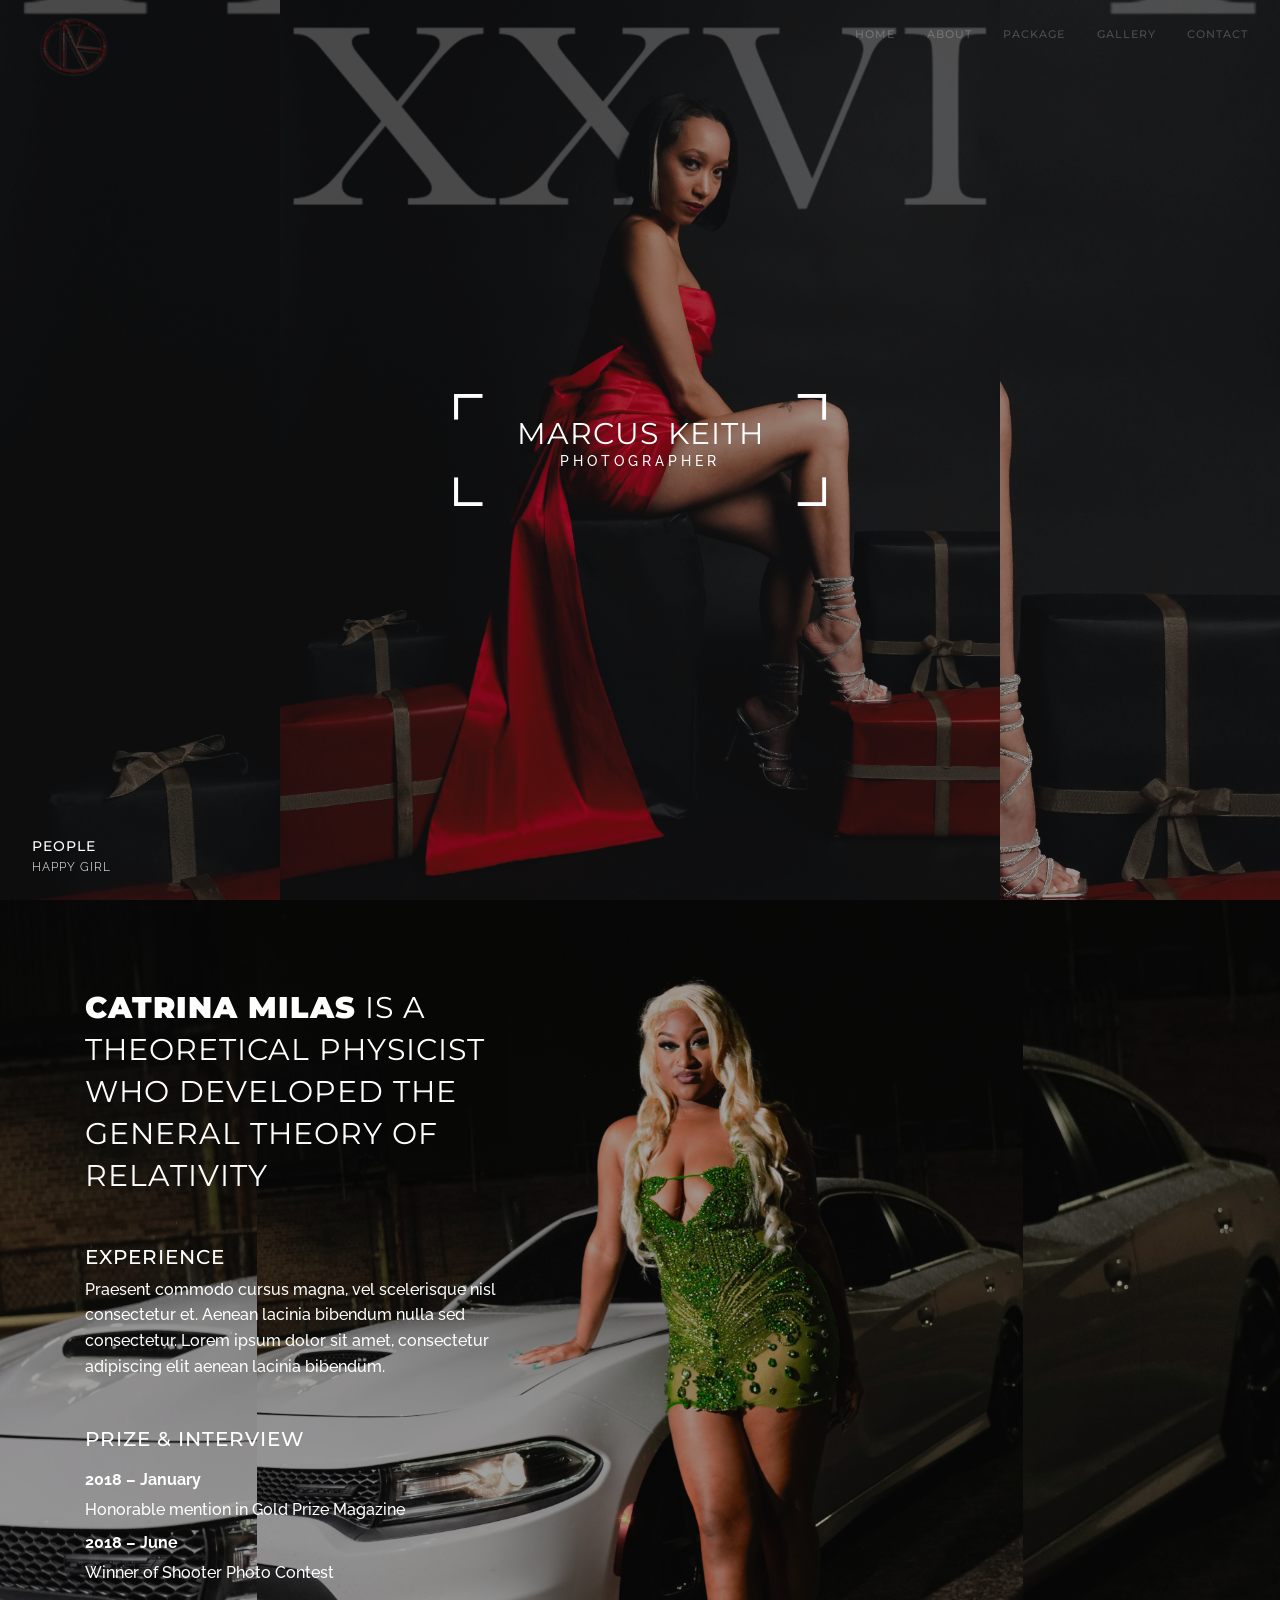
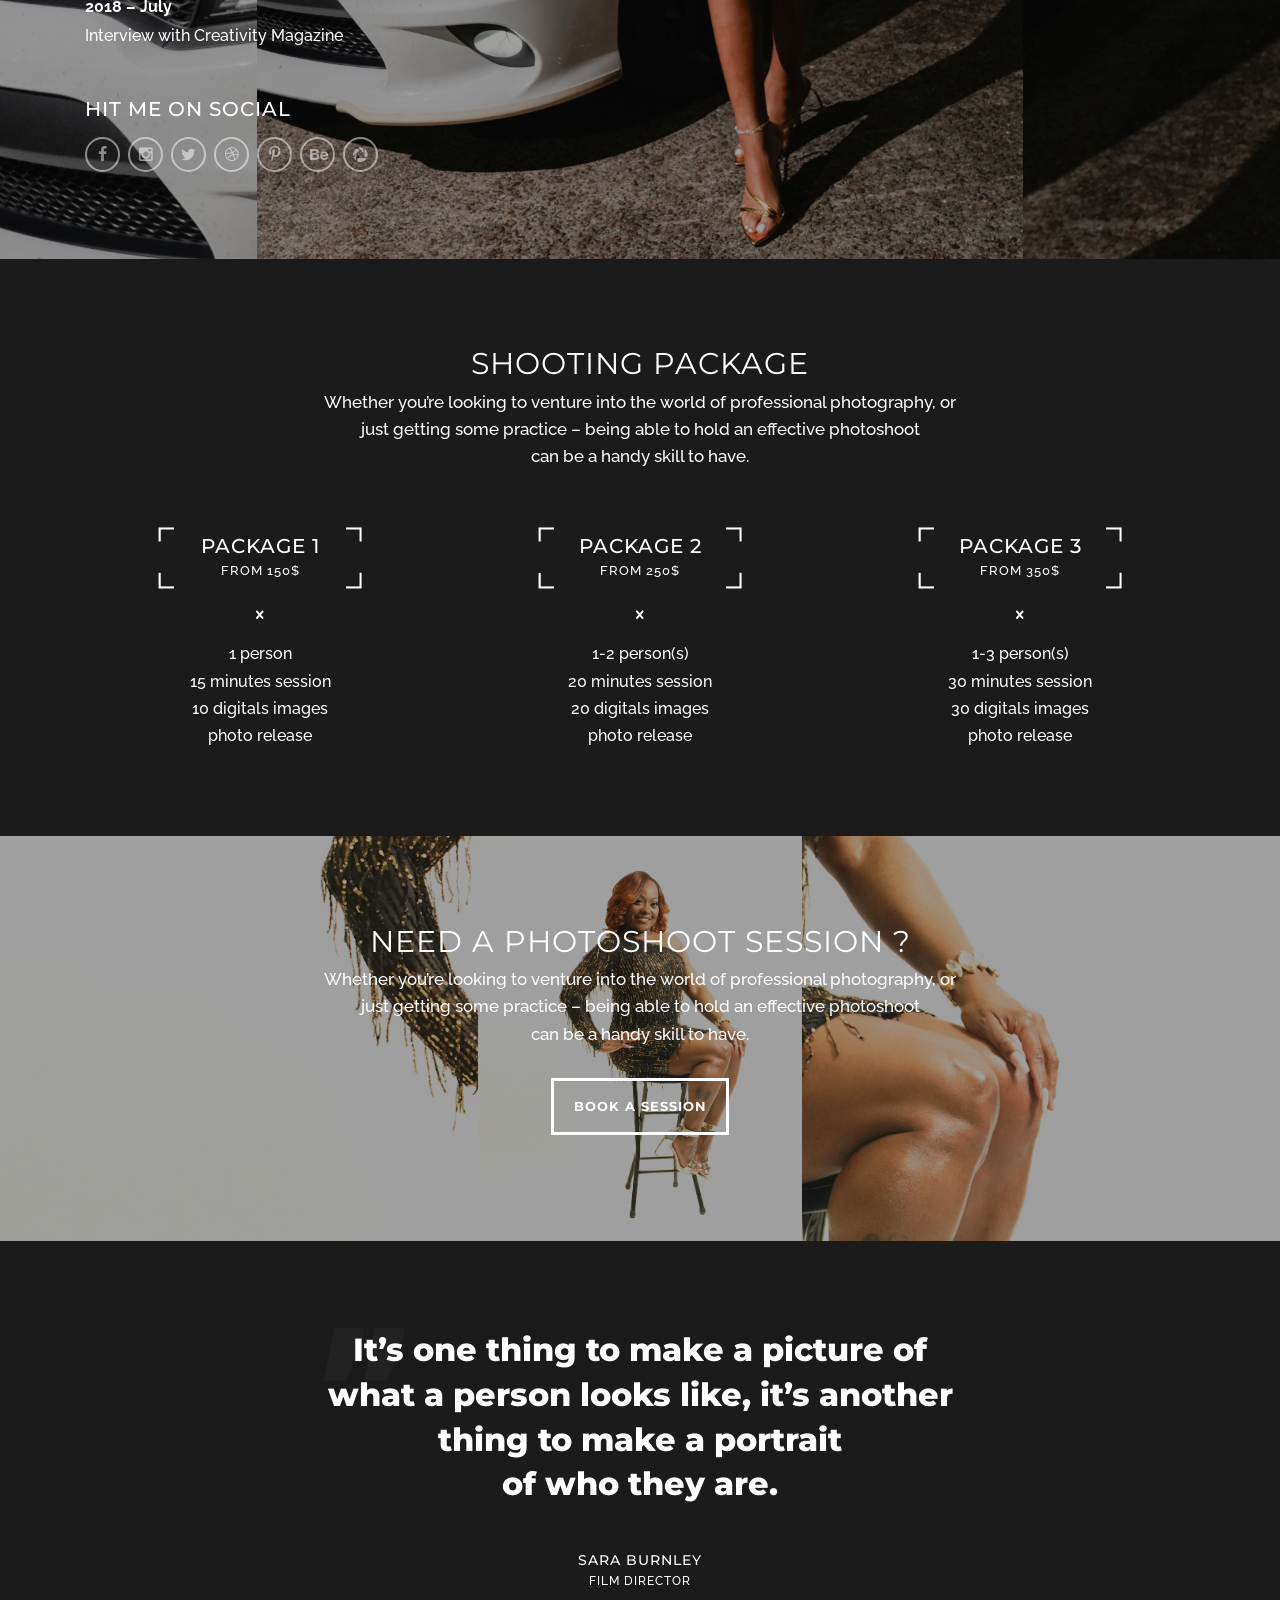
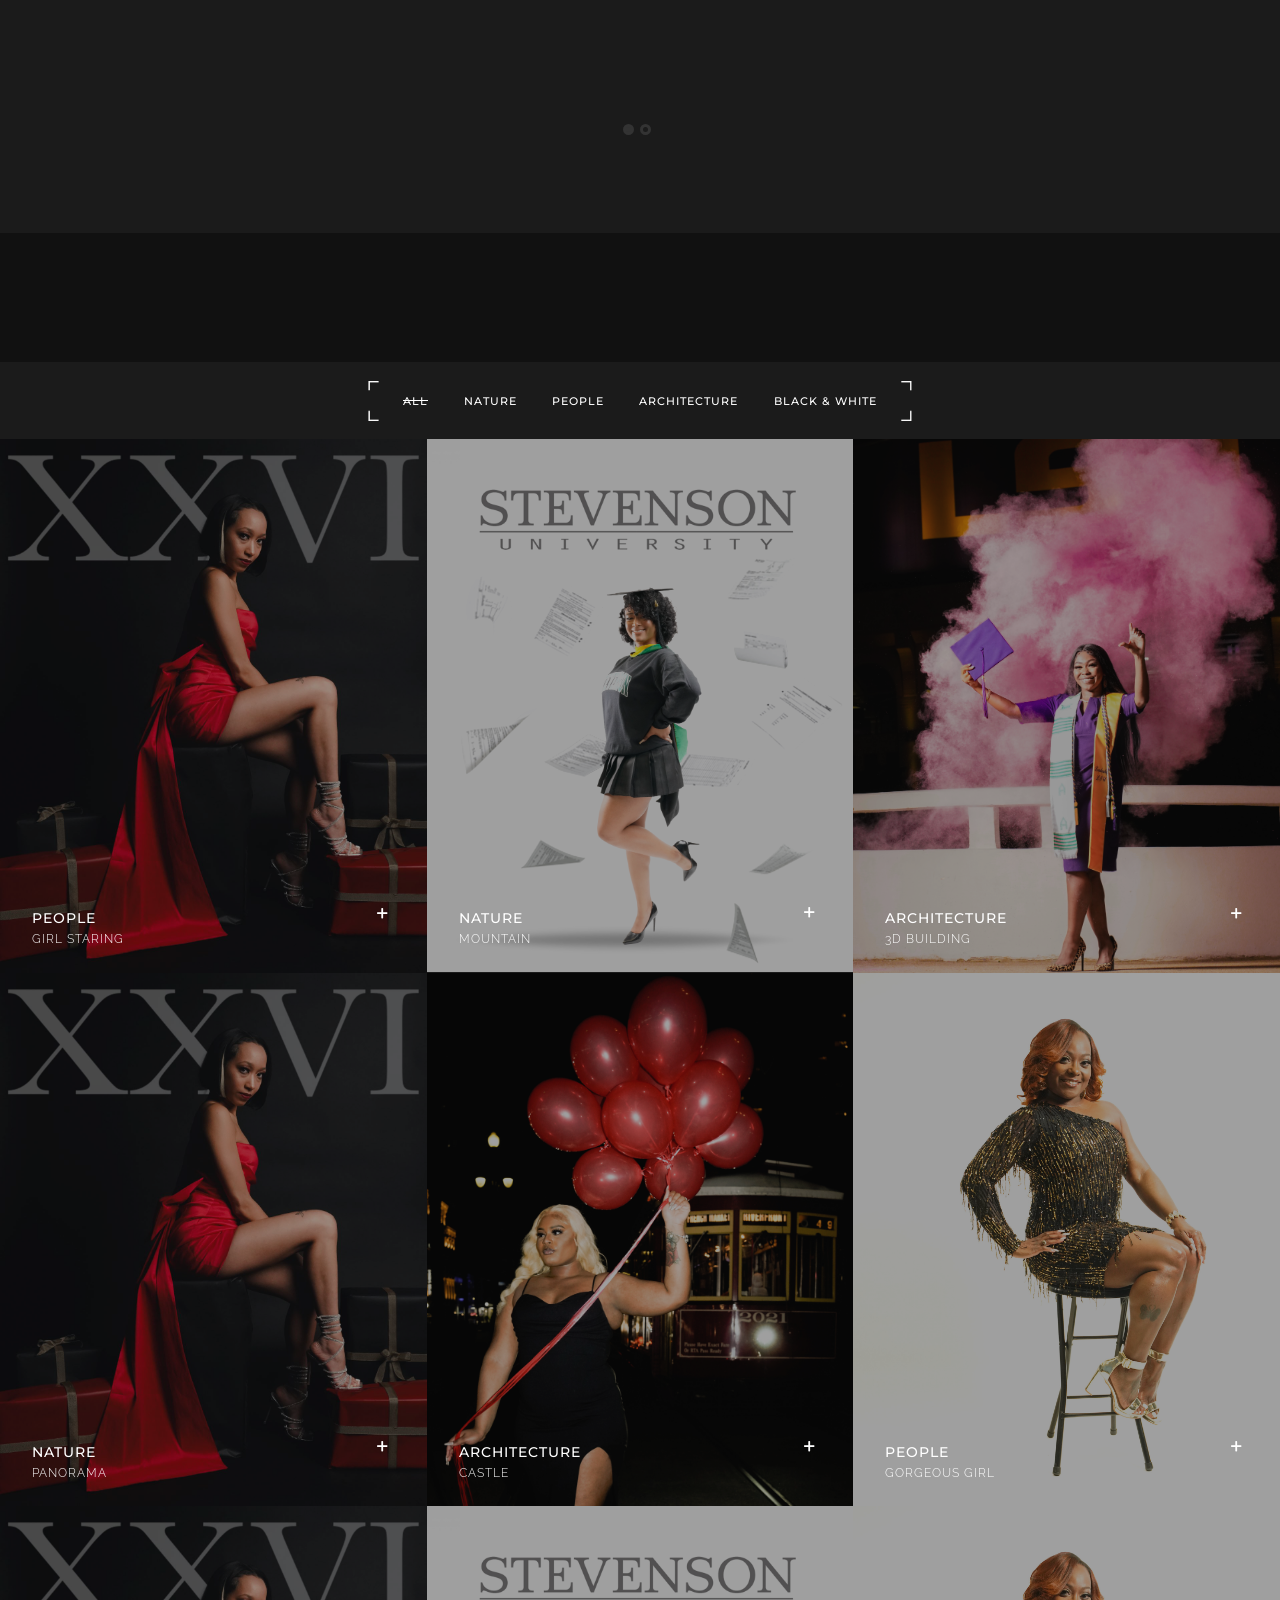
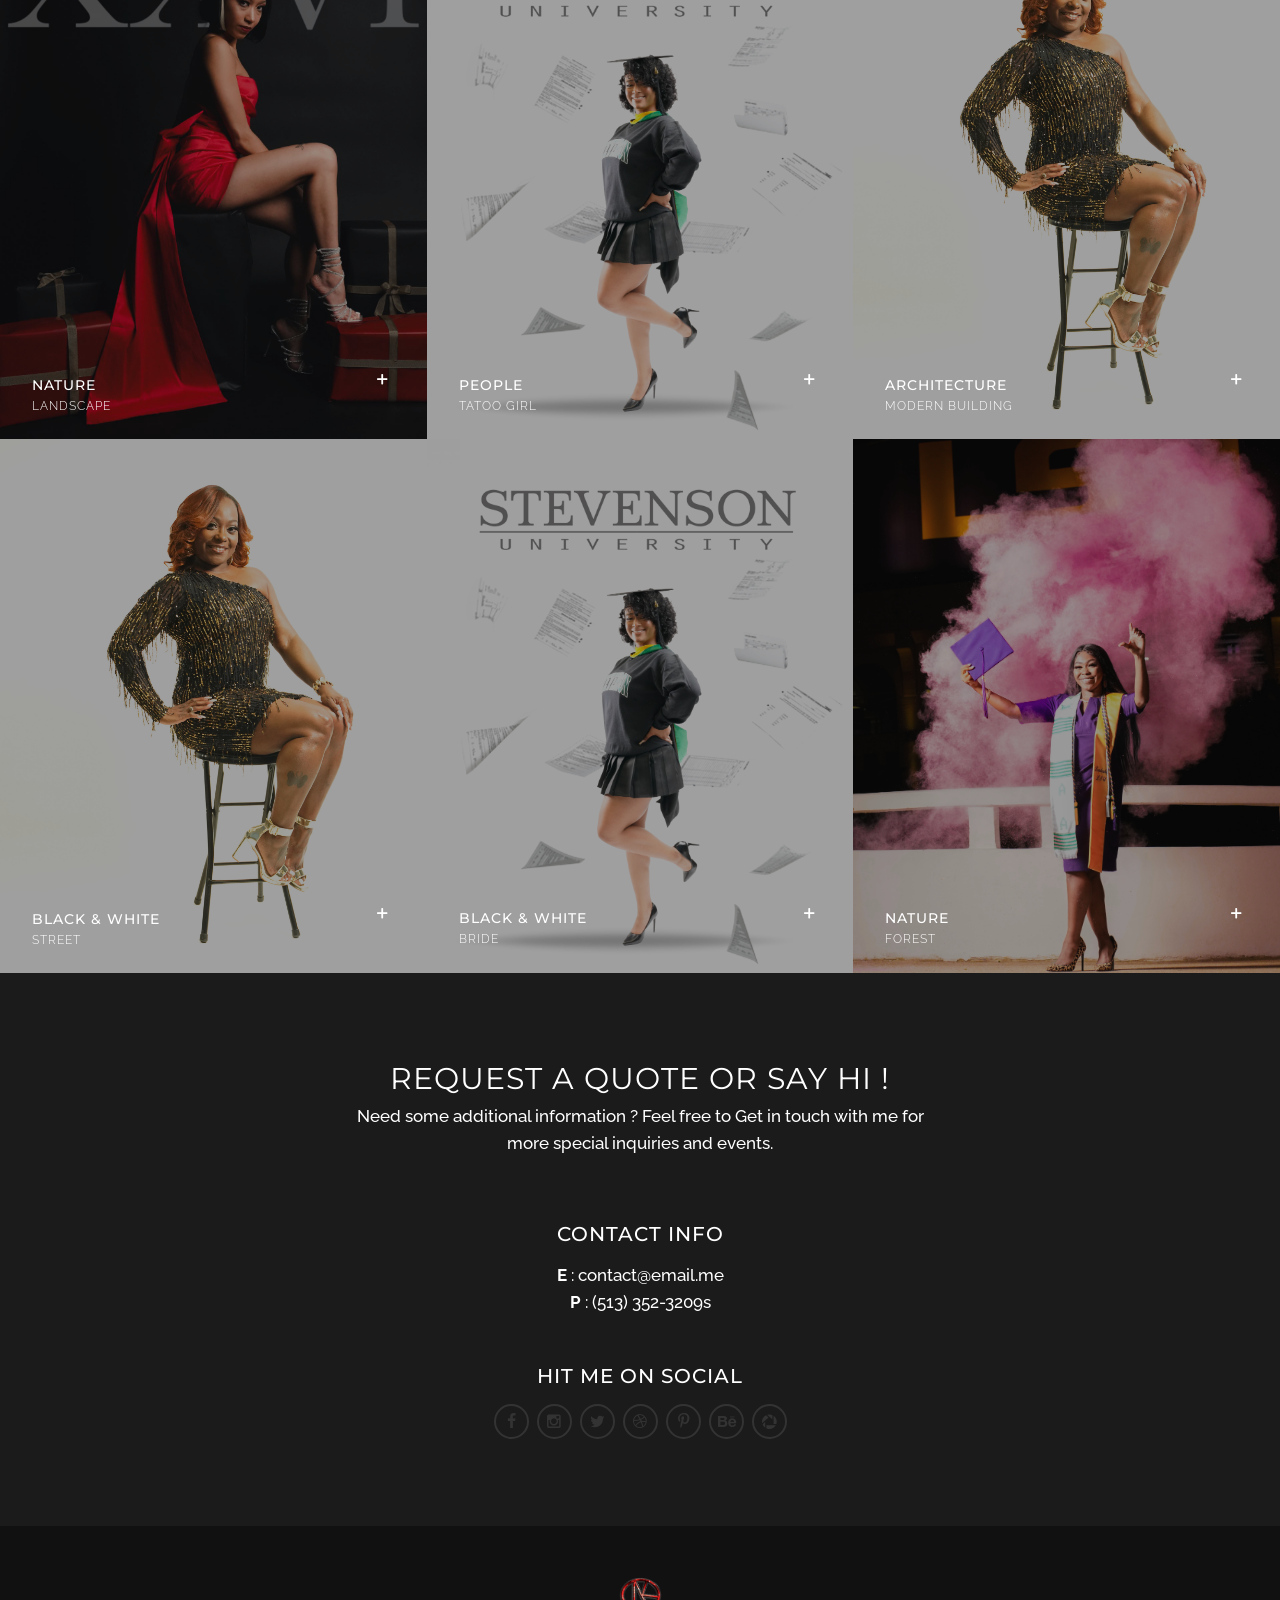
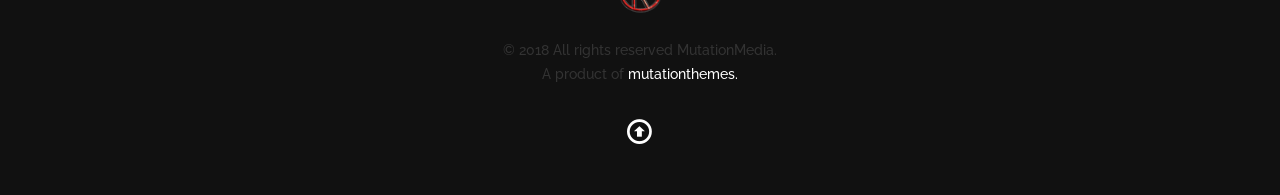
==== index.html @ 6c30bc2a "Initial commit for correct project" ====
<!DOCTYPE html>
<html lang="en">
   <head>
      <!-- Metas -->
      <meta charset="utf-8">
      <title>Sora - Minimal Photographer Template</title>
      <meta name="description" content="">
      <meta name="viewport" content="width=device-width, initial-scale=1.0">
      <!-- Css -->
      <link href="css/bootstrap.css" rel="stylesheet" type="text/css" media="all"/>
      <link href="css/base.css" rel="stylesheet" type="text/css" media="all"/>
      <link href="css/main.css" rel="stylesheet" type="text/css" media="all"/>
      <link href="css/flexslider.css" rel="stylesheet" type="text/css"  media="all" />
      <link href="css/fonts.css" rel="stylesheet" type="text/css"  media="all" />
      <link href="https://fonts.googleapis.com/css?family=Montserrat:400,500,600,700,800,900" rel="stylesheet">
      <link href="https://fonts.googleapis.com/css?family=Raleway:400,400i,500,700" rel="stylesheet">
   </head>
   <body>
      <!-- Preloader -->
      <div class="loader">
         <!-- Preloader inner -->
         <div class="loader-inner">
            <svg width="120" height="220" viewbox="0 0 100 100" class="loading-spinner" version="1.1" xmlns="http://www.w3.org/2000/svg">
               <circle class="spinner" cx="50" cy="50" r="21" fill="#111111" stroke-width="2"/>
            </svg>
         </div>
         <!-- End preloader inner -->
      </div>
      <!-- End preloader-->
      <!--Wrapper-->
      <div class="wrapper">
         <!--Hero section-->
         <section class="hero">
            <!--Main slider-->
            <div class="main-slider slider flexslider">
               <ul class="slides">
                  <li>
                     <div class="background-img overlay">
                        <img src="img/kaila.JPG" alt="">
                     </div>
                     <div class="block-cat">
                        <h6>people<span>happy girl</span></h6>
                     </div>
                  </li>
               </ul>
            </div>
            <!--End main slider-->
            <!--Header-->
            <header class="header default">
               <div class=" left-part">
                  <a class="logo scroll" href="#hero">
                  <img class="mb-0 spinning-logo" src="img/mk-logo.jpg" alt="">
                  </a>
               </div>
               <div class="right-part">
                  <nav class="main-nav">
                     <div class="toggle-mobile-but">
                        <a href="#" class="mobile-but" >
                           <div class="lines"></div>
                        </a>
                     </div>
                     <ul>
                        <li><a class="scroll" href="index.html">Home</a></li>
                        <li><a class="scroll" href="#about">About</a></li>
                        <li><a class="scroll" href="#package">Package</a></li>
                        <li><a class="scroll" href="#gallery">Gallery</a></li>
                        <li><a class="scroll" href="#contact">Contact</a></li>
                     </ul>
                  </nav>
               </div>
            </header>
            <!--End header-->
            <!--Inner hero-->
            <div class="inner-hero">
               <!--Container-->
               <div class="container hero-content">
                  <!--Row-->
                  <div class="row">
                     <div class="col-sm-12 text-center">
                        <div class="height-hero">
                           <img class="text-frame hero " src="img/frame.png" alt="">
                           <h1 class="large text-white mb-0">Marcus Keith</h1>
                           <h6 class="mb-0 text-white h6 uppercase">Photographer</h6>
                        </div>
                     </div>
                  </div>
                  <!--End row-->
               </div>
               <!--End container-->
            </div>
            <!--End inner hero-->
         </section>
         <!--End hero section-->
         <!--About section-->
         <section id="about" class=" about main overlay" >
            <div class="background-img ">
               <img src="img/gallery/prom.JPG" alt="">
            </div>
            <!--Container-->
            <div class="container">
               <!--Row-->
               <div class="row">
                  <div class="col-md-5  ">
                     <div class="block-content front-p">
                        <p class="block-intro h1  text-white mb-5"><strong>catrina milas</strong> is a theoretical physicist<br> who developed the general theory of relativity</p>
                        <div class="block-info mb-5">
                           <h5 class="mb-2">Experience</h5>
                           <p class="mb-0">Praesent commodo cursus magna, vel scelerisque nisl consectetur et. Aenean lacinia bibendum nulla sed consectetur. Lorem ipsum dolor sit amet, consectetur adipiscing elit aenean lacinia bibendum. </p>
                        </div>
                        <div class="block-info mb-5">
                           <h5 class="mb-3">Prize &amp; Interview</h5>
                           <p class="mb-0">
                              <span class="bold mb-1 d-block" style="display: block;">2018 – January</span>
                              <span class="mb-2 d-block" style="display: block;">Honorable mention in Gold Prize Magazine</span>
                              <span class="bold mb-1 d-block" style="display: block;">2018 – June</span>
                              <span class="mb-2 d-block" style="display: block;">Winner of Shooter Photo Contest</span>
                              <span class="bold mb-1 d-block" style="display: block;">2018 – July</span>
                              <span class="d-block">Interview with Creativity Magazine</span>
                           </p>
                        </div>
                        <div class="block-info">
                           <h5 class="mb-3">Hit me on social</h5>
                           <ul class="block-social list-inline">
                              <li class="list-inline-item">
                                 <a href="#"> <i class="icon-facebook"></i> </a>
                              </li>
                              <li class="list-inline-item">
                                 <a href="#"><i class="icon-instagram"></i> </a>
                              </li>
                              <li class="list-inline-item">
                                 <a href="#"><i class="icon-twitter"></i> </a>
                              </li>
                              <li class="list-inline-item">
                                 <a href="#"><i class="icon-dribbble"></i> </a>
                              </li>
                              <li class="list-inline-item">
                                 <a href="#"><i class="icon-pinterest"></i> </a>
                              </li>
                              <li class="list-inline-item">
                                 <a href="#"><i class="icon-behance"></i> </a>
                              </li>
                              <li class="list-inline-item">
                                 <a href="#"><i class="icon-picasa"></i> </a>
                              </li>
                           </ul>
                        </div>
                     </div>
                  </div>
               </div>
               <!--End row-->
            </div>
            <!--End container-->
         </section>
         <!--End about section-->
         <!--Package section-->
         <section id="package" class="package main">
            <!--Container-->
            <div class="container">
               <!--Row-->
               <div class="row justify-content-center">
                  <div class="col-12 col-md-10 col-lg-7">
                     <div class="block-content gap-one-bottom-md text-center ">
                        <h1>Shooting package</h1>
                        <p class="lead mb-0">Whether you’re looking to venture into the world of professional photography, or just getting some practice – being able to hold an effective photoshoot<br> can be a handy skill to have.</p>
                     </div>
                  </div>
               </div>
               <!--End row-->
            </div>
            <!--End container-->
            <!--Container-->
            <div class="container">
               <!--Row-->
               <div class="row justify-content-center">
                  <div class="col-12 col-lg-4">
                     <div class="block-package text-center">
                        <div class="package-header">
                           <img class="mb-0 text-frame package " src="img/frame.png" alt="">
                           <h5>Package 1<span>from 150$</span></h5>
                        </div>
                        <div class="package-body mt-4">
                           <i class="icon-cancel-1"></i>
                           <ul class="mt-3">
                              <li>1 person</li>
                              <li>15 minutes session</li>
                              <li>10 digitals images</li>
                              <li>photo release</li>
                           </ul>
                        </div>
                     </div>
                  </div>
                  <div class="col-12 col-lg-4">
                     <div class="block-package text-center">
                        <div class="package-header">
                           <img class="mb-0 text-frame package " src="img/frame.png" alt="">
                           <h5>Package 2<span>from 250$</span></h5>
                        </div>
                        <div class="package-body mt-4">
                           <i class="icon-cancel-1"></i>
                           <ul class="mt-3">
                              <li>1-2 person(s)</li>
                              <li>20 minutes session</li>
                              <li>20 digitals images</li>
                              <li>photo release</li>
                           </ul>
                        </div>
                     </div>
                  </div>
                  <div class="col-12 col-lg-4">
                     <div class="block-package text-center">
                        <div class="package-header">
                           <img class="mb-0 text-frame package " src="img/frame.png" alt="">
                           <h5>Package 3<span>from 350$</span></h5>
                        </div>
                        <div class="package-body mt-4">
                           <i class="icon-cancel-1"></i>
                           <ul class="mt-3">
                              <li>1-3 person(s)</li>
                              <li>30 minutes session</li>
                              <li>30 digitals images</li>
                              <li>photo release</li>
                           </ul>
                        </div>
                     </div>
                  </div>
               </div>
               <!--End row-->
            </div>
            <!--End container-->
         </section>
         <!--End package section-->
         <!--Divider-->
         <section class="main overlay" >
            <div class="background-img ">
               <img src="img/gallery/dancer.JPG" alt="">
            </div>
            <!--Container-->
            <div class="container">
               <!--Row-->
               <div class="row justify-content-center">
                  <div class="col-12 col-md-10 col-lg-7">
                     <div class="block-content  text-center front-p ">
                        <h1> need a photoshoot session ?</h1>
                        <p class="lead">Whether you’re looking to venture into the world of professional photography, or just getting some practice – being able to hold an effective photoshoot<br> can be a handy skill to have.</p>
                        <a href="#contact" class="scroll btn">Book a session</a>
                     </div>g
                  </div>
               </div>
               <!--End row-->
            </div>
            <!--End container-->
         </section>
         <!--End divider-->
         <!--Quote section-->
         <section class="quote main">
            <!--Container-->
            <div class="container">
               <!--Row-->
               <div class="row justify-content-center">
                  <div class="col-12 col-md-10 col-lg-7">
                     <div class="block-content text-center ">
                        <div class="review-slider flexslider">
                           <ul class="slides">
                              <li>
                                 <blockquote class="blockquote">
                                    <img class="mb-0 quote" src="img/quote.png" alt="">
                                    <p class="mb-4">It’s one thing to make a picture of what a person looks like, it’s another thing to make a portrait <br>of who they are.</p>
                                    <div class="quote-info">
                                       <img src="img/4.png" alt="">
                                       <h6>Sara Burnley<span>film director</span></h6>
                                    </div>
                                 </blockquote>
                              </li>
                              <li>
                                 <blockquote class="blockquote">
                                    <img class="mb-0 quote" src="img/quote.png" alt="">
                                    <p class="mb-4">
                                       It’s one thing to make a picture of what a person looks like, it’s another thing to make a portrait <br>of who they are.
                                    </p>
                                    <div class="quote-info">
                                       <img src="img/gallery/Kaila.JPG" alt="">
                                       <h6>Ahmed Moreno<span>Model</span></h6>
                                    </div>
                                 </blockquote>
                              </li>
                           </ul>
                        </div>
                     </div>
                  </div>
               </div>
               <!--End row-->
            </div>
            <!--End container-->
         </section>
         <!--End quote section-->
         <!--Clients section-->
         <section class="bg-secondary gap-double-md">
            <!-- As a general rule, include a heading (h1-h6) as a child of each section and article element for screen readers purposes-->
            <h1 class="uppercase indent">Clients logo</h1>
            <!--Container-->
            <div class="container">
               <!--Row-->
               <div class="row justify-content-center">
                  <div class="col-12 col-lg-2 ">
                     <div class="block-logo">
                        <img src="img/logo/1.png" alt="">
                     </div>
                  </div>
                  <div class="col-12 col-lg-2 ">
                     <div class="block-logo">
                        <img src="img/logo/2.png" alt="">
                     </div>
                  </div>
                  <div class="col-12 col-lg-2 ">
                     <div class="block-logo">
                        <img src="img/logo/3.png" alt="">
                     </div>
                  </div>
                  <div class="col-12 col-lg-2 ">
                     <div class="block-logo">
                        <img src="img/logo/4.png" alt="">
                     </div>
                  </div>
                  <div class="col-12 col-lg-2 ">
                     <div class="block-logo">
                        <img src="img/logo/5.png" alt="">
                     </div>
                  </div>
               </div>
               <!--End row-->
            </div>
            <!--End container-->
         </section>
         <!--End clients section-->
         <!--Gallery section-->
         <section id="gallery" class="gallery">
            <div class="block-content filter">
               <div class="height-filter">
                  <img class="mb-0 menu-filter-frame " src="img/menu-filter-frame.png" alt="">
                  <div class="block-filter">
                     <ul class="list-inline">
                        <li class="list-inline-item"><a class="active" href="#" data-filter="all">all</a></li>
                        <li class="list-inline-item"><a href="#" data-filter="nature" class="">Nature</a></li>
                        <li class="list-inline-item"><a href="#" data-filter="people" class="">People</a></li>
                        <li class="list-inline-item"><a href="#" data-filter="architecture" class="">Architecture</a></li>
                        <li class="list-inline-item"><a href="#" data-filter="black-white">Black &amp; white</a></li>
                     </ul>
                  </div>
               </div>
            </div>
            <div class="block-content">
               <div class="col-lg-4">
                  <div class="block-gallery people">
                     <img src="img/gallery/Kaila.JPG" alt="">
                     <div class="block-cat">
                        <a href="album.html">
                           <h6>People<span>girl staring</span></h6>
                           <i class="icon-plus-1"></i>
                        </a>
                     </div>
                  </div>
               </div>
               <div class="col-lg-4">
                  <div class="block-gallery nature">
                     <img src="img/gallery/grad1.JPG" alt="">
                     <div class="block-cat">
                        <a href="album.html">
                           <h6>Nature<span>mountain</span></h6>
                           <i class="icon-plus-1"></i>
                        </a>
                     </div>
                  </div>
               </div>
               <div class="col-lg-4">
                  <div class="block-gallery architecture">
                     <img src="img/gallery/grad2.JPG" alt="">
                     <div class="block-cat">
                        <a href="album.html">
                           <h6>Architecture<span>3d building</span></h6>
                           <i class="icon-plus-1"></i>
                        </a>
                     </div>
                  </div>
               </div>
               <div class="col-lg-4">
                  <div class="block-gallery nature">
                     <img src="img/gallery/Kaila.JPG" alt="">
                     <div class="block-cat">
                        <a href="album.html">
                           <h6>Nature<span>panorama</span></h6>
                           <i class="icon-plus-1"></i>
                        </a>
                     </div>
                  </div>
               </div>
               <div class="col-lg-4">
                  <div class="block-gallery architecture">
                     <img src="img/gallery/birthday.JPG" alt="">
                     <div class="block-cat">
                        <a href="album.html">
                           <h6>Architecture<span>castle</span></h6>
                           <i class="icon-plus-1"></i>
                        </a>
                     </div>
                  </div>
               </div>
               <div class="col-lg-4">
                  <div class="block-gallery people">
                     <img src="img/gallery/dancer.JPG" alt="">
                     <div class="block-cat">
                        <a href="album.html">
                           <h6>People<span>gorgeous girl</span></h6>
                           <i class="icon-plus-1"></i>
                        </a>
                     </div>
                  </div>
               </div>
               <div class="col-lg-4">
                  <div class="block-gallery nature">
                     <img src="img/gallery/Kaila.JPG" alt="">
                     <div class="block-cat">
                        <a href="album.html">
                           <h6>Nature<span>landscape</span></h6>
                           <i class="icon-plus-1"></i>
                        </a>
                     </div>
                  </div>
               </div>
               <div class="col-lg-4">
                  <div class="block-gallery people">
                     <img src="img/gallery/grad1.JPG" alt="">
                     <div class="block-cat">
                        <a href="album.html">
                           <h6>People<span>tatoo girl</span></h6>
                           <i class="icon-plus-1"></i>
                        </a>
                     </div>
                  </div>
               </div>
               <div class="col-lg-4">
                  <div class="block-gallery architecture">
                     <img src="img/gallery/dancer.JPG" alt="">
                     <div class="block-cat">
                        <a href="album.html">
                           <h6>Architecture<span>modern building</span></h6>
                           <i class="icon-plus-1"></i>
                        </a>
                     </div>
                  </div>
               </div>
               <div class="col-lg-4">
                  <div class="block-gallery black-white">
                     <img src="img/gallery/dancer.JPG" alt="">
                     <div class="block-cat">
                        <a href="album.html">
                           <h6>Black &amp; White<span>street</span></h6>
                           <i class="icon-plus-1"></i>
                        </a>
                     </div>
                  </div>
               </div>
               <div class="col-lg-4">
                  <div class="block-gallery black-white">
                     <img src="img/gallery/grad1.JPG" alt="">
                     <div class="block-cat">
                        <a href="album.html">
                           <h6>Black &amp; White<span>Bride</span></h6>
                           <i class="icon-plus-1"></i>
                        </a>
                     </div>
                  </div>
               </div>
               <div class="col-lg-4">
                  <div class="block-gallery nature">
                     <img src="img/gallery/grad2.JPG" alt="">
                     <div class="block-cat">
                        <a href="album.html">
                           <h6>Nature<span>forest</span></h6>
                           <i class="icon-plus-1"></i>
                        </a>
                     </div>
                  </div>
               </div>
            </div>
         </section>
         <!--End gallery section-->
         <section id="contact" class="contact main">
            <!--Container-->
            <div class="container">
               <!--Row-->
               <div class="row justify-content-center">
                  <div class="col-12 col-md-10 col-lg-7">
                     <div class="block-content  text-center gap-one-bottom-md front-p ">
                        <h1> Request a Quote or Say Hi !</h1>
                        <p class="lead mb-0">Need some additional information ? Feel free to Get in touch with me for <br>more special inquiries and events.  </p>
                     </div>
                  </div>
               </div>
               <!--End row-->
            </div>
            <!--End container-->
            <!--Container-->
            <div class="container">
               <!--Row-->
               <div class="row justify-content-center">
                  <div class="col-12 col-md-10 col-lg-7">
                     <div class="block-content text-center">
                        <div class="block-info mb-5">
                           <h5 class="mb-3">contact info</h5>
                           <p class="lead mb-0"><span class="bold">E</span> : contact@email.me<br>
                              <span class="bold">P</span> : (513) 352-3209s<br>
                           </p>
                        </div>
                        <div class="block-info">
                           <h5 class="mb-3">Hit me on social</h5>
                           <ul class="block-social dark list-inline">
                              <li class="list-inline-item">
                                 <a href="#"> <i class="icon-facebook"></i> </a>
                              </li>
                              <li class="list-inline-item">
                                 <a href="#"><i class="icon-instagram"></i> </a>
                              </li>
                              <li class="list-inline-item">
                                 <a href="#"><i class="icon-twitter"></i> </a>
                              </li>
                              <li class="list-inline-item">
                                 <a href="#"><i class="icon-dribbble"></i> </a>
                              </li>
                              <li class="list-inline-item">
                                 <a href="#"><i class="icon-pinterest"></i> </a>
                              </li>
                              <li class="list-inline-item">
                                 <a href="#"><i class="icon-behance"></i> </a>
                              </li>
                              <li class="list-inline-item">
                                 <a href="#"><i class="icon-picasa"></i> </a>
                              </li>
                           </ul>
                        </div>
                     </div>
                  </div>
               </div>
               <!--End row-->
            </div>
            <!--End container-->
         </section>
         <!--End contact section-->
         <!--Instgaram section-->
         <section class="instagram">
            <!-- As a general rule, include a heading (h1-h6) as a child of each section and article element for screen readers purposes-->
            <h1 class="uppercase indent">Instagram feed</h1>
            <div class="block-content front-p text-center">
               <div class="height-insta ">
                  <img class="mb-0 insta-btn-frame  " src="img/insta-btn-frame.png" alt="">
                  <div class="block-content">
                     <a href="https://www.instagram.com/photobenfeed/" target="_blank"><i class="icon-instagram"></i>photobenphotography</a>
                  </div>
               </div>
            </div>
            <div id="block-stream" class="ri-grid ri-grid-size-2 ">
               <ul id="instafeed" class="insta-Feed"></ul>
            </div>
         </section>
         <!--End instgaram section-->
         <footer class="footer gap-double-sm bg-secondary">
            <!--Container-->
            <div class="container">
               <!--Row-->
               <div class="row justify-content-center">
                  <div class="col-12 col-md-10 col-lg-4">
                     <div class="block-content text-center">
                        <div class="logo">
                           <img class="" src="img/mk-logo.jpg" alt="">
                        </div>
                        <p class="text-small" >&copy; 2018 All rights reserved MutationMedia. <br> A product of <span>mutationthemes.</span></p>
                        <a class="top scroll" href="#header"><i class="icon-up-circled-1"></i></a>
                     </div>
                  </div>
               </div>
               <!--End row-->
            </div>
            <!--End container-->
         </footer>
      </div>
      <!-- End wrapper-->
      <!--Javascript--> 
      <script src="js/jquery-1.12.4.min.js"></script>
      <script src="js/jquery.flexslider-min.js"></script>
      <script src="js/smooth-scroll.js"></script>
      <script src="js/modernizr.js"></script>
      <script src="js/instafeed.min.js"></script>
      <script src="js/jquery.gridrotator.js"></script>
      <script src="js/script.js"></script>
      <!-- Google analytics -->
      <!-- End google analytics -->
   </body>
</html>
---- css/base.css ----
/* Table of Content
==================================================
    1.Reset & Basics
    2.Basic Styles
    3.Typography and Common style
    4.Links


/* Reset & Basics (Inspired by E. Meyers) */

*,
*:before,
*:after {
    -moz-box-sizing: border-box;
    -webkit-box-sizing: border-box;
    -ms-box-sizing: border-box;
    -o-box-sizing: border-box;
}
* {
    margin: 0;
    padding: 0;
}
html,
body,
div,
span,
applet,
object,
iframe,
h1,
h2,
h3,
h4,
h5,
h6,
p,
blockquote,
pre,
a,
abbr,
acronym,
address,
big,
cite,
code,
dfn,
em,
img,
ins,
kbd,
q,
s,
samp,
small,
strike,
strong,
sub,
sup,
tt,
var,
b,
u,
i,
center,
dl,
dt,
dd,
ol,
ul,
li,
fieldset,
form,
label,
legend,
table,
caption,
tbody,
tfoot,
thead,
tr,
th,
td,
article,
aside,
canvas,
details,
embed,
figure,
figcaption,
footer,
header,
hgroup,
menu,
nav,
output,
ruby,
section,
summary,
time,
mark,
audio,
video {
    margin: 0;
    padding: 0;
    border: 0;
    font-size: 100%;
    font: inherit;
    vertical-align: baseline;
    text-decoration: none;
}
article,
aside,
details,
figcaption,
figure,
footer,
header,
hgroup,
menu,
nav,
section {
    display: block;
}
ol,
ul {
    list-style: none;
}
blockquote,
q {
    quotes: none;
}
blockquote:before,
blockquote:after,
q:before,
q:after {
    content: '';
    content: none;
}
table {
    border-collapse: collapse;
    border-spacing: 0;
}
a,
a:hover,
a:active,
a:visited,
a:focus {
    text-decoration: none;
}
img {
    display: block;
    vertical-align: middle;
    height: auto;
    max-width: 100%;
}
.map img {
    max-width: none;
}
a:focus {
    outline: 0;
}
iframe {
    width: 100%;
    border: none;
    display: inline-block;
}
::-moz-selection {
    background: #111111;
    color: #ffffff;
}
/* End reset & basics (Inspired by E. Meyers) */
/*Basic Styles*/



body {
    background: #1b1b1b;
    font-family: "Raleway", "Helvetica Neue", "Helvetica", Helvetica, Arial, sans-serif;
    color: #ffffff;
    margin: 0;
    font-size: 1em;
    font-weight: 500;
    -moz-osx-font-smoothing: grayscale;
    -webkit-font-smoothing: antialiased;
}

/*End basic styles*/
/* Typography and Common style*/

h1,
h2,
h3,
h4,
h5,
h6,
.h1,
.h2,
.h3,
.h4,
.h5,
.h6
 {
    font-family: 'Montserrat';
    margin-bottom:.4rem;
    position: relative;
    letter-spacing: 1px;
    font-weight: 500;
    
}

h1, .h1 {
  font-size: 1.875rem;
  text-transform: uppercase;
  font-weight: 400;
}

h2, .h2 {
  font-size: 1.75rem;
}

h3, .h3 {
  font-size: 1.65rem;
}

h4, .h4 {
  font-size: 1.5rem;
}

h5, .h5 {
  font-size: 1.25rem;
  text-transform: uppercase;
}

h6, .h6 {
  font-size: .9375rem;
  text-transform: uppercase;
}

.h6{
    font-family: "Raleway", "Helvetica Neue", "Helvetica", Helvetica, Arial, sans-serif;
    letter-spacing: 4px;
    text-transform: uppercase;
}


em {
    font-style: italic;
}

span{
    display: inline-block;
}

p{
    line-height: 1.6;
    margin-bottom: 1.875rem;
}

p span{
    font-size: inherit;
}

strong{
    font-weight: 900;
}

span.bold{
    font-weight: 700;
}

section,
.section{
    position: relative;
    overflow: hidden;
    width: 100%;
}

.block-content {
    position: relative;
    width: 100%;
}

.front-p {
    position: relative;
    z-index: 100;
}


.text-small {
    font-size: .875rem;
    color: #333333;
    line-height: 1.7;
}

.text-small span{
    color: #ffffff;
}


.d-block{
	display: block;
}


input[type]:-moz-placeholder {
    color: rgba(85,45,35,.5);
}
:-moz-placeholder {
    color: rgba(85,45,35,.5);
}
::-moz-placeholder {
    color: rgba(85,45,35,.5);
}
:-ms-input-placeholder {
    color: rgba(85,45,35,.5);
}
::-webkit-input-placeholder {
    color: rgba(85,45,35,.5);
}


.bg-secondary{
    background: #111111;
}

.indent {
    text-indent: -999px;
    display: none;
}


/* End typography and common style*/


/*Links*/

a,
.but,
.but-round,
input[type="text"],
.mobile-but .lines:after,
.mobile-but .lines:before,
.disable,
.insta-Feed li a:before,
.block-logo img

 {
    transition: 0.4s ease-in-out;;
-webkit-transition: 0.4s ease-in-out;;
-moz-transition: 0.4s ease-in-out;;
    -ms-transition: 0.4s ease-in-out;;
    -o-transition: 0.4s ease-in-out;;
}

.block-social li.list-inline-item:not(:last-child) {
    margin-right: 0.25rem;
}

.block-social li a{
    color: #ffffff;
    border: 2px solid #ffffff;
    border-radius: 50%;
    width: 35px;
    height: 35px;
    display: inline-block;
    text-align: center;
    line-height: 2;
    opacity: .5;
}

.block-social.dark li a{
    color: #333333;
    border: 2px solid #333333;
    opacity: 1;
}


.block-social li a:hover{
    opacity: 1;
}


.block-social.dark li a:hover{
   color: #444444;
    border: 2px solid #444444;
}


.divider{
    padding-top: 12.5rem;
    padding-bottom: 12.5rem;
}


section.divider.large{
    padding-top: 20rem;
    padding-bottom: 20rem;
}

section.main, .main{
    padding-top: 7.42857rem;
    padding-bottom: 7.42857rem;
}



div[class*="col-"].gap-one-bottom-md, .gap-one-bottom-md{
    padding-bottom: 4rem;
}


div[class*="col-"].gap-one-top-md, .gap-one-top-md{
    padding-top: 4rem;
}


div[class*="col-"].gap-double-md, .gap-double-md {
    padding-top: 4rem;
    padding-bottom: 4rem;
}

div[class*="col-"].gap-one-bottom-lg, .gap-one-bottom-lg{
    padding-bottom: 10rem;
}


div[class*="col-"].gap-one-top-lg, .gap-one-top-lg{
    padding-top: 10rem;
}



div[class*="col-"].gap-double-lg, .gap-double-lg {
    padding-top: 10rem;
    padding-bottom: 10rem;
}


div[class*="col-"].gap-one-bottom-sm, .gap-one-bottom-sm{
    padding-bottom: 3rem;
}


div[class*="col-"].gap-one-top-sm, .gap-one-top-sm{
    padding-top: 3rem;
}


div[class*="col-"].gap-double-sm, .gap-double-sm {
    padding-top: 3rem;
    padding-bottom: 3rem;
}

img {
    margin-bottom: 1.875rem;
}
/*End links*/
---- css/main.css ----
/*
*	Sora - Minimal Photographer Template
* 	Copyright 2018
* 	www.mutationmedia.net
* 	Created by : mutationthemes
*
*/
/* Table of Content
==================================================
	1.Preloader
	2.Site wrapper
	3.Hero section
	4.About section
    5.Package section
    6.Testimonials section
    7.Gallery section
    8.Contact section
    8.Instagram grid section
    9.Footer
    10.Mediaqueries



    


/*Preloader*/

.loader {
    background: #111111;
    bottom: 0;
    height: 100%;
    left: 0;
    position: fixed;
    right: 0;
    top: 0;
    width: 100%;
    z-index: 9999;
}

.loader-inner {
    left: 0;
    position: absolute;
    top: 50%;
    width: 100%;
    text-align: center;
    transform: translateY(-50%);
    -webkit-transform: translateY(-50%);
    -moz-transform: translateY(-50%);
    -ms-transform: translateY(-50%);
    -o-transform: translateY(-50%);
}

.loading-spinner {
    width: 80px;
    height: 80px;
    animation: spinner-rotate 2s ease-in-out infinite;
    -webkit-animation: spinner-rotate 2s ease-in-out infinite;
    -moz-animation: spinner-rotate 2s ease-in-out infinite;
    -ms-animation: spinner-rotate 2s ease-in-out infinite;
    -o-animation: spinner-rotate 2s ease-in-out infinite;
}

.spinner {
    animation: spinner-color 8s ease-in-out infinite, spinner-dash 2s ease-in-out infinite;
    -webkit-animation: spinner-color 8s ease-in-out infinite, spinner-dash 2s ease-in-out infinite;
    -moz-animation: spinner-color 8s ease-in-out infinite, spinner-dash 2s ease-in-out infinite;
    -ms-animation: spinner-color 8s ease-in-out infinite, spinner-dash 2s ease-in-out infinite;
    -o-animation: spinner-color 8s ease-in-out infinite, spinner-dash 2s ease-in-out infinite;
    stroke-linecap: round;
}

@keyframes spinner-rotate {
    100% {
        transform: rotate(360deg);
        -webkit-transform: rotate(360deg);
        -moz-transform: rotate(360deg);
        -ms-transform: rotate(360deg);
        -o-transform: rotate(360deg);
    }
}

@keyframes spinner-color {

    0%,
    100% {
        stroke: #ffffff;
    }

}

@keyframes spinner-dash {
    0% {
        stroke-dasharray: 1, 200;
        stroke-dashoffset: 0;
    }

    50% {
        stroke-dasharray: 90, 200;
        stroke-dashoffset: -35px;
    }

    100% {
        stroke-dasharray: 90, 200;
        stroke-dashoffset: -125px;
    }
}

/*End preloader*/

@media only screen and (max-width: 767px) {
    body {
        font-size: 1rem; /* Increase base font size for readability */
    }

    .header .left-part,
    .header .right-part {
        float: none;
        display: block;
        text-align: center; /* Center align header parts */
    }

    .header .logo img {
        max-width: 80%; /* Ensure logo is not too large */
        margin: 0 auto; /* Center the logo */
    }

    .main-nav li {
        margin-left: 0;
        margin-right: 0;
        text-align: center; /* Center align navigation items */
    }

    .main-nav li a {
        padding: 1rem 0; /* Increase padding for touch targets */
    }

    .hero-content {
        padding: 2rem 1rem; /* Add padding to hero content */
    }

    .block-gallery .block-cat h6,
    .main-slider .block-cat h6 {
        left: 1rem;
        bottom: 1rem; /* Adjust position of text in gallery */
    }

    .blockquote p {
        font-size: 1.5rem; /* Ensure blockquote text is readable */
    }

    .block-logo img {
        width: 50%; /* Adjust logo size in blocks */
        margin: 0 auto; /* Center the logo */
    }

    .block-package {
        margin-bottom: 2rem; /* Add space between packages */
    }
}


/* Ensure viewport is set correctly */
@media only screen and (max-width: 767px) {
    body {
        font-size: 1rem; /* Increase base font size for readability */
    }

    .header .left-part,
    .header .right-part {
        float: none;
        display: block;
        text-align: center; /* Center align header parts */
    }

    .header .logo img {
        max-width: 80%; /* Ensure logo is not too large */
        margin: 0 auto; /* Center the logo */
    }

    .main-nav li {
        margin-left: 0;
        margin-right: 0;
        text-align: center; /* Center align navigation items */
    }

    .main-nav li a {
        padding: 1rem 0; /* Increase padding for touch targets */
    }

    .hero-content {
        padding: 2rem 1rem; /* Add padding to hero content */
    }

    .block-gallery .block-cat h6,
    .main-slider .block-cat h6 {
        left: 1rem;
        bottom: 1rem; /* Adjust position of text in gallery */
    }

    .blockquote p {
        font-size: 1.5rem; /* Ensure blockquote text is readable */
    }

    .block-logo img {
        width: 50%; /* Adjust logo size in blocks */
        margin: 0 auto; /* Center the logo */
    }

    .block-package {
        margin-bottom: 2rem; /* Add space between packages */
    }

    .hero {
        padding: 1rem; /* Add padding to hero section */
    }

    .hero .inner-hero {
        padding: 1rem; /* Add padding to inner hero */
    }

    .hero .background-img img {
        object-fit: cover; /* Ensure background image covers the area */
    }

    .hero .overlay:before {
        background: rgba(0, 0, 0, 0.5); /* Darken overlay for better text visibility */
    }

    .hero .text-frame {
        padding: 1rem; /* Add padding to text frame */
    }

    .hero .text-frame.hero {
        max-height: 100%; /* Ensure text frame fits within hero section */
    }

    .hero .text-frame.package {
        max-height: 100%; /* Ensure text frame fits within package section */
    }

    .footer {
        padding: 1rem; /* Add padding to footer */
    }

    .footer .logo img {
        max-width: 50%; /* Ensure footer logo is not too large */
        margin: 0 auto; /* Center the logo */
    }

    .footer a.top {
        font-size: 1.5rem; /* Adjust font size for readability */
    }
}

/* Media queries for mobile view */


@media only screen and (max-width: 767px) {
    img {
        max-width: 100%;
        height: auto;
        display: block;
        margin: 0 auto; /* Center the image */
    }

    .background-img img {
        width: 100%;
        height: auto;
        object-fit: cover; /* Ensure the image covers the area */
    }

    .hero .background-img img {
        width: 100%;
        height: auto;
        object-fit: cover; /* Ensure the image covers the hero section */
    }

    .block-logo img {
        width: 100%;
        height: auto;
        max-width: 80%; /* Ensure the logo is not too large */
        margin: 0 auto; /* Center the logo */
    }

    .footer .logo img {
        width: 100%;
        height: auto;
        max-width: 80%; /* Ensure the footer logo is not too large */
        margin: 0 auto; /* Center the logo */
    }

    .block-gallery img,
    .main-slider img {
        width: 100%;
        height: auto;
        object-fit: cover; /* Ensure gallery and slider images fit the screen */
    }
}

/* Media queries for mobile view */
@media only screen and (max-width: 767px) {
    img {
        max-width: 100%;
        height: auto;
        display: block;
        margin: 0 auto;
        /* Center the image */
    }

    .background-img img {
        width: 100%;
        height: auto;
        object-fit: cover;
        /* Ensure the image covers the area */
    }

    .hero .background-img img {
        width: 100%;
        height: auto;
        object-fit: cover;
        /* Ensure the image covers the hero section */
    }

    .block-logo img {
        width: 100%;
        height: auto;
        max-width: 80%;
        /* Ensure the logo is not too large */
        margin: 0 auto;
        /* Center the logo */
    }

    .footer .logo img {
        width: 100%;
        height: auto;
        max-width: 80%;
        /* Ensure the footer logo is not too large */
        margin: 0 auto;
        /* Center the logo */
    }

    .block-gallery img,
    .main-slider img {
        width: 100%;
        height: auto;
        object-fit: cover;
        /* Ensure gallery and slider images fit the screen */
    }
}
/*Site wrapper*/

.wrapper {
    position: relative;
}

/*End site wrapper*/


/* Hero Section*/


section.hero {
    background: #151514;
    padding: 0;
    position: relative;
    overflow: hidden;
}



.background-img img {
    display: block;
    width: 100%;
    height: 100%;
    object-fit: contain;
}

.background-img {
    width: 100%;
        height: 100%;
        position: absolute;
        top: 0;
        left: 0;
        z-index: 0;
        background-attachment: scroll;
        background-clip: border-box;
        background-color: #222222;
        background-origin: padding-box;
        background-position: 50% 50% !important;
        background-repeat: repeat;
        background-size: contain !important;

   
}

.background-img {
    background-attachment: scroll;
    background-clip: border-box;
    background-color: #222222;
    background-image: none;
    background-origin: padding-box;
    background-position: 50% 50% !important;
    background-repeat: repeat;
    background-size: cover !important;
    height: 100%;
    left: 0;
    position: absolute;
    top: 0;
    width: 100%;
    z-index: 0;
}

.overlay:before {
    position: absolute;
    top: 0;
    left: 0;
    max-width: none !important;
    max-height: none !important;
    -webkit-backface-visibility: hidden;
    -moz-backface-visibility: hidden;
    -ms-backface-visibility: hidden;
    -o-backface-visibility: hidden;
    backface-visibility: hidden;
    -webkit-perspective: 1000px;
    -moz-perspective: 1000px;
    -ms-perspective: 1000px;
    -o-perspective: 1000px;
    perspective: 1000px;
    background: rgba(17, 17, 17, .4);
    width: 100%;
    height: 100%;

    z-index: 3;
    content: "";
}

section.hero .inner-hero {
    bottom: 0;
    left: 0;
    position: absolute;
    right: 0;
    top: 0;
    height: 100%;
    z-index: 10;
}


.height-hero {
    height: 70px;
}


.slider .slides li {
    background-size: cover;
    min-height: 600px;
}


.header.default {
    left: 0;
    position: absolute;
    top: 0;
    width: 100%;
    z-index: 1000;
}


.header.switched-header {
    background-color: #111111;
    left: 0;
    position: fixed;
    top: 0;
    width: 100%;
    z-index: 999;
}

.header .left-part {
    float: left;
    margin-left: 2rem;
}

.header .logo {
    display: inline-block;
    height: 100px;
    margin-top: .775rem;
}

.header .logo img {
    max-height: 80%;
}




.header .right-part {
    float: right;
    margin-right: 2rem;
    position: relative;
}

.mobile-but {
    display: inline-block;
    height: 24px;
    position: absolute;
    right: -1rem;
    top: -38px;
    z-index: 1000;
    display: none;
}

.mobile-but .lines {
    transform: translate(0px, 10px) rotate(0deg);
    -webkit-transform: translate(0px, 10px) rotate(0deg);
    -ms-transform: translate(0px, 10px) rotate(0deg);
    -moz-transform: translate(0px, 10px) rotate(0deg);
}

.mobile-but .lines,
.mobile-but .lines:after,
.mobile-but .lines:before {
    height: 2px;
    width: 25px;
}

.mobile-but .lines:after,
.mobile-but .lines:before {
    content: " ";
    display: block;
}

.mobile-but .lines:after {
    transform: translate(0px, 4px) rotate(0deg);
    -webkit-transform: translate(0px, 4px) rotate(0deg);
    -ms-transform: translate(0px, 4px) rotate(0deg);
    -moz-transform: translate(0px, 4px) rotate(0deg);
}

.mobile-but .lines:before {
    transform: translate(0px, -4px) rotate(0deg);
    -webkit-transform: translate(0px, -4px) rotate(0deg);
    -ms-transform: translate(0px, -4px) rotate(0deg);
    -moz-transform: translate(0px, -4px) rotate(0deg);
}

.mobile-but .lines:after,
.mobile-but .lines:before {
    background: #ffffff;
}

.toggle-mobile-but.active .mobile-but .lines:after {
    transform: translate(0px, -1px) rotate(45deg);
    -webkit-transform: translate(0px, -1px) rotate(45deg);
    -ms-transform: translate(0px, -1px) rotate(45deg);
    -moz-transform: translate(0px, -1px) rotate(45deg);
}

.toggle-mobile-but.active .mobile-but .lines:before {
    transform: translate(0px, 1px) rotate(-45deg);
    -webkit-transform: translate(0px, 1px) rotate(-45deg);
    -ms-transform: translate(0px, 1px) rotate(-45deg);
    -moz-transform: translate(0px, 1px) rotate(-45deg);
}

.main-nav li {
    display: block;
    float: left;
    margin-left: 1.9625rem;
    font-size: .6875rem;
    text-transform: uppercase;
    font-family: 'Montserrat', sans-serif;
    letter-spacing: 1px;
    list-style: none;

}

.main-nav li a {
    color: #ffffff;
    display: block;
    position: relative;
    padding: 1.7rem 0;
}

.hero-content {
    color: #ffffff;
    position: relative;
    text-align: center;
    top: 50%;
    transform: translateY(-50%);
    -webkit-transform: translateY(-50%);
    -moz-transform: translateY(-50%);
    -ms-transform: translateY(-50%);
    -o-transform: translateY(-50%);
}

.text-frame {
    position: absolute;
    left: 50%;
    transform: translate(-50%, -50%);
    -webkit-transform: translate(-50%, -50%);
    -moz-transform: translate(-50%, -50%);
    -ms-transform: translate(-50%, -50%);
    -o-transform: translate(-50%, -50%);
    top: 50%;
}

.text-frame.hero {
    max-height: 160%;
}

.text-frame.package {
    max-height: 130%;
}

/* End hero section*/



/* About section*/


p.block-intro {
    line-height: 1.4;

}

/* End about section*/



/* Package section*/


.package-header {
    position: relative;
    height: 47px;
}

.package-header h5 span {
    display: block;
    font-family: "Raleway", "Helvetica Neue", "Helvetica", Helvetica, Arial, sans-serif;
    text-transform: uppercase;
    font-size: .8125rem;
    margin-top: .3125rem;
}


.package-body li {
    line-height: 1.7;
}


.block-logo img:hover {
    transform: scale(1.05);
    -webkit-transform: scale(1.05);
    -ms-transform: scale(1.05);
    -moz-transform: scale(1.05);
}

.block-logo img {
    opacity: .1;
    margin-bottom: 0;
}

/* End package section*/





/* Testimonials section*/


.blockquote {
    position: relative;
}

.blockquote p {
    font-weight: 800;
    line-height: 1.4;
    font-size: 2rem;
    font-family: 'Montserrat', sans-serif;
    position: relative;
}


.blockquote img.quote {
    position: absolute;
    width: 13% !important;
    ;
    left: 0;
    top: 0;
    z-index: -1;
}

.blockquote .quote-info img {
    margin-left: auto;
    margin-right: auto;
    margin-bottom: 1.25rem;
    width: 12% !important;
}

.blockquote .quote-info h6 span {
    display: block;
    font-family: "Raleway", "Helvetica Neue", "Helvetica", Helvetica, Arial, sans-serif;
    text-transform: uppercase;
    font-size: .8125rem;
    margin-top: .3125rem;
}

/* End testimonials section*/




/* Gallery section*/



.gallery .block-content .col-lg-4 {
    padding-right: 0;
    padding-left: 0;
    float: left;
}

.gallery .block-content .block-gallery {
    position: relative;
}

.gallery .block-content .block-gallery img {
    margin-bottom: 0;
}

.block-gallery .block-cat a {
    position: absolute;
    background: rgba(17, 17, 17, .4);
    width: 100%;
    height: 100%;
    left: 0;
    top: 0;



}

.block-gallery .block-cat a:hover {
    background: rgba(17, 17, 17, .6);

}

.block-gallery .block-cat h6,
.main-slider .block-cat h6 {
    position: absolute;
    left: 2rem;
    bottom: 20px;
    z-index: 4;
}


.block-gallery .block-cat i {
    position: absolute;
    right: 2rem;
    bottom: 50px;
    z-index: 4;
    font-size: 1.1rem;
}


.block-gallery .block-cat h6 span,
.main-slider .block-cat h6 span {
    display: block;
    font-family: "Raleway", "Helvetica Neue", "Helvetica", Helvetica, Arial, sans-serif;
    text-transform: uppercase;
    font-size: .8125rem;
    margin-top: .3125rem;
    font-weight: 300;
}



.block-content.filter {
    padding: 1.25rem 0;
}

.height-filter {
    height: 37px;
}


.height-filter img.menu-filter-frame {
    -webkit-transform: translateX(-50%);
    -moz-transform: translateX(-50%);
    -ms-transform: translateX(-50%);
    -o-transform: translateX(-50%);
    position: absolute;
    top: 19px;
    max-height: 51%;
    left: 50%;
}

.block-filter {
    z-index: 100;
    width: 100%;
    text-align: center;
}


.block-filter li {
    padding: .75rem 0;
}


.block-filter li,
.block-album-nav li,
.height-insta .block-content a {
    margin-left: .98125rem;
    margin-right: .98125rem !important;
    font-size: .6875em;
    text-transform: uppercase;
    font-family: 'Montserrat', sans-serif;
    letter-spacing: 1px;
    position: relative;
}



.block-filter li a.active:before {
    content: "";
    background: #ffffff;
    width: 100%;
    height: 1px;
    position: absolute;
    top: 18px;

}

.disable:before {
    opacity: .6;
    background-color: #222222;
    content: "";
    display: block;
    height: 100%;
    left: 0;
    position: absolute;
    top: 0;
    width: 100%;
    z-index: 12;
}

.block-info p {
    display: inline-block;
}

.block-info .block-name {
    min-width: 347px;
}



.height-album {
    position: absolute;
    left: 50%;
    transform: translateX(-50%);
    -webkit-transform: translateX(-50%);
    -moz-transform: translateX(-50%);
    -ms-transform: translateX(-50%);
    -o-transform: translateX(-50%);
    height: 37px;
    width: 100%;
    top: -10px;
}

.height-album img.menu-album-frame {
    position: absolute;
    max-width: inherit;
    left: 50%;
    transform: translateX(-50%);
    -webkit-transform: translateX(-50%);
    -moz-transform: translateX(-50%);
    -ms-transform: translateX(-50%);
    -o-transform: translateX(-50%);
    max-height: 100%;
    top: -4px;
}



.height-insta img.insta-btn-frame {
    position: absolute;
    max-width: inherit;
    left: 50%;
    transform: translateX(-50%);
    -webkit-transform: translateX(-50%);
    -moz-transform: translateX(-50%);
    -ms-transform: translateX(-50%);
    -o-transform: translateX(-50%);
    max-height: 100%;
    top: -4px;

}


.height-insta {
    height: 37px;
    position: absolute;
    left: 50%;
    transform: translateX(-50%);
    -webkit-transform: translateX(-50%);
    -moz-transform: translateX(-50%);
    -ms-transform: translateX(-50%);
    -o-transform: translateX(-50%);
    top: 100px;
    width: 100%;
}


.height-insta .block-content a i {
    margin-right: .625rem;
}


/* End gallery section*/



/* Instagram grid section*/

.ri-grid ul {
    list-style: none;
    display: block;
    width: 100%;
    margin: 0;
    padding: 0;
}


.ri-grid ul:before,
.ri-grid ul:after {
    content: '';
    display: table;
}

.ri-grid ul:after {
    clear: both;
}

.ri-grid ul {
    zoom: 1;
    /* For IE 6/7 (trigger hasLayout) */
}

.ri-grid ul li {
    -webkit-perspective: 400px;
    -moz-perspective: 400px;
    -o-perspective: 400px;
    -ms-perspective: 400px;
    perspective: 400px;
    margin: 0;
    padding: 0;
    float: left;
    position: relative;
    display: block;
    overflow: hidden;
    background: #1b1b1b;
}

.ri-grid ul li a {
    display: block;
    outline: none;
    position: absolute;
    left: 0;
    top: 0;
    width: 100%;
    height: 100%;
    -webkit-backface-visibility: hidden;
    -moz-backface-visibility: hidden;
    -o-backface-visibility: hidden;
    -ms-backface-visibility: hidden;
    backface-visibility: hidden;
    -webkit-transform-style: preserve-3d;
    -moz-transform-style: preserve-3d;
    -o-transform-style: preserve-3d;
    -ms-transform-style: preserve-3d;
    transform-style: preserve-3d;
    -webkit-background-size: 100% 100%;
    -moz-background-size: 100% 100%;
    background-size: 100% 100%;
    background-position: center center;
    background-repeat: no-repeat;
    background-color: #333;
    -webkit-box-sizing: content-box;
    -moz-box-sizing: content-box;
    box-sizing: content-box;
}


.insta-Feed li a {
    position: relative;
}


.insta-Feed li a:before {
    position: absolute;
    background: rgba(17, 17, 17, .4);
    width: 100%;
    height: 100%;
    top: 0;
    left: 0;
    z-index: 3;
    content: "";
}


.insta-Feed li a:hover:before {
    position: absolute;
    background: rgba(17, 17, 17, .6);
    width: 100%;
    height: 100%;
    top: 0;
    left: 0;
    z-index: 3;
    content: "";
}

/* End instagram grid section */


/* Footer*/



.footer .logo {
    display: block;
    height: 65px;
}

.footer .logo img {
    max-height: 75%;
    margin-left: auto;
    margin-right: auto;
}

.footer a.top {
    color: #ffffff;
    font-size: 1.675rem;
    display: inline-block;
}


/* End footer*/


/*Media queries*/

@media screen and (max-width: 1366px) {}

@media all and (max-width: 990px) {


    .header .left-part,
    .header .right-part {
        float: none;
        display: block;
    }

    .header .left-part {
        margin-left: 1rem;
    }

    .header {
        background-color: #1b1b1b;
        padding: .375rem 0;
    }

    .header .logo {
        margin-top: 0;
    }

    .header .logo img {
        margin-top: .4125rem;
    }

    .mobile-but {
        display: block;
    }

    .main-nav ul {
        display: none;
    }

    .main-nav li {
        float: none;
        display: block;
        margin-left: 1rem;
    }

    .main-nav li a {
        padding: .525rem 0;
    }

    .main-nav li:first-child a {
        padding-top: .625rem;
    }

    .block-logo img {
        width: 35%;
        margin-left: auto;
        margin-right: auto;
    }

}

@media only screen and (min-device-width: 720px) and (max-device-width: 1280px) and (orientation: portrait) {

    input,
    textarea {
        -webkit-appearance: none;
    }

}

@media only screen and (min-device-width: 1024px) and (max-device-width: 1366px) and (orientation: landscape) {

    section.main,
    .main {
        padding-top: 5.42857rem;
        padding-bottom: 5.42857rem;
    }

    h6,
    .h6 {
        font-size: .9rem;
    }

    .block-gallery .block-cat h6 span,
    .main-slider .block-cat h6 span,
    .blockquote .quote-info h6 span {
        font-size: .7525rem;
    }
}


@media only screen and (min-device-width: 1024px) and (max-device-width: 1366px) and (orientation: portrait) {

    section.main,
    .main {
        padding-top: 5.42857rem;
        padding-bottom: 5.42857rem;
    }

    .blockquote p {
        font-size: 1.875rem;
    }

    h6,
    .h6 {
        font-size: .9rem;
    }

    .block-gallery .block-cat h6 span,
    .main-slider .block-cat h6 span,
    .blockquote .quote-info h6 span {
        font-size: .7525rem;
    }

}


@media only screen and (min-width: 768px) and (max-width: 1024px) and (orientation: landscape) {

    input,
    textarea {
        -webkit-appearance: none;
    }

    section.main,
    .main {
        padding-top: 5.42857rem;
        padding-bottom: 5.42857rem;
    }

    h1,
    .h1 {
        font-size: 1.675rem;
    }

    h6,
    .h6 {
        font-size: .8375rem;
    }

    h5,
    .h5 {
        font-size: 1.15rem;
    }

    .block-gallery .block-cat h6 span,
    .main-slider .block-cat h6 span,
    .blockquote .quote-info h6 span {
        font-size: .7125rem;
    }

    .text-frame.hero {
        max-height: 140%;
        top: 40%
    }

    .text-frame.package {
        max-height: 120%;
    }

    .block-gallery .block-cat i {
        right: 1rem;
    }

    .blockquote p {
        font-size: 1.875rem;
    }

    .blockquote img.quote {
        width: 15% !important;
    }

}



@media only screen and (min-width: 768px) and (max-width: 960px) {

    input,
    textarea {
        -webkit-appearance: none;
    }

    section.main,
    .main {
        padding-top: 5.42857rem;
        padding-bottom: 5.42857rem;
    }

    h1,
    .h1 {
        font-size: 1.675rem;
    }

    h6,
    .h6 {
        font-size: .9375rem;
    }

    h5,
    .h5 {
        font-size: 1.15rem;
    }

    .block-gallery .block-cat h6 span,
    .main-slider .block-cat h6 span {
        font-size: .7125rem;
    }

    .text-frame.hero {
        max-height: 140%;
        top: 40%
    }

    .text-frame.package {
        max-height: 120%;
    }

    .block-filter li {
        margin-left: .48125rem !important;
        margin-right: .48125rem !important;
    }

    .block-logo img {
        width: 25%;
        margin-left: auto;
        margin-right: auto;
    }

    .block-package {
        margin-bottom: 4rem;
    }

    .blockquote p {
        font-size: 1.875rem;
    }

    .blockquote img.quote {
        width: 15% !important;
    }

    .row .col-12.col-lg-4:last-child .block-package {
        margin-bottom: 0;
    }

    section.album .col-12.col-lg-5.offset-lg-1 {
        margin-top: 1rem;
    }

    .height-filter img.menu-filter-frame {
        max-height: 45%;
        top: 22px;
    }

    .main-nav li {
        font-size: .6875rem;
    }


}



@media only screen and (min-width: 480px) and (max-width: 767px) {

    input,
    textarea {
        -webkit-appearance: none;
    }

    body {
        font-size: .875rem;
    }

    section.main,
    .main {
        padding-top: 5.42857rem;
        padding-bottom: 5.42857rem;
    }

    h1,
    .h1 {
        font-size: 1.275rem;
    }

    h6,
    .h6 {
        font-size: .7675rem;
    }

    .h6 {
        letter-spacing: 3px
    }

    h5,
    .h5 {
        font-size: 1.05rem;
    }

    .lead {
        font-size: .9375rem;
    }

    .text-small {
        font-size: .75rem;
    }

    .btn {
        font-size: .7125rem;
        padding: 1rem 1rem;
    }

    .block-social li a {
        line-height: 2.2;
    }

    .block-gallery .block-cat h6 span,
    .main-slider .block-cat h6 span,
    .blockquote .quote-info h6 span {
        font-size: .6125rem;
    }

    .block-gallery .block-cat h6,
    .main-slider .block-cat h6 {
        left: 1rem;
    }

    .block-gallery .block-cat i {
        right: 1rem;
        bottom: 42px;
    }

    .text-frame.hero {
        max-height: 105%;
        top: 35%;
    }

    .text-frame.package {
        max-height: 110%;
    }

    .height-filter img.menu-filter-frame {
        max-height: 49%;
    }

    .divider {
        padding-top: 10rem;
        padding-bottom: 10rem;
    }

    .block-package {
        margin-bottom: 4rem;
    }

    .row .col-12.col-lg-4:last-child .block-package {
        margin-bottom: 0;
    }

    .blockquote p {
        font-size: 1.375rem;
    }

    .blockquote img.quote {
        width: 15% !important;
    }

    .block-logo img {
        width: 35%;
        margin-left: auto;
        margin-right: auto;
    }

    section.album .col-12.col-lg-5.offset-lg-1 {
        margin-top: 1rem;
    }



}

@media only screen and (max-width: 479px) {

    input,
    textarea {
        -webkit-appearance: none;
    }


    body {
        font-size: .875rem;
    }

    section.main,
    .main {
        padding-top: 5.42857rem;
        padding-bottom: 5.42857rem;
    }

    h1,
    .h1 {
        font-size: 1.275rem;
    }

    h6,
    .h6 {
        font-size: .7675rem;
    }

    .h6 {
        letter-spacing: 3px
    }

    h5,
    .h5 {
        font-size: 1.05rem;
    }

    .lead {
        font-size: .9375rem;
    }

    .text-small {
        font-size: .75rem;
    }

    .btn {
        font-size: .7125rem;
        padding: 1rem 1rem;
    }

    .block-social li a {
        line-height: 2.2;
    }

    .block-gallery .block-cat h6 span,
    .main-slider .block-cat h6 span,
    .blockquote .quote-info h6 span {
        font-size: .6125rem;
    }

    .text-frame.hero {
        max-height: 105%;
        top: 35%;
    }

    .text-frame.package {
        max-height: 110%;
    }

    .height-filter {
        height: auto;
    }

    .block-gallery .block-cat h6,
    .main-slider .block-cat h6 {
        left: 1rem;
    }

    .block-gallery .block-cat i {
        right: 1rem;
        bottom: 42px;
    }

    .blockquote .quote-info img {
        width: 20% !important;
    }

    .flex-direction-nav .flex-prev {
        left: 1rem !important;
    }

    .flex-direction-nav .flex-next {
        right: 1rem !important;
    }

    .block-logo img {
        width: 50%;
        margin-left: auto;
        margin-right: auto;
    }

    .block-package {
        margin-bottom: 2rem;
    }

    .blockquote p {
        font-size: 1.375rem;
    }

    .blockquote img.quote {
        width: 20% !important;
    }

    .row .col-12.col-lg-4:last-child .block-package {
        margin-bottom: 0;
    }

    .height-filter img.menu-filter-frame,
    .height-album img.menu-album-frame {
        display: none;
    }

    .block-info .block-name {
        min-width: 190px;
    }

    section.album .col-12.col-lg-5.offset-lg-1 {
        margin-top: 1rem;
    }



}

/*End media queries*/
---- css/fonts.css ----
@font-face {
  font-family: 'fontello';
  src: url('../font/fontello.eot?46579446');
  src: url('../font/fontello.eot?46579446#iefix') format('embedded-opentype'),
       url('../font/fontello.woff2?46579446') format('woff2'),
       url('../font/fontello.woff?46579446') format('woff'),
       url('../font/fontello.ttf?46579446') format('truetype'),
       url('../font/fontello.svg?46579446#fontello') format('svg');
  font-weight: normal;
  font-style: normal;
}
/* Chrome hack: SVG is rendered more smooth in Windozze. 100% magic, uncomment if you need it. */
/* Note, that will break hinting! In other OS-es font will be not as sharp as it could be */
/*
@media screen and (-webkit-min-device-pixel-ratio:0) {
  @font-face {
    font-family: 'fontello';
    src: url('../font/fontello.svg?46579446#fontello') format('svg');
  }
}
*/
 
 [class^="icon-"]:before, [class*=" icon-"]:before {
  font-family: "fontello";
  font-style: normal;
  font-weight: normal;
  speak: none;
 
  display: inline-block;
  text-decoration: inherit;
  width: 1em;
  margin-right: .2em;
  text-align: center;
  /* opacity: .8; */
 
  /* For safety - reset parent styles, that can break glyph codes*/
  font-variant: normal;
  text-transform: none;
 
  /* fix buttons height, for twitter bootstrap */
  line-height: 1em;
 
  /* Animation center compensation - margins should be symmetric */
  /* remove if not needed */
  margin-left: .2em;
 
  /* you can be more comfortable with increased icons size */
  /* font-size: 120%; */
 
  /* Font smoothing. That was taken from TWBS */
  -webkit-font-smoothing: antialiased;
  -moz-osx-font-smoothing: grayscale;
 
  /* Uncomment for 3D effect */
  /* text-shadow: 1px 1px 1px rgba(127, 127, 127, 0.3); */
}
 
.icon-glass:before { content: '\e800'; } /* 'î €' */
.icon-music:before { content: '\e801'; } /* 'î ' */
.icon-search:before { content: '\e802'; } /* 'î ‚' */
.icon-mail:before { content: '\e803'; } /* 'î ƒ' */
.icon-mail-alt:before { content: '\e804'; } /* 'î „' */
.icon-mail-squared:before { content: '\e805'; } /* 'î …' */
.icon-heart:before { content: '\e806'; } /* 'î †' */
.icon-heart-empty:before { content: '\e807'; } /* 'î ‡' */
.icon-star:before { content: '\e808'; } /* 'î ˆ' */
.icon-star-empty:before { content: '\e809'; } /* 'î ‰' */
.icon-star-half:before { content: '\e80a'; } /* 'î Š' */
.icon-star-half-alt:before { content: '\e80b'; } /* 'î ‹' */
.icon-user:before { content: '\e80c'; } /* 'î Œ' */
.icon-user-plus:before { content: '\e80d'; } /* 'î ' */
.icon-user-times:before { content: '\e80e'; } /* 'î Ž' */
.icon-users:before { content: '\e80f'; } /* 'î ' */
.icon-male:before { content: '\e810'; } /* 'î ' */
.icon-female:before { content: '\e811'; } /* 'î ‘' */
.icon-child:before { content: '\e812'; } /* 'î ’' */
.icon-user-secret:before { content: '\e813'; } /* 'î “' */
.icon-video:before { content: '\e814'; } /* 'î ”' */
.icon-videocam:before { content: '\e815'; } /* 'î •' */
.icon-picture:before { content: '\e816'; } /* 'î –' */
.icon-camera:before { content: '\e817'; } /* 'î —' */
.icon-camera-alt:before { content: '\e818'; } /* 'î ˜' */
.icon-th-large:before { content: '\e819'; } /* 'î ™' */
.icon-th:before { content: '\e81a'; } /* 'î š' */
.icon-th-list:before { content: '\e81b'; } /* 'î ›' */
.icon-ok:before { content: '\e81c'; } /* 'î œ' */
.icon-ok-circled:before { content: '\e81d'; } /* 'î ' */
.icon-ok-circled2:before { content: '\e81e'; } /* 'î ž' */
.icon-ok-squared:before { content: '\e81f'; } /* 'î Ÿ' */
.icon-cancel:before { content: '\e820'; } /* 'î  ' */
.icon-cancel-circled:before { content: '\e821'; } /* 'î ¡' */
.icon-cancel-circled2:before { content: '\e822'; } /* 'î ¢' */
.icon-plus:before { content: '\e823'; } /* 'î £' */
.icon-plus-circled:before { content: '\e824'; } /* 'î ¤' */
.icon-plus-squared:before { content: '\e825'; } /* 'î ¥' */
.icon-plus-squared-alt:before { content: '\e826'; } /* 'î ¦' */
.icon-minus:before { content: '\e827'; } /* 'î §' */
.icon-minus-circled:before { content: '\e828'; } /* 'î ¨' */
.icon-minus-squared:before { content: '\e829'; } /* 'î ©' */
.icon-minus-squared-alt:before { content: '\e82a'; } /* 'î ª' */
.icon-help:before { content: '\e82b'; } /* 'î «' */
.icon-help-circled:before { content: '\e82c'; } /* 'î ¬' */
.icon-info-circled:before { content: '\e82d'; } /* 'î ­' */
.icon-info:before { content: '\e82e'; } /* 'î ®' */
.icon-home:before { content: '\e82f'; } /* 'î ¯' */
.icon-link:before { content: '\e830'; } /* 'î °' */
.icon-unlink:before { content: '\e831'; } /* 'î ±' */
.icon-link-ext:before { content: '\e832'; } /* 'î ²' */
.icon-link-ext-alt:before { content: '\e833'; } /* 'î ³' */
.icon-attach:before { content: '\e834'; } /* 'î ´' */
.icon-lock:before { content: '\e835'; } /* 'î µ' */
.icon-lock-open:before { content: '\e836'; } /* 'î ¶' */
.icon-lock-open-alt:before { content: '\e837'; } /* 'î ·' */
.icon-pin:before { content: '\e838'; } /* 'î ¸' */
.icon-eye:before { content: '\e839'; } /* 'î ¹' */
.icon-eye-off:before { content: '\e83a'; } /* 'î º' */
.icon-tag:before { content: '\e83b'; } /* 'î »' */
.icon-tags:before { content: '\e83c'; } /* 'î ¼' */
.icon-bookmark:before { content: '\e83d'; } /* 'î ½' */
.icon-bookmark-empty:before { content: '\e83e'; } /* 'î ¾' */
.icon-flag:before { content: '\e83f'; } /* 'î ¿' */
.icon-flag-empty:before { content: '\e840'; } /* 'î¡€' */
.icon-flag-checkered:before { content: '\e841'; } /* 'î¡' */
.icon-thumbs-up:before { content: '\e842'; } /* 'î¡‚' */
.icon-thumbs-down:before { content: '\e843'; } /* 'î¡ƒ' */
.icon-thumbs-up-alt:before { content: '\e844'; } /* 'î¡„' */
.icon-thumbs-down-alt:before { content: '\e845'; } /* 'î¡…' */
.icon-download:before { content: '\e846'; } /* 'î¡†' */
.icon-upload:before { content: '\e847'; } /* 'î¡‡' */
.icon-download-cloud:before { content: '\e848'; } /* 'î¡ˆ' */
.icon-upload-cloud:before { content: '\e849'; } /* 'î¡‰' */
.icon-reply:before { content: '\e84a'; } /* 'î¡Š' */
.icon-reply-all:before { content: '\e84b'; } /* 'î¡‹' */
.icon-forward:before { content: '\e84c'; } /* 'î¡Œ' */
.icon-quote-left:before { content: '\e84d'; } /* 'î¡' */
.icon-quote-right:before { content: '\e84e'; } /* 'î¡Ž' */
.icon-code:before { content: '\e84f'; } /* 'î¡' */
.icon-export:before { content: '\e850'; } /* 'î¡' */
.icon-export-alt:before { content: '\e851'; } /* 'î¡‘' */
.icon-share:before { content: '\e852'; } /* 'î¡’' */
.icon-share-squared:before { content: '\e853'; } /* 'î¡“' */
.icon-pencil:before { content: '\e854'; } /* 'î¡”' */
.icon-pencil-squared:before { content: '\e855'; } /* 'î¡•' */
.icon-edit:before { content: '\e856'; } /* 'î¡–' */
.icon-print:before { content: '\e857'; } /* 'î¡—' */
.icon-retweet:before { content: '\e858'; } /* 'î¡˜' */
.icon-keyboard:before { content: '\e859'; } /* 'î¡™' */
.icon-gamepad:before { content: '\e85a'; } /* 'î¡š' */
.icon-comment:before { content: '\e85b'; } /* 'î¡›' */
.icon-chat:before { content: '\e85c'; } /* 'î¡œ' */
.icon-comment-empty:before { content: '\e85d'; } /* 'î¡' */
.icon-chat-empty:before { content: '\e85e'; } /* 'î¡ž' */
.icon-bell:before { content: '\e85f'; } /* 'î¡Ÿ' */
.icon-bell-alt:before { content: '\e860'; } /* 'î¡ ' */
.icon-bell-off:before { content: '\e861'; } /* 'î¡¡' */
.icon-bell-off-empty:before { content: '\e862'; } /* 'î¡¢' */
.icon-attention-alt:before { content: '\e863'; } /* 'î¡£' */
.icon-attention:before { content: '\e864'; } /* 'î¡¤' */
.icon-attention-circled:before { content: '\e865'; } /* 'î¡¥' */
.icon-location:before { content: '\e866'; } /* 'î¡¦' */
.icon-direction:before { content: '\e867'; } /* 'î¡§' */
.icon-compass:before { content: '\e868'; } /* 'î¡¨' */
.icon-trash:before { content: '\e869'; } /* 'î¡©' */
.icon-trash-empty:before { content: '\e86a'; } /* 'î¡ª' */
.icon-doc:before { content: '\e86b'; } /* 'î¡«' */
.icon-docs:before { content: '\e86c'; } /* 'î¡¬' */
.icon-doc-text:before { content: '\e86d'; } /* 'î¡­' */
.icon-doc-inv:before { content: '\e86e'; } /* 'î¡®' */
.icon-doc-text-inv:before { content: '\e86f'; } /* 'î¡¯' */
.icon-file-pdf:before { content: '\e870'; } /* 'î¡°' */
.icon-file-word:before { content: '\e871'; } /* 'î¡±' */
.icon-file-excel:before { content: '\e872'; } /* 'î¡²' */
.icon-file-powerpoint:before { content: '\e873'; } /* 'î¡³' */
.icon-file-image:before { content: '\e874'; } /* 'î¡´' */
.icon-file-archive:before { content: '\e875'; } /* 'î¡µ' */
.icon-file-audio:before { content: '\e876'; } /* 'î¡¶' */
.icon-file-video:before { content: '\e877'; } /* 'î¡·' */
.icon-file-code:before { content: '\e878'; } /* 'î¡¸' */
.icon-folder:before { content: '\e879'; } /* 'î¡¹' */
.icon-folder-open:before { content: '\e87a'; } /* 'î¡º' */
.icon-folder-empty:before { content: '\e87b'; } /* 'î¡»' */
.icon-folder-open-empty:before { content: '\e87c'; } /* 'î¡¼' */
.icon-box:before { content: '\e87d'; } /* 'î¡½' */
.icon-rss:before { content: '\e87e'; } /* 'î¡¾' */
.icon-rss-squared:before { content: '\e87f'; } /* 'î¡¿' */
.icon-phone:before { content: '\e880'; } /* 'î¢€' */
.icon-phone-squared:before { content: '\e881'; } /* 'î¢' */
.icon-fax:before { content: '\e882'; } /* 'î¢‚' */
.icon-menu:before { content: '\e883'; } /* 'î¢ƒ' */
.icon-cog:before { content: '\e884'; } /* 'î¢„' */
.icon-cog-alt:before { content: '\e885'; } /* 'î¢…' */
.icon-wrench:before { content: '\e886'; } /* 'î¢†' */
.icon-sliders:before { content: '\e887'; } /* 'î¢‡' */
.icon-basket:before { content: '\e888'; } /* 'î¢ˆ' */
.icon-cart-plus:before { content: '\e889'; } /* 'î¢‰' */
.icon-cart-arrow-down:before { content: '\e88a'; } /* 'î¢Š' */
.icon-calendar:before { content: '\e88b'; } /* 'î¢‹' */
.icon-calendar-empty:before { content: '\e88c'; } /* 'î¢Œ' */
.icon-login:before { content: '\e88d'; } /* 'î¢' */
.icon-logout:before { content: '\e88e'; } /* 'î¢Ž' */
.icon-mic:before { content: '\e88f'; } /* 'î¢' */
.icon-mute:before { content: '\e890'; } /* 'î¢' */
.icon-volume-off:before { content: '\e891'; } /* 'î¢‘' */
.icon-volume-down:before { content: '\e892'; } /* 'î¢’' */
.icon-volume-up:before { content: '\e893'; } /* 'î¢“' */
.icon-headphones:before { content: '\e894'; } /* 'î¢”' */
.icon-clock:before { content: '\e895'; } /* 'î¢•' */
.icon-lightbulb:before { content: '\e896'; } /* 'î¢–' */
.icon-block:before { content: '\e897'; } /* 'î¢—' */
.icon-resize-full:before { content: '\e898'; } /* 'î¢˜' */
.icon-resize-full-alt:before { content: '\e899'; } /* 'î¢™' */
.icon-resize-small:before { content: '\e89a'; } /* 'î¢š' */
.icon-resize-vertical:before { content: '\e89b'; } /* 'î¢›' */
.icon-resize-horizontal:before { content: '\e89c'; } /* 'î¢œ' */
.icon-move:before { content: '\e89d'; } /* 'î¢' */
.icon-zoom-in:before { content: '\e89e'; } /* 'î¢ž' */
.icon-zoom-out:before { content: '\e89f'; } /* 'î¢Ÿ' */
.icon-down-circled2:before { content: '\e8a0'; } /* 'î¢ ' */
.icon-up-circled2:before { content: '\e8a1'; } /* 'î¢¡' */
.icon-left-circled2:before { content: '\e8a2'; } /* 'î¢¢' */
.icon-right-circled2:before { content: '\e8a3'; } /* 'î¢£' */
.icon-down-dir:before { content: '\e8a4'; } /* 'î¢¤' */
.icon-up-dir:before { content: '\e8a5'; } /* 'î¢¥' */
.icon-left-dir:before { content: '\e8a6'; } /* 'î¢¦' */
.icon-right-dir:before { content: '\e8a7'; } /* 'î¢§' */
.icon-down-open:before { content: '\e8a8'; } /* 'î¢¨' */
.icon-left-open:before { content: '\e8a9'; } /* 'î¢©' */
.icon-right-open:before { content: '\e8aa'; } /* 'î¢ª' */
.icon-up-open:before { content: '\e8ab'; } /* 'î¢«' */
.icon-angle-left:before { content: '\e8ac'; } /* 'î¢¬' */
.icon-angle-right:before { content: '\e8ad'; } /* 'î¢­' */
.icon-angle-up:before { content: '\e8ae'; } /* 'î¢®' */
.icon-angle-down:before { content: '\e8af'; } /* 'î¢¯' */
.icon-angle-circled-left:before { content: '\e8b0'; } /* 'î¢°' */
.icon-angle-circled-right:before { content: '\e8b1'; } /* 'î¢±' */
.icon-angle-circled-up:before { content: '\e8b2'; } /* 'î¢²' */
.icon-angle-circled-down:before { content: '\e8b3'; } /* 'î¢³' */
.icon-angle-double-left:before { content: '\e8b4'; } /* 'î¢´' */
.icon-angle-double-right:before { content: '\e8b5'; } /* 'î¢µ' */
.icon-angle-double-up:before { content: '\e8b6'; } /* 'î¢¶' */
.icon-angle-double-down:before { content: '\e8b7'; } /* 'î¢·' */
.icon-down:before { content: '\e8b8'; } /* 'î¢¸' */
.icon-left:before { content: '\e8b9'; } /* 'î¢¹' */
.icon-right:before { content: '\e8ba'; } /* 'î¢º' */
.icon-up:before { content: '\e8bb'; } /* 'î¢»' */
.icon-down-big:before { content: '\e8bc'; } /* 'î¢¼' */
.icon-left-big:before { content: '\e8bd'; } /* 'î¢½' */
.icon-right-big:before { content: '\e8be'; } /* 'î¢¾' */
.icon-up-big:before { content: '\e8bf'; } /* 'î¢¿' */
.icon-right-hand:before { content: '\e8c0'; } /* 'î£€' */
.icon-left-hand:before { content: '\e8c1'; } /* 'î£' */
.icon-up-hand:before { content: '\e8c2'; } /* 'î£‚' */
.icon-down-hand:before { content: '\e8c3'; } /* 'î£ƒ' */
.icon-left-circled:before { content: '\e8c4'; } /* 'î£„' */
.icon-right-circled:before { content: '\e8c5'; } /* 'î£…' */
.icon-up-circled:before { content: '\e8c6'; } /* 'î£†' */
.icon-down-circled:before { content: '\e8c7'; } /* 'î£‡' */
.icon-cw:before { content: '\e8c8'; } /* 'î£ˆ' */
.icon-ccw:before { content: '\e8c9'; } /* 'î£‰' */
.icon-arrows-cw:before { content: '\e8ca'; } /* 'î£Š' */
.icon-level-up:before { content: '\e8cb'; } /* 'î£‹' */
.icon-level-down:before { content: '\e8cc'; } /* 'î£Œ' */
.icon-shuffle:before { content: '\e8cd'; } /* 'î£' */
.icon-exchange:before { content: '\e8ce'; } /* 'î£Ž' */
.icon-history:before { content: '\e8cf'; } /* 'î£' */
.icon-expand:before { content: '\e8d0'; } /* 'î£' */
.icon-collapse:before { content: '\e8d1'; } /* 'î£‘' */
.icon-expand-right:before { content: '\e8d2'; } /* 'î£’' */
.icon-collapse-left:before { content: '\e8d3'; } /* 'î£“' */
.icon-play:before { content: '\e8d4'; } /* 'î£”' */
.icon-play-circled:before { content: '\e8d5'; } /* 'î£•' */
.icon-play-circled2:before { content: '\e8d6'; } /* 'î£–' */
.icon-stop:before { content: '\e8d7'; } /* 'î£—' */
.icon-pause:before { content: '\e8d8'; } /* 'î£˜' */
.icon-to-end:before { content: '\e8d9'; } /* 'î£™' */
.icon-to-end-alt:before { content: '\e8da'; } /* 'î£š' */
.icon-to-start:before { content: '\e8db'; } /* 'î£›' */
.icon-to-start-alt:before { content: '\e8dc'; } /* 'î£œ' */
.icon-fast-fw:before { content: '\e8dd'; } /* 'î£' */
.icon-fast-bw:before { content: '\e8de'; } /* 'î£ž' */
.icon-eject:before { content: '\e8df'; } /* 'î£Ÿ' */
.icon-target:before { content: '\e8e0'; } /* 'î£ ' */
.icon-signal:before { content: '\e8e1'; } /* 'î£¡' */
.icon-wifi:before { content: '\e8e2'; } /* 'î£¢' */
.icon-award:before { content: '\e8e3'; } /* 'î££' */
.icon-desktop:before { content: '\e8e4'; } /* 'î£¤' */
.icon-laptop:before { content: '\e8e5'; } /* 'î£¥' */
.icon-tablet:before { content: '\e8e6'; } /* 'î£¦' */
.icon-mobile:before { content: '\e8e7'; } /* 'î£§' */
.icon-inbox:before { content: '\e8e8'; } /* 'î£¨' */
.icon-globe:before { content: '\e8e9'; } /* 'î£©' */
.icon-sun:before { content: '\e8ea'; } /* 'î£ª' */
.icon-cloud:before { content: '\e8eb'; } /* 'î£«' */
.icon-flash:before { content: '\e8ec'; } /* 'î£¬' */
.icon-moon:before { content: '\e8ed'; } /* 'î£­' */
.icon-umbrella:before { content: '\e8ee'; } /* 'î£®' */
.icon-flight:before { content: '\e8ef'; } /* 'î£¯' */
.icon-fighter-jet:before { content: '\e8f0'; } /* 'î£°' */
.icon-paper-plane:before { content: '\e8f1'; } /* 'î£±' */
.icon-paper-plane-empty:before { content: '\e8f2'; } /* 'î£²' */
.icon-space-shuttle:before { content: '\e8f3'; } /* 'î£³' */
.icon-leaf:before { content: '\e8f4'; } /* 'î£´' */
.icon-font:before { content: '\e8f5'; } /* 'î£µ' */
.icon-bold:before { content: '\e8f6'; } /* 'î£¶' */
.icon-medium:before { content: '\e8f7'; } /* 'î£·' */
.icon-italic:before { content: '\e8f8'; } /* 'î£¸' */
.icon-header:before { content: '\e8f9'; } /* 'î£¹' */
.icon-paragraph:before { content: '\e8fa'; } /* 'î£º' */
.icon-text-height:before { content: '\e8fb'; } /* 'î£»' */
.icon-text-width:before { content: '\e8fc'; } /* 'î£¼' */
.icon-align-left:before { content: '\e8fd'; } /* 'î£½' */
.icon-align-center:before { content: '\e8fe'; } /* 'î£¾' */
.icon-align-right:before { content: '\e8ff'; } /* 'î£¿' */
.icon-align-justify:before { content: '\e900'; } /* 'î¤€' */
.icon-list:before { content: '\e901'; } /* 'î¤' */
.icon-indent-left:before { content: '\e902'; } /* 'î¤‚' */
.icon-indent-right:before { content: '\e903'; } /* 'î¤ƒ' */
.icon-list-bullet:before { content: '\e904'; } /* 'î¤„' */
.icon-list-numbered:before { content: '\e905'; } /* 'î¤…' */
.icon-strike:before { content: '\e906'; } /* 'î¤†' */
.icon-underline:before { content: '\e907'; } /* 'î¤‡' */
.icon-superscript:before { content: '\e908'; } /* 'î¤ˆ' */
.icon-subscript:before { content: '\e909'; } /* 'î¤‰' */
.icon-table:before { content: '\e90a'; } /* 'î¤Š' */
.icon-columns:before { content: '\e90b'; } /* 'î¤‹' */
.icon-crop:before { content: '\e90c'; } /* 'î¤Œ' */
.icon-scissors:before { content: '\e90d'; } /* 'î¤' */
.icon-paste:before { content: '\e90e'; } /* 'î¤Ž' */
.icon-briefcase:before { content: '\e90f'; } /* 'î¤' */
.icon-suitcase:before { content: '\e910'; } /* 'î¤' */
.icon-ellipsis:before { content: '\e911'; } /* 'î¤‘' */
.icon-ellipsis-vert:before { content: '\e912'; } /* 'î¤’' */
.icon-off:before { content: '\e913'; } /* 'î¤“' */
.icon-road:before { content: '\e914'; } /* 'î¤”' */
.icon-list-alt:before { content: '\e915'; } /* 'î¤•' */
.icon-qrcode:before { content: '\e916'; } /* 'î¤–' */
.icon-barcode:before { content: '\e917'; } /* 'î¤—' */
.icon-book:before { content: '\e918'; } /* 'î¤˜' */
.icon-ajust:before { content: '\e919'; } /* 'î¤™' */
.icon-tint:before { content: '\e91a'; } /* 'î¤š' */
.icon-toggle-off:before { content: '\e91b'; } /* 'î¤›' */
.icon-toggle-on:before { content: '\e91c'; } /* 'î¤œ' */
.icon-check:before { content: '\e91d'; } /* 'î¤' */
.icon-check-empty:before { content: '\e91e'; } /* 'î¤ž' */
.icon-circle:before { content: '\e91f'; } /* 'î¤Ÿ' */
.icon-circle-empty:before { content: '\e920'; } /* 'î¤ ' */
.icon-circle-thin:before { content: '\e921'; } /* 'î¤¡' */
.icon-circle-notch:before { content: '\e922'; } /* 'î¤¢' */
.icon-dot-circled:before { content: '\e923'; } /* 'î¤£' */
.icon-asterisk:before { content: '\e924'; } /* 'î¤¤' */
.icon-gift:before { content: '\e925'; } /* 'î¤¥' */
.icon-fire:before { content: '\e926'; } /* 'î¤¦' */
.icon-magnet:before { content: '\e927'; } /* 'î¤§' */
.icon-chart-bar:before { content: '\e928'; } /* 'î¤¨' */
.icon-chart-area:before { content: '\e929'; } /* 'î¤©' */
.icon-chart-pie:before { content: '\e92a'; } /* 'î¤ª' */
.icon-chart-line:before { content: '\e92b'; } /* 'î¤«' */
.icon-ticket:before { content: '\e92c'; } /* 'î¤¬' */
.icon-credit-card:before { content: '\e92d'; } /* 'î¤­' */
.icon-floppy:before { content: '\e92e'; } /* 'î¤®' */
.icon-megaphone:before { content: '\e92f'; } /* 'î¤¯' */
.icon-hdd:before { content: '\e930'; } /* 'î¤°' */
.icon-key:before { content: '\e931'; } /* 'î¤±' */
.icon-fork:before { content: '\e932'; } /* 'î¤²' */
.icon-rocket:before { content: '\e933'; } /* 'î¤³' */
.icon-bug:before { content: '\e934'; } /* 'î¤´' */
.icon-certificate:before { content: '\e935'; } /* 'î¤µ' */
.icon-tasks:before { content: '\e936'; } /* 'î¤¶' */
.icon-filter:before { content: '\e937'; } /* 'î¤·' */
.icon-beaker:before { content: '\e938'; } /* 'î¤¸' */
.icon-magic:before { content: '\e939'; } /* 'î¤¹' */
.icon-cab:before { content: '\e93a'; } /* 'î¤º' */
.icon-taxi:before { content: '\e93b'; } /* 'î¤»' */
.icon-truck:before { content: '\e93c'; } /* 'î¤¼' */
.icon-bus:before { content: '\e93d'; } /* 'î¤½' */
.icon-bicycle:before { content: '\e93e'; } /* 'î¤¾' */
.icon-motorcycle:before { content: '\e93f'; } /* 'î¤¿' */
.icon-train:before { content: '\e940'; } /* 'î¥€' */
.icon-subway:before { content: '\e941'; } /* 'î¥' */
.icon-ship:before { content: '\e942'; } /* 'î¥‚' */
.icon-money:before { content: '\e943'; } /* 'î¥ƒ' */
.icon-euro:before { content: '\e944'; } /* 'î¥„' */
.icon-pound:before { content: '\e945'; } /* 'î¥…' */
.icon-dollar:before { content: '\e946'; } /* 'î¥†' */
.icon-rupee:before { content: '\e947'; } /* 'î¥‡' */
.icon-yen:before { content: '\e948'; } /* 'î¥ˆ' */
.icon-rouble:before { content: '\e949'; } /* 'î¥‰' */
.icon-shekel:before { content: '\e94a'; } /* 'î¥Š' */
.icon-try:before { content: '\e94b'; } /* 'î¥‹' */
.icon-won:before { content: '\e94c'; } /* 'î¥Œ' */
.icon-bitcoin:before { content: '\e94d'; } /* 'î¥' */
.icon-viacoin:before { content: '\e94e'; } /* 'î¥Ž' */
.icon-sort:before { content: '\e94f'; } /* 'î¥' */
.icon-sort-down:before { content: '\e950'; } /* 'î¥' */
.icon-sort-up:before { content: '\e951'; } /* 'î¥‘' */
.icon-sort-alt-up:before { content: '\e952'; } /* 'î¥’' */
.icon-sort-alt-down:before { content: '\e953'; } /* 'î¥“' */
.icon-sort-name-up:before { content: '\e954'; } /* 'î¥”' */
.icon-sort-name-down:before { content: '\e955'; } /* 'î¥•' */
.icon-sort-number-up:before { content: '\e956'; } /* 'î¥–' */
.icon-sort-number-down:before { content: '\e957'; } /* 'î¥—' */
.icon-hammer:before { content: '\e958'; } /* 'î¥˜' */
.icon-gauge:before { content: '\e959'; } /* 'î¥™' */
.icon-sitemap:before { content: '\e95a'; } /* 'î¥š' */
.icon-spinner:before { content: '\e95b'; } /* 'î¥›' */
.icon-coffee:before { content: '\e95c'; } /* 'î¥œ' */
.icon-food:before { content: '\e95d'; } /* 'î¥' */
.icon-beer:before { content: '\e95e'; } /* 'î¥ž' */
.icon-user-md:before { content: '\e95f'; } /* 'î¥Ÿ' */
.icon-stethoscope:before { content: '\e960'; } /* 'î¥ ' */
.icon-heartbeat:before { content: '\e961'; } /* 'î¥¡' */
.icon-ambulance:before { content: '\e962'; } /* 'î¥¢' */
.icon-medkit:before { content: '\e963'; } /* 'î¥£' */
.icon-h-sigh:before { content: '\e964'; } /* 'î¥¤' */
.icon-bed:before { content: '\e965'; } /* 'î¥¥' */
.icon-hospital:before { content: '\e966'; } /* 'î¥¦' */
.icon-building:before { content: '\e967'; } /* 'î¥§' */
.icon-building-filled:before { content: '\e968'; } /* 'î¥¨' */
.icon-bank:before { content: '\e969'; } /* 'î¥©' */
.icon-smile:before { content: '\e96a'; } /* 'î¥ª' */
.icon-frown:before { content: '\e96b'; } /* 'î¥«' */
.icon-meh:before { content: '\e96c'; } /* 'î¥¬' */
.icon-anchor:before { content: '\e96d'; } /* 'î¥­' */
.icon-terminal:before { content: '\e96e'; } /* 'î¥®' */
.icon-eraser:before { content: '\e96f'; } /* 'î¥¯' */
.icon-puzzle:before { content: '\e970'; } /* 'î¥°' */
.icon-shield:before { content: '\e971'; } /* 'î¥±' */
.icon-extinguisher:before { content: '\e972'; } /* 'î¥²' */
.icon-bullseye:before { content: '\e973'; } /* 'î¥³' */
.icon-wheelchair:before { content: '\e974'; } /* 'î¥´' */
.icon-language:before { content: '\e975'; } /* 'î¥µ' */
.icon-graduation-cap:before { content: '\e976'; } /* 'î¥¶' */
.icon-paw:before { content: '\e977'; } /* 'î¥·' */
.icon-spoon:before { content: '\e978'; } /* 'î¥¸' */
.icon-cube:before { content: '\e979'; } /* 'î¥¹' */
.icon-cubes:before { content: '\e97a'; } /* 'î¥º' */
.icon-recycle:before { content: '\e97b'; } /* 'î¥»' */
.icon-tree:before { content: '\e97c'; } /* 'î¥¼' */
.icon-database:before { content: '\e97d'; } /* 'î¥½' */
.icon-server:before { content: '\e97e'; } /* 'î¥¾' */
.icon-lifebuoy:before { content: '\e97f'; } /* 'î¥¿' */
.icon-rebel:before { content: '\e980'; } /* 'î¦€' */
.icon-empire:before { content: '\e981'; } /* 'î¦' */
.icon-bomb:before { content: '\e982'; } /* 'î¦‚' */
.icon-soccer-ball:before { content: '\e983'; } /* 'î¦ƒ' */
.icon-tty:before { content: '\e984'; } /* 'î¦„' */
.icon-binoculars:before { content: '\e985'; } /* 'î¦…' */
.icon-plug:before { content: '\e986'; } /* 'î¦†' */
.icon-newspaper:before { content: '\e987'; } /* 'î¦‡' */
.icon-calc:before { content: '\e988'; } /* 'î¦ˆ' */
.icon-copyright:before { content: '\e989'; } /* 'î¦‰' */
.icon-at:before { content: '\e98a'; } /* 'î¦Š' */
.icon-eyedropper:before { content: '\e98b'; } /* 'î¦‹' */
.icon-brush:before { content: '\e98c'; } /* 'î¦Œ' */
.icon-birthday:before { content: '\e98d'; } /* 'î¦' */
.icon-diamond:before { content: '\e98e'; } /* 'î¦Ž' */
.icon-street-view:before { content: '\e98f'; } /* 'î¦' */
.icon-venus:before { content: '\e990'; } /* 'î¦' */
.icon-mars:before { content: '\e991'; } /* 'î¦‘' */
.icon-mercury:before { content: '\e992'; } /* 'î¦’' */
.icon-transgender:before { content: '\e993'; } /* 'î¦“' */
.icon-transgender-alt:before { content: '\e994'; } /* 'î¦”' */
.icon-venus-double:before { content: '\e995'; } /* 'î¦•' */
.icon-mars-double:before { content: '\e996'; } /* 'î¦–' */
.icon-venus-mars:before { content: '\e997'; } /* 'î¦—' */
.icon-mars-stroke:before { content: '\e998'; } /* 'î¦˜' */
.icon-mars-stroke-v:before { content: '\e999'; } /* 'î¦™' */
.icon-mars-stroke-h:before { content: '\e99a'; } /* 'î¦š' */
.icon-neuter:before { content: '\e99b'; } /* 'î¦›' */
.icon-cc-visa:before { content: '\e99c'; } /* 'î¦œ' */
.icon-cc-mastercard:before { content: '\e99d'; } /* 'î¦' */
.icon-cc-discover:before { content: '\e99e'; } /* 'î¦ž' */
.icon-cc-amex:before { content: '\e99f'; } /* 'î¦Ÿ' */
.icon-cc-paypal:before { content: '\e9a0'; } /* 'î¦ ' */
.icon-cc-stripe:before { content: '\e9a1'; } /* 'î¦¡' */
.icon-adn:before { content: '\e9a2'; } /* 'î¦¢' */
.icon-android:before { content: '\e9a3'; } /* 'î¦£' */
.icon-angellist:before { content: '\e9a4'; } /* 'î¦¤' */
.icon-apple:before { content: '\e9a5'; } /* 'î¦¥' */
.icon-behance:before { content: '\e9a6'; } /* 'î¦¦' */
.icon-behance-squared:before { content: '\e9a7'; } /* 'î¦§' */
.icon-bitbucket:before { content: '\e9a8'; } /* 'î¦¨' */
.icon-bitbucket-squared:before { content: '\e9a9'; } /* 'î¦©' */
.icon-buysellads:before { content: '\e9aa'; } /* 'î¦ª' */
.icon-cc:before { content: '\e9ab'; } /* 'î¦«' */
.icon-codeopen:before { content: '\e9ac'; } /* 'î¦¬' */
.icon-connectdevelop:before { content: '\e9ad'; } /* 'î¦­' */
.icon-css3:before { content: '\e9ae'; } /* 'î¦®' */
.icon-dashcube:before { content: '\e9af'; } /* 'î¦¯' */
.icon-delicious:before { content: '\e9b0'; } /* 'î¦°' */
.icon-deviantart:before { content: '\e9b1'; } /* 'î¦±' */
.icon-digg:before { content: '\e9b2'; } /* 'î¦²' */
.icon-dribbble:before { content: '\e9b3'; } /* 'î¦³' */
.icon-dropbox:before { content: '\e9b4'; } /* 'î¦´' */
.icon-drupal:before { content: '\e9b5'; } /* 'î¦µ' */
.icon-facebook:before { content: '\e9b6'; } /* 'î¦¶' */
.icon-facebook-squared:before { content: '\e9b7'; } /* 'î¦·' */
.icon-facebook-official:before { content: '\e9b8'; } /* 'î¦¸' */
.icon-flickr:before { content: '\e9b9'; } /* 'î¦¹' */
.icon-forumbee:before { content: '\e9ba'; } /* 'î¦º' */
.icon-foursquare:before { content: '\e9bb'; } /* 'î¦»' */
.icon-git-squared:before { content: '\e9bc'; } /* 'î¦¼' */
.icon-git:before { content: '\e9bd'; } /* 'î¦½' */
.icon-github:before { content: '\e9be'; } /* 'î¦¾' */
.icon-github-squared:before { content: '\e9bf'; } /* 'î¦¿' */
.icon-github-circled:before { content: '\e9c0'; } /* 'î§€' */
.icon-gittip:before { content: '\e9c1'; } /* 'î§' */
.icon-google:before { content: '\e9c2'; } /* 'î§‚' */
.icon-gplus:before { content: '\e9c3'; } /* 'î§ƒ' */
.icon-gplus-squared:before { content: '\e9c4'; } /* 'î§„' */
.icon-gwallet:before { content: '\e9c5'; } /* 'î§…' */
.icon-hacker-news:before { content: '\e9c6'; } /* 'î§†' */
.icon-html5:before { content: '\e9c7'; } /* 'î§‡' */
.icon-instagram:before { content: '\e9c8'; } /* 'î§ˆ' */
.icon-ioxhost:before { content: '\e9c9'; } /* 'î§‰' */
.icon-joomla:before { content: '\e9ca'; } /* 'î§Š' */
.icon-jsfiddle:before { content: '\e9cb'; } /* 'î§‹' */
.icon-lastfm:before { content: '\e9cc'; } /* 'î§Œ' */
.icon-lastfm-squared:before { content: '\e9cd'; } /* 'î§' */
.icon-leanpub:before { content: '\e9ce'; } /* 'î§Ž' */
.icon-linkedin-squared:before { content: '\e9cf'; } /* 'î§' */
.icon-linux:before { content: '\e9d0'; } /* 'î§' */
.icon-linkedin:before { content: '\e9d1'; } /* 'î§‘' */
.icon-maxcdn:before { content: '\e9d2'; } /* 'î§’' */
.icon-meanpath:before { content: '\e9d3'; } /* 'î§“' */
.icon-openid:before { content: '\e9d4'; } /* 'î§”' */
.icon-pagelines:before { content: '\e9d5'; } /* 'î§•' */
.icon-paypal:before { content: '\e9d6'; } /* 'î§–' */
.icon-pied-piper-squared:before { content: '\e9d7'; } /* 'î§—' */
.icon-pied-piper-alt:before { content: '\e9d8'; } /* 'î§˜' */
.icon-pinterest:before { content: '\e9d9'; } /* 'î§™' */
.icon-pinterest-circled:before { content: '\e9da'; } /* 'î§š' */
.icon-pinterest-squared:before { content: '\e9db'; } /* 'î§›' */
.icon-qq:before { content: '\e9dc'; } /* 'î§œ' */
.icon-reddit:before { content: '\e9dd'; } /* 'î§' */
.icon-reddit-squared:before { content: '\e9de'; } /* 'î§ž' */
.icon-renren:before { content: '\e9df'; } /* 'î§Ÿ' */
.icon-sellsy:before { content: '\e9e0'; } /* 'î§ ' */
.icon-shirtsinbulk:before { content: '\e9e1'; } /* 'î§¡' */
.icon-simplybuilt:before { content: '\e9e2'; } /* 'î§¢' */
.icon-skyatlas:before { content: '\e9e3'; } /* 'î§£' */
.icon-skype:before { content: '\e9e4'; } /* 'î§¤' */
.icon-slack:before { content: '\e9e5'; } /* 'î§¥' */
.icon-slideshare:before { content: '\e9e6'; } /* 'î§¦' */
.icon-soundcloud:before { content: '\e9e7'; } /* 'î§§' */
.icon-spotify:before { content: '\e9e8'; } /* 'î§¨' */
.icon-stackexchange:before { content: '\e9e9'; } /* 'î§©' */
.icon-stackoverflow:before { content: '\e9ea'; } /* 'î§ª' */
.icon-steam:before { content: '\e9eb'; } /* 'î§«' */
.icon-steam-squared:before { content: '\e9ec'; } /* 'î§¬' */
.icon-stumbleupon:before { content: '\e9ed'; } /* 'î§­' */
.icon-stumbleupon-circled:before { content: '\e9ee'; } /* 'î§®' */
.icon-tencent-weibo:before { content: '\e9ef'; } /* 'î§¯' */
.icon-trello:before { content: '\e9f0'; } /* 'î§°' */
.icon-tumblr:before { content: '\e9f1'; } /* 'î§±' */
.icon-tumblr-squared:before { content: '\e9f2'; } /* 'î§²' */
.icon-twitch:before { content: '\e9f3'; } /* 'î§³' */
.icon-twitter-squared:before { content: '\e9f4'; } /* 'î§´' */
.icon-twitter:before { content: '\e9f5'; } /* 'î§µ' */
.icon-vimeo-squared:before { content: '\e9f6'; } /* 'î§¶' */
.icon-vine:before { content: '\e9f7'; } /* 'î§·' */
.icon-vkontakte:before { content: '\e9f8'; } /* 'î§¸' */
.icon-whatsapp:before { content: '\e9f9'; } /* 'î§¹' */
.icon-wechat:before { content: '\e9fa'; } /* 'î§º' */
.icon-weibo:before { content: '\e9fb'; } /* 'î§»' */
.icon-windows:before { content: '\e9fc'; } /* 'î§¼' */
.icon-wordpress:before { content: '\e9fd'; } /* 'î§½' */
.icon-xing:before { content: '\e9fe'; } /* 'î§¾' */
.icon-xing-squared:before { content: '\e9ff'; } /* 'î§¿' */
.icon-yelp:before { content: '\ea00'; } /* 'î¨€' */
.icon-youtube:before { content: '\ea01'; } /* 'î¨' */
.icon-yahoo:before { content: '\ea02'; } /* 'î¨‚' */
.icon-youtube-squared:before { content: '\ea03'; } /* 'î¨ƒ' */
.icon-youtube-play:before { content: '\ea04'; } /* 'î¨„' */
.icon-blank:before { content: '\ea05'; } /* 'î¨…' */
.icon-lemon:before { content: '\ea06'; } /* 'î¨†' */
.icon-note:before { content: '\ea07'; } /* 'î¨‡' */
.icon-note-beamed:before { content: '\ea08'; } /* 'î¨ˆ' */
.icon-music-1:before { content: '\ea09'; } /* 'î¨‰' */
.icon-search-1:before { content: '\ea0a'; } /* 'î¨Š' */
.icon-flashlight:before { content: '\ea0b'; } /* 'î¨‹' */
.icon-mail-1:before { content: '\ea0c'; } /* 'î¨Œ' */
.icon-heart-1:before { content: '\ea0d'; } /* 'î¨' */
.icon-heart-empty-1:before { content: '\ea0e'; } /* 'î¨Ž' */
.icon-star-1:before { content: '\ea0f'; } /* 'î¨' */
.icon-star-empty-1:before { content: '\ea10'; } /* 'î¨' */
.icon-user-1:before { content: '\ea11'; } /* 'î¨‘' */
.icon-users-1:before { content: '\ea12'; } /* 'î¨’' */
.icon-user-add:before { content: '\ea13'; } /* 'î¨“' */
.icon-video-1:before { content: '\ea14'; } /* 'î¨”' */
.icon-picture-1:before { content: '\ea15'; } /* 'î¨•' */
.icon-camera-1:before { content: '\ea16'; } /* 'î¨–' */
.icon-layout:before { content: '\ea17'; } /* 'î¨—' */
.icon-menu-1:before { content: '\ea18'; } /* 'î¨˜' */
.icon-check-1:before { content: '\ea19'; } /* 'î¨™' */
.icon-cancel-1:before { content: '\ea1a'; } /* 'î¨š' */
.icon-cancel-circled-1:before { content: '\ea1b'; } /* 'î¨›' */
.icon-cancel-squared:before { content: '\ea1c'; } /* 'î¨œ' */
.icon-plus-1:before { content: '\ea1d'; } /* 'î¨' */
.icon-plus-circled-1:before { content: '\ea1e'; } /* 'î¨ž' */
.icon-plus-squared-1:before { content: '\ea1f'; } /* 'î¨Ÿ' */
.icon-minus-1:before { content: '\ea20'; } /* 'î¨ ' */
.icon-minus-circled-1:before { content: '\ea21'; } /* 'î¨¡' */
.icon-minus-squared-1:before { content: '\ea22'; } /* 'î¨¢' */
.icon-help-1:before { content: '\ea23'; } /* 'î¨£' */
.icon-help-circled-1:before { content: '\ea24'; } /* 'î¨¤' */
.icon-info-1:before { content: '\ea25'; } /* 'î¨¥' */
.icon-info-circled-1:before { content: '\ea26'; } /* 'î¨¦' */
.icon-back:before { content: '\ea27'; } /* 'î¨§' */
.icon-home-1:before { content: '\ea28'; } /* 'î¨¨' */
.icon-link-1:before { content: '\ea29'; } /* 'î¨©' */
.icon-attach-1:before { content: '\ea2a'; } /* 'î¨ª' */
.icon-lock-1:before { content: '\ea2b'; } /* 'î¨«' */
.icon-lock-open-1:before { content: '\ea2c'; } /* 'î¨¬' */
.icon-eye-1:before { content: '\ea2d'; } /* 'î¨­' */
.icon-tag-1:before { content: '\ea2e'; } /* 'î¨®' */
.icon-bookmark-1:before { content: '\ea2f'; } /* 'î¨¯' */
.icon-bookmarks:before { content: '\ea30'; } /* 'î¨°' */
.icon-flag-1:before { content: '\ea31'; } /* 'î¨±' */
.icon-thumbs-up-1:before { content: '\ea32'; } /* 'î¨²' */
.icon-thumbs-down-1:before { content: '\ea33'; } /* 'î¨³' */
.icon-download-1:before { content: '\ea34'; } /* 'î¨´' */
.icon-upload-1:before { content: '\ea35'; } /* 'î¨µ' */
.icon-upload-cloud-1:before { content: '\ea36'; } /* 'î¨¶' */
.icon-reply-1:before { content: '\ea37'; } /* 'î¨·' */
.icon-reply-all-1:before { content: '\ea38'; } /* 'î¨¸' */
.icon-forward-1:before { content: '\ea39'; } /* 'î¨¹' */
.icon-quote:before { content: '\ea3a'; } /* 'î¨º' */
.icon-code-1:before { content: '\ea3b'; } /* 'î¨»' */
.icon-export-1:before { content: '\ea3c'; } /* 'î¨¼' */
.icon-pencil-1:before { content: '\ea3d'; } /* 'î¨½' */
.icon-feather:before { content: '\ea3e'; } /* 'î¨¾' */
.icon-print-1:before { content: '\ea3f'; } /* 'î¨¿' */
.icon-retweet-1:before { content: '\ea40'; } /* 'î©€' */
.icon-keyboard-1:before { content: '\ea41'; } /* 'î©' */
.icon-comment-1:before { content: '\ea42'; } /* 'î©‚' */
.icon-chat-1:before { content: '\ea43'; } /* 'î©ƒ' */
.icon-bell-1:before { content: '\ea44'; } /* 'î©„' */
.icon-attention-1:before { content: '\ea45'; } /* 'î©…' */
.icon-alert:before { content: '\ea46'; } /* 'î©†' */
.icon-vcard:before { content: '\ea47'; } /* 'î©‡' */
.icon-address:before { content: '\ea48'; } /* 'î©ˆ' */
.icon-location-1:before { content: '\ea49'; } /* 'î©‰' */
.icon-map:before { content: '\ea4a'; } /* 'î©Š' */
.icon-direction-1:before { content: '\ea4b'; } /* 'î©‹' */
.icon-compass-1:before { content: '\ea4c'; } /* 'î©Œ' */
.icon-cup:before { content: '\ea4d'; } /* 'î©' */
.icon-trash-1:before { content: '\ea4e'; } /* 'î©Ž' */
.icon-doc-1:before { content: '\ea4f'; } /* 'î©' */
.icon-docs-1:before { content: '\ea50'; } /* 'î©' */
.icon-doc-landscape:before { content: '\ea51'; } /* 'î©‘' */
.icon-doc-text-1:before { content: '\ea52'; } /* 'î©’' */
.icon-doc-text-inv-1:before { content: '\ea53'; } /* 'î©“' */
.icon-newspaper-1:before { content: '\ea54'; } /* 'î©”' */
.icon-book-open:before { content: '\ea55'; } /* 'î©•' */
.icon-book-1:before { content: '\ea56'; } /* 'î©–' */
.icon-folder-1:before { content: '\ea57'; } /* 'î©—' */
.icon-archive:before { content: '\ea58'; } /* 'î©˜' */
.icon-box-1:before { content: '\ea59'; } /* 'î©™' */
.icon-rss-1:before { content: '\ea5a'; } /* 'î©š' */
.icon-phone-1:before { content: '\ea5b'; } /* 'î©›' */
.icon-cog-1:before { content: '\ea5c'; } /* 'î©œ' */
.icon-tools:before { content: '\ea5d'; } /* 'î©' */
.icon-share-1:before { content: '\ea5e'; } /* 'î©ž' */
.icon-shareable:before { content: '\ea5f'; } /* 'î©Ÿ' */
.icon-basket-1:before { content: '\ea60'; } /* 'î© ' */
.icon-bag:before { content: '\ea61'; } /* 'î©¡' */
.icon-calendar-1:before { content: '\ea62'; } /* 'î©¢' */
.icon-login-1:before { content: '\ea63'; } /* 'î©£' */
.icon-logout-1:before { content: '\ea64'; } /* 'î©¤' */
.icon-mic-1:before { content: '\ea65'; } /* 'î©¥' */
.icon-mute-1:before { content: '\ea66'; } /* 'î©¦' */
.icon-sound:before { content: '\ea67'; } /* 'î©§' */
.icon-volume:before { content: '\ea68'; } /* 'î©¨' */
.icon-clock-1:before { content: '\ea69'; } /* 'î©©' */
.icon-hourglass:before { content: '\ea6a'; } /* 'î©ª' */
.icon-lamp:before { content: '\ea6b'; } /* 'î©«' */
.icon-light-down:before { content: '\ea6c'; } /* 'î©¬' */
.icon-light-up:before { content: '\ea6d'; } /* 'î©­' */
.icon-adjust:before { content: '\ea6e'; } /* 'î©®' */
.icon-block-1:before { content: '\ea6f'; } /* 'î©¯' */
.icon-resize-full-1:before { content: '\ea70'; } /* 'î©°' */
.icon-resize-small-1:before { content: '\ea71'; } /* 'î©±' */
.icon-popup:before { content: '\ea72'; } /* 'î©²' */
.icon-publish:before { content: '\ea73'; } /* 'î©³' */
.icon-window:before { content: '\ea74'; } /* 'î©´' */
.icon-arrow-combo:before { content: '\ea75'; } /* 'î©µ' */
.icon-down-circled-1:before { content: '\ea76'; } /* 'î©¶' */
.icon-left-circled-1:before { content: '\ea77'; } /* 'î©·' */
.icon-right-circled-1:before { content: '\ea78'; } /* 'î©¸' */
.icon-up-circled-1:before { content: '\ea79'; } /* 'î©¹' */
.icon-down-open-1:before { content: '\ea7a'; } /* 'î©º' */
.icon-left-open-1:before { content: '\ea7b'; } /* 'î©»' */
.icon-right-open-1:before { content: '\ea7c'; } /* 'î©¼' */
.icon-up-open-1:before { content: '\ea7d'; } /* 'î©½' */
.icon-down-open-mini:before { content: '\ea7e'; } /* 'î©¾' */
.icon-left-open-mini:before { content: '\ea7f'; } /* 'î©¿' */
.icon-right-open-mini:before { content: '\ea80'; } /* 'îª€' */
.icon-up-open-mini:before { content: '\ea81'; } /* 'îª' */
.icon-down-open-big:before { content: '\ea82'; } /* 'îª‚' */
.icon-left-open-big:before { content: '\ea83'; } /* 'îªƒ' */
.icon-right-open-big:before { content: '\ea84'; } /* 'îª„' */
.icon-up-open-big:before { content: '\ea85'; } /* 'îª…' */
.icon-down-1:before { content: '\ea86'; } /* 'îª†' */
.icon-left-1:before { content: '\ea87'; } /* 'îª‡' */
.icon-right-1:before { content: '\ea88'; } /* 'îªˆ' */
.icon-up-1:before { content: '\ea89'; } /* 'îª‰' */
.icon-down-dir-1:before { content: '\ea8a'; } /* 'îªŠ' */
.icon-left-dir-1:before { content: '\ea8b'; } /* 'îª‹' */
.icon-right-dir-1:before { content: '\ea8c'; } /* 'îªŒ' */
.icon-up-dir-1:before { content: '\ea8d'; } /* 'îª' */
.icon-down-bold:before { content: '\ea8e'; } /* 'îªŽ' */
.icon-left-bold:before { content: '\ea8f'; } /* 'îª' */
.icon-right-bold:before { content: '\ea90'; } /* 'îª' */
.icon-up-bold:before { content: '\ea91'; } /* 'îª‘' */
.icon-down-thin:before { content: '\ea92'; } /* 'îª’' */
.icon-left-thin:before { content: '\ea93'; } /* 'îª“' */
.icon-right-thin:before { content: '\ea94'; } /* 'îª”' */
.icon-up-thin:before { content: '\ea95'; } /* 'îª•' */
.icon-ccw-1:before { content: '\ea96'; } /* 'îª–' */
.icon-cw-1:before { content: '\ea97'; } /* 'îª—' */
.icon-arrows-ccw:before { content: '\ea98'; } /* 'îª˜' */
.icon-level-down-1:before { content: '\ea99'; } /* 'îª™' */
.icon-level-up-1:before { content: '\ea9a'; } /* 'îªš' */
.icon-shuffle-1:before { content: '\ea9b'; } /* 'îª›' */
.icon-loop:before { content: '\ea9c'; } /* 'îªœ' */
.icon-switch:before { content: '\ea9d'; } /* 'îª' */
.icon-play-1:before { content: '\ea9e'; } /* 'îªž' */
.icon-stop-1:before { content: '\ea9f'; } /* 'îªŸ' */
.icon-pause-1:before { content: '\eaa0'; } /* 'îª ' */
.icon-record:before { content: '\eaa1'; } /* 'îª¡' */
.icon-to-end-1:before { content: '\eaa2'; } /* 'îª¢' */
.icon-to-start-1:before { content: '\eaa3'; } /* 'îª£' */
.icon-fast-forward:before { content: '\eaa4'; } /* 'îª¤' */
.icon-fast-backward:before { content: '\eaa5'; } /* 'îª¥' */
.icon-progress-0:before { content: '\eaa6'; } /* 'îª¦' */
.icon-progress-1:before { content: '\eaa7'; } /* 'îª§' */
.icon-progress-2:before { content: '\eaa8'; } /* 'îª¨' */
.icon-progress-3:before { content: '\eaa9'; } /* 'îª©' */
.icon-target-1:before { content: '\eaaa'; } /* 'îªª' */
.icon-palette:before { content: '\eaab'; } /* 'îª«' */
.icon-list-1:before { content: '\eaac'; } /* 'îª¬' */
.icon-list-add:before { content: '\eaad'; } /* 'îª­' */
.icon-signal-1:before { content: '\eaae'; } /* 'îª®' */
.icon-trophy:before { content: '\eaaf'; } /* 'îª¯' */
.icon-battery:before { content: '\eab0'; } /* 'îª°' */
.icon-back-in-time:before { content: '\eab1'; } /* 'îª±' */
.icon-monitor:before { content: '\eab2'; } /* 'îª²' */
.icon-mobile-1:before { content: '\eab3'; } /* 'îª³' */
.icon-network:before { content: '\eab4'; } /* 'îª´' */
.icon-cd:before { content: '\eab5'; } /* 'îªµ' */
.icon-inbox-1:before { content: '\eab6'; } /* 'îª¶' */
.icon-install:before { content: '\eab7'; } /* 'îª·' */
.icon-globe-1:before { content: '\eab8'; } /* 'îª¸' */
.icon-cloud-1:before { content: '\eab9'; } /* 'îª¹' */
.icon-cloud-thunder:before { content: '\eaba'; } /* 'îªº' */
.icon-flash-1:before { content: '\eabb'; } /* 'îª»' */
.icon-moon-1:before { content: '\eabc'; } /* 'îª¼' */
.icon-flight-1:before { content: '\eabd'; } /* 'îª½' */
.icon-paper-plane-1:before { content: '\eabe'; } /* 'îª¾' */
.icon-leaf-1:before { content: '\eabf'; } /* 'îª¿' */
.icon-lifebuoy-1:before { content: '\eac0'; } /* 'î«€' */
.icon-mouse:before { content: '\eac1'; } /* 'î«' */
.icon-briefcase-1:before { content: '\eac2'; } /* 'î«‚' */
.icon-suitcase-1:before { content: '\eac3'; } /* 'î«ƒ' */
.icon-dot:before { content: '\eac4'; } /* 'î«„' */
.icon-dot-2:before { content: '\eac5'; } /* 'î«…' */
.icon-dot-3:before { content: '\eac6'; } /* 'î«†' */
.icon-brush-1:before { content: '\eac7'; } /* 'î«‡' */
.icon-magnet-1:before { content: '\eac8'; } /* 'î«ˆ' */
.icon-infinity:before { content: '\eac9'; } /* 'î«‰' */
.icon-erase:before { content: '\eaca'; } /* 'î«Š' */
.icon-chart-pie-1:before { content: '\eacb'; } /* 'î«‹' */
.icon-chart-line-1:before { content: '\eacc'; } /* 'î«Œ' */
.icon-chart-bar-1:before { content: '\eacd'; } /* 'î«' */
.icon-chart-area-1:before { content: '\eace'; } /* 'î«Ž' */
.icon-tape:before { content: '\eacf'; } /* 'î«' */
.icon-graduation-cap-1:before { content: '\ead0'; } /* 'î«' */
.icon-language-1:before { content: '\ead1'; } /* 'î«‘' */
.icon-ticket-1:before { content: '\ead2'; } /* 'î«’' */
.icon-water:before { content: '\ead3'; } /* 'î«“' */
.icon-droplet:before { content: '\ead4'; } /* 'î«”' */
.icon-air:before { content: '\ead5'; } /* 'î«•' */
.icon-credit-card-1:before { content: '\ead6'; } /* 'î«–' */
.icon-floppy-1:before { content: '\ead7'; } /* 'î«—' */
.icon-clipboard:before { content: '\ead8'; } /* 'î«˜' */
.icon-megaphone-1:before { content: '\ead9'; } /* 'î«™' */
.icon-database-1:before { content: '\eada'; } /* 'î«š' */
.icon-drive:before { content: '\eadb'; } /* 'î«›' */
.icon-bucket:before { content: '\eadc'; } /* 'î«œ' */
.icon-thermometer:before { content: '\eadd'; } /* 'î«' */
.icon-key-1:before { content: '\eade'; } /* 'î«ž' */
.icon-flow-cascade:before { content: '\eadf'; } /* 'î«Ÿ' */
.icon-flow-branch:before { content: '\eae0'; } /* 'î« ' */
.icon-flow-tree:before { content: '\eae1'; } /* 'î«¡' */
.icon-flow-line:before { content: '\eae2'; } /* 'î«¢' */
.icon-flow-parallel:before { content: '\eae3'; } /* 'î«£' */
.icon-rocket-1:before { content: '\eae4'; } /* 'î«¤' */
.icon-gauge-1:before { content: '\eae5'; } /* 'î«¥' */
.icon-traffic-cone:before { content: '\eae6'; } /* 'î«¦' */
.icon-cc-1:before { content: '\eae7'; } /* 'î«§' */
.icon-cc-by:before { content: '\eae8'; } /* 'î«¨' */
.icon-cc-nc:before { content: '\eae9'; } /* 'î«©' */
.icon-cc-nc-eu:before { content: '\eaea'; } /* 'î«ª' */
.icon-cc-nc-jp:before { content: '\eaeb'; } /* 'î««' */
.icon-cc-sa:before { content: '\eaec'; } /* 'î«¬' */
.icon-cc-nd:before { content: '\eaed'; } /* 'î«­' */
.icon-cc-pd:before { content: '\eaee'; } /* 'î«®' */
.icon-cc-zero:before { content: '\eaef'; } /* 'î«¯' */
.icon-cc-share:before { content: '\eaf0'; } /* 'î«°' */
.icon-cc-remix:before { content: '\eaf1'; } /* 'î«±' */
.icon-github-1:before { content: '\eaf2'; } /* 'î«²' */
.icon-github-circled-1:before { content: '\eaf3'; } /* 'î«³' */
.icon-flickr-1:before { content: '\eaf4'; } /* 'î«´' */
.icon-flickr-circled:before { content: '\eaf5'; } /* 'î«µ' */
.icon-vimeo:before { content: '\eaf6'; } /* 'î«¶' */
.icon-vimeo-circled:before { content: '\eaf7'; } /* 'î«·' */
.icon-twitter-1:before { content: '\eaf8'; } /* 'î«¸' */
.icon-twitter-circled:before { content: '\eaf9'; } /* 'î«¹' */
.icon-facebook-1:before { content: '\eafa'; } /* 'î«º' */
.icon-facebook-circled:before { content: '\eafb'; } /* 'î«»' */
.icon-facebook-squared-1:before { content: '\eafc'; } /* 'î«¼' */
.icon-gplus-1:before { content: '\eafd'; } /* 'î«½' */
.icon-gplus-circled:before { content: '\eafe'; } /* 'î«¾' */
.icon-pinterest-1:before { content: '\eaff'; } /* 'î«¿' */
.icon-pinterest-circled-1:before { content: '\eb00'; } /* 'î¬€' */
.icon-tumblr-1:before { content: '\eb01'; } /* 'î¬' */
.icon-tumblr-circled:before { content: '\eb02'; } /* 'î¬‚' */
.icon-linkedin-1:before { content: '\eb03'; } /* 'î¬ƒ' */
.icon-linkedin-circled:before { content: '\eb04'; } /* 'î¬„' */
.icon-dribbble-1:before { content: '\eb05'; } /* 'î¬…' */
.icon-dribbble-circled:before { content: '\eb06'; } /* 'î¬†' */
.icon-stumbleupon-1:before { content: '\eb07'; } /* 'î¬‡' */
.icon-stumbleupon-circled-1:before { content: '\eb08'; } /* 'î¬ˆ' */
.icon-lastfm-1:before { content: '\eb09'; } /* 'î¬‰' */
.icon-lastfm-circled:before { content: '\eb0a'; } /* 'î¬Š' */
.icon-rdio:before { content: '\eb0b'; } /* 'î¬‹' */
.icon-rdio-circled:before { content: '\eb0c'; } /* 'î¬Œ' */
.icon-spotify-1:before { content: '\eb0d'; } /* 'î¬' */
.icon-spotify-circled:before { content: '\eb0e'; } /* 'î¬Ž' */
.icon-qq-1:before { content: '\eb0f'; } /* 'î¬' */
.icon-instagram-1:before { content: '\eb10'; } /* 'î¬' */
.icon-dropbox-1:before { content: '\eb11'; } /* 'î¬‘' */
.icon-evernote:before { content: '\eb12'; } /* 'î¬’' */
.icon-flattr:before { content: '\eb13'; } /* 'î¬“' */
.icon-skype-1:before { content: '\eb14'; } /* 'î¬”' */
.icon-skype-circled:before { content: '\eb15'; } /* 'î¬•' */
.icon-renren-1:before { content: '\eb16'; } /* 'î¬–' */
.icon-sina-weibo:before { content: '\eb17'; } /* 'î¬—' */
.icon-paypal-1:before { content: '\eb18'; } /* 'î¬˜' */
.icon-picasa:before { content: '\eb19'; } /* 'î¬™' */
.icon-soundcloud-1:before { content: '\eb1a'; } /* 'î¬š' */
.icon-mixi:before { content: '\eb1b'; } /* 'î¬›' */
.icon-behance-1:before { content: '\eb1c'; } /* 'î¬œ' */
.icon-google-circles:before { content: '\eb1d'; } /* 'î¬' */
.icon-vkontakte-1:before { content: '\eb1e'; } /* 'î¬ž' */
.icon-music-outline:before { content: '\eb1f'; } /* 'î¬Ÿ' */
.icon-music-2:before { content: '\eb20'; } /* 'î¬ ' */
.icon-search-outline:before { content: '\eb21'; } /* 'î¬¡' */
.icon-search-2:before { content: '\eb22'; } /* 'î¬¢' */
.icon-mail-2:before { content: '\eb23'; } /* 'î¬£' */
.icon-heart-2:before { content: '\eb24'; } /* 'î¬¤' */
.icon-heart-filled:before { content: '\eb25'; } /* 'î¬¥' */
.icon-star-2:before { content: '\eb26'; } /* 'î¬¦' */
.icon-star-filled:before { content: '\eb27'; } /* 'î¬§' */
.icon-user-outline:before { content: '\eb28'; } /* 'î¬¨' */
.icon-user-2:before { content: '\eb29'; } /* 'î¬©' */
.icon-users-outline:before { content: '\eb2a'; } /* 'î¬ª' */
.icon-users-2:before { content: '\eb2b'; } /* 'î¬«' */
.icon-user-add-outline:before { content: '\eb2c'; } /* 'î¬¬' */
.icon-user-add-1:before { content: '\eb2d'; } /* 'î¬­' */
.icon-user-delete-outline:before { content: '\eb2e'; } /* 'î¬®' */
.icon-user-delete:before { content: '\eb2f'; } /* 'î¬¯' */
.icon-video-2:before { content: '\eb30'; } /* 'î¬°' */
.icon-videocam-outline:before { content: '\eb31'; } /* 'î¬±' */
.icon-videocam-1:before { content: '\eb32'; } /* 'î¬²' */
.icon-picture-outline:before { content: '\eb33'; } /* 'î¬³' */
.icon-picture-2:before { content: '\eb34'; } /* 'î¬´' */
.icon-camera-outline:before { content: '\eb35'; } /* 'î¬µ' */
.icon-camera-2:before { content: '\eb36'; } /* 'î¬¶' */
.icon-th-outline:before { content: '\eb37'; } /* 'î¬·' */
.icon-th-1:before { content: '\eb38'; } /* 'î¬¸' */
.icon-th-large-outline:before { content: '\eb39'; } /* 'î¬¹' */
.icon-th-large-1:before { content: '\eb3a'; } /* 'î¬º' */
.icon-th-list-outline:before { content: '\eb3b'; } /* 'î¬»' */
.icon-th-list-1:before { content: '\eb3c'; } /* 'î¬¼' */
.icon-ok-outline:before { content: '\eb3d'; } /* 'î¬½' */
.icon-ok-1:before { content: '\eb3e'; } /* 'î¬¾' */
.icon-cancel-outline:before { content: '\eb3f'; } /* 'î¬¿' */
.icon-cancel-2:before { content: '\eb40'; } /* 'î­€' */
.icon-cancel-alt:before { content: '\eb41'; } /* 'î­' */
.icon-cancel-alt-filled:before { content: '\eb42'; } /* 'î­‚' */
.icon-cancel-circled-outline:before { content: '\eb43'; } /* 'î­ƒ' */
.icon-cancel-circled-2:before { content: '\eb44'; } /* 'î­„' */
.icon-plus-outline:before { content: '\eb45'; } /* 'î­…' */
.icon-plus-2:before { content: '\eb46'; } /* 'î­†' */
.icon-minus-outline:before { content: '\eb47'; } /* 'î­‡' */
.icon-minus-2:before { content: '\eb48'; } /* 'î­ˆ' */
.icon-divide-outline:before { content: '\eb49'; } /* 'î­‰' */
.icon-divide:before { content: '\eb4a'; } /* 'î­Š' */
.icon-eq-outline:before { content: '\eb4b'; } /* 'î­‹' */
.icon-eq:before { content: '\eb4c'; } /* 'î­Œ' */
.icon-info-outline:before { content: '\eb4d'; } /* 'î­' */
.icon-info-2:before { content: '\eb4e'; } /* 'î­Ž' */
.icon-home-outline:before { content: '\eb4f'; } /* 'î­' */
.icon-home-2:before { content: '\eb50'; } /* 'î­' */
.icon-link-outline:before { content: '\eb51'; } /* 'î­‘' */
.icon-link-2:before { content: '\eb52'; } /* 'î­’' */
.icon-attach-outline:before { content: '\eb53'; } /* 'î­“' */
.icon-attach-2:before { content: '\eb54'; } /* 'î­”' */
.icon-lock-2:before { content: '\eb55'; } /* 'î­•' */
.icon-lock-filled:before { content: '\eb56'; } /* 'î­–' */
.icon-lock-open-2:before { content: '\eb57'; } /* 'î­—' */
.icon-lock-open-filled:before { content: '\eb58'; } /* 'î­˜' */
.icon-pin-outline:before { content: '\eb59'; } /* 'î­™' */
.icon-pin-1:before { content: '\eb5a'; } /* 'î­š' */
.icon-eye-outline:before { content: '\eb5b'; } /* 'î­›' */
.icon-eye-2:before { content: '\eb5c'; } /* 'î­œ' */
.icon-tag-2:before { content: '\eb5d'; } /* 'î­' */
.icon-tags-1:before { content: '\eb5e'; } /* 'î­ž' */
.icon-bookmark-2:before { content: '\eb5f'; } /* 'î­Ÿ' */
.icon-flag-2:before { content: '\eb60'; } /* 'î­ ' */
.icon-flag-filled:before { content: '\eb61'; } /* 'î­¡' */
.icon-thumbs-up-2:before { content: '\eb62'; } /* 'î­¢' */
.icon-thumbs-down-2:before { content: '\eb63'; } /* 'î­£' */
.icon-download-outline:before { content: '\eb64'; } /* 'î­¤' */
.icon-download-2:before { content: '\eb65'; } /* 'î­¥' */
.icon-upload-outline:before { content: '\eb66'; } /* 'î­¦' */
.icon-upload-2:before { content: '\eb67'; } /* 'î­§' */
.icon-upload-cloud-outline:before { content: '\eb68'; } /* 'î­¨' */
.icon-upload-cloud-2:before { content: '\eb69'; } /* 'î­©' */
.icon-reply-outline:before { content: '\eb6a'; } /* 'î­ª' */
.icon-reply-2:before { content: '\eb6b'; } /* 'î­«' */
.icon-forward-outline:before { content: '\eb6c'; } /* 'î­¬' */
.icon-forward-2:before { content: '\eb6d'; } /* 'î­­' */
.icon-code-outline:before { content: '\eb6e'; } /* 'î­®' */
.icon-code-2:before { content: '\eb6f'; } /* 'î­¯' */
.icon-export-outline:before { content: '\eb70'; } /* 'î­°' */
.icon-export-2:before { content: '\eb71'; } /* 'î­±' */
.icon-pencil-2:before { content: '\eb72'; } /* 'î­²' */
.icon-pen:before { content: '\eb73'; } /* 'î­³' */
.icon-feather-1:before { content: '\eb74'; } /* 'î­´' */
.icon-edit-1:before { content: '\eb75'; } /* 'î­µ' */
.icon-print-2:before { content: '\eb76'; } /* 'î­¶' */
.icon-comment-2:before { content: '\eb77'; } /* 'î­·' */
.icon-chat-2:before { content: '\eb78'; } /* 'î­¸' */
.icon-chat-alt:before { content: '\eb79'; } /* 'î­¹' */
.icon-bell-2:before { content: '\eb7a'; } /* 'î­º' */
.icon-attention-2:before { content: '\eb7b'; } /* 'î­»' */
.icon-attention-filled:before { content: '\eb7c'; } /* 'î­¼' */
.icon-warning-empty:before { content: '\eb7d'; } /* 'î­½' */
.icon-warning:before { content: '\eb7e'; } /* 'î­¾' */
.icon-contacts:before { content: '\eb7f'; } /* 'î­¿' */
.icon-vcard-1:before { content: '\eb80'; } /* 'î®€' */
.icon-address-1:before { content: '\eb81'; } /* 'î®' */
.icon-location-outline:before { content: '\eb82'; } /* 'î®‚' */
.icon-location-2:before { content: '\eb83'; } /* 'î®ƒ' */
.icon-map-1:before { content: '\eb84'; } /* 'î®„' */
.icon-direction-outline:before { content: '\eb85'; } /* 'î®…' */
.icon-direction-2:before { content: '\eb86'; } /* 'î®†' */
.icon-compass-2:before { content: '\eb87'; } /* 'î®‡' */
.icon-trash-2:before { content: '\eb88'; } /* 'î®ˆ' */
.icon-doc-2:before { content: '\eb89'; } /* 'î®‰' */
.icon-doc-text-2:before { content: '\eb8a'; } /* 'î®Š' */
.icon-doc-add:before { content: '\eb8b'; } /* 'î®‹' */
.icon-doc-remove:before { content: '\eb8c'; } /* 'î®Œ' */
.icon-news:before { content: '\eb8d'; } /* 'î®' */
.icon-folder-2:before { content: '\eb8e'; } /* 'î®Ž' */
.icon-folder-add:before { content: '\eb8f'; } /* 'î®' */
.icon-folder-delete:before { content: '\eb90'; } /* 'î®' */
.icon-archive-1:before { content: '\eb91'; } /* 'î®‘' */
.icon-box-2:before { content: '\eb92'; } /* 'î®’' */
.icon-rss-outline:before { content: '\eb93'; } /* 'î®“' */
.icon-rss-2:before { content: '\eb94'; } /* 'î®”' */
.icon-phone-outline:before { content: '\eb95'; } /* 'î®•' */
.icon-phone-2:before { content: '\eb96'; } /* 'î®–' */
.icon-menu-outline:before { content: '\eb97'; } /* 'î®—' */
.icon-menu-2:before { content: '\eb98'; } /* 'î®˜' */
.icon-cog-outline:before { content: '\eb99'; } /* 'î®™' */
.icon-cog-2:before { content: '\eb9a'; } /* 'î®š' */
.icon-wrench-outline:before { content: '\eb9b'; } /* 'î®›' */
.icon-wrench-1:before { content: '\eb9c'; } /* 'î®œ' */
.icon-basket-2:before { content: '\eb9d'; } /* 'î®' */
.icon-calendar-outlilne:before { content: '\eb9e'; } /* 'î®ž' */
.icon-calendar-2:before { content: '\eb9f'; } /* 'î®Ÿ' */
.icon-mic-outline:before { content: '\eba0'; } /* 'î® ' */
.icon-mic-2:before { content: '\eba1'; } /* 'î®¡' */
.icon-volume-off-1:before { content: '\eba2'; } /* 'î®¢' */
.icon-volume-low:before { content: '\eba3'; } /* 'î®£' */
.icon-volume-middle:before { content: '\eba4'; } /* 'î®¤' */
.icon-volume-high:before { content: '\eba5'; } /* 'î®¥' */
.icon-headphones-1:before { content: '\eba6'; } /* 'î®¦' */
.icon-clock-2:before { content: '\eba7'; } /* 'î®§' */
.icon-wristwatch:before { content: '\eba8'; } /* 'î®¨' */
.icon-stopwatch:before { content: '\eba9'; } /* 'î®©' */
.icon-lightbulb-1:before { content: '\ebaa'; } /* 'î®ª' */
.icon-block-outline:before { content: '\ebab'; } /* 'î®«' */
.icon-block-2:before { content: '\ebac'; } /* 'î®¬' */
.icon-resize-full-outline:before { content: '\ebad'; } /* 'î®­' */
.icon-resize-full-2:before { content: '\ebae'; } /* 'î®®' */
.icon-resize-normal-outline:before { content: '\ebaf'; } /* 'î®¯' */
.icon-resize-normal:before { content: '\ebb0'; } /* 'î®°' */
.icon-move-outline:before { content: '\ebb1'; } /* 'î®±' */
.icon-move-1:before { content: '\ebb2'; } /* 'î®²' */
.icon-popup-1:before { content: '\ebb3'; } /* 'î®³' */
.icon-zoom-in-outline:before { content: '\ebb4'; } /* 'î®´' */
.icon-zoom-in-1:before { content: '\ebb5'; } /* 'î®µ' */
.icon-zoom-out-outline:before { content: '\ebb6'; } /* 'î®¶' */
.icon-zoom-out-1:before { content: '\ebb7'; } /* 'î®·' */
.icon-popup-2:before { content: '\ebb8'; } /* 'î®¸' */
.icon-left-open-outline:before { content: '\ebb9'; } /* 'î®¹' */
.icon-left-open-2:before { content: '\ebba'; } /* 'î®º' */
.icon-right-open-outline:before { content: '\ebbb'; } /* 'î®»' */
.icon-right-open-2:before { content: '\ebbc'; } /* 'î®¼' */
.icon-down-2:before { content: '\ebbd'; } /* 'î®½' */
.icon-left-2:before { content: '\ebbe'; } /* 'î®¾' */
.icon-right-2:before { content: '\ebbf'; } /* 'î®¿' */
.icon-up-2:before { content: '\ebc0'; } /* 'î¯€' */
.icon-down-outline:before { content: '\ebc1'; } /* 'î¯' */
.icon-left-outline:before { content: '\ebc2'; } /* 'î¯‚' */
.icon-right-outline:before { content: '\ebc3'; } /* 'î¯ƒ' */
.icon-up-outline:before { content: '\ebc4'; } /* 'î¯„' */
.icon-down-small:before { content: '\ebc5'; } /* 'î¯…' */
.icon-left-small:before { content: '\ebc6'; } /* 'î¯†' */
.icon-right-small:before { content: '\ebc7'; } /* 'î¯‡' */
.icon-up-small:before { content: '\ebc8'; } /* 'î¯ˆ' */
.icon-cw-outline:before { content: '\ebc9'; } /* 'î¯‰' */
.icon-cw-2:before { content: '\ebca'; } /* 'î¯Š' */
.icon-arrows-cw-outline:before { content: '\ebcb'; } /* 'î¯‹' */
.icon-arrows-cw-1:before { content: '\ebcc'; } /* 'î¯Œ' */
.icon-loop-outline:before { content: '\ebcd'; } /* 'î¯' */
.icon-loop-1:before { content: '\ebce'; } /* 'î¯Ž' */
.icon-loop-alt-outline:before { content: '\ebcf'; } /* 'î¯' */
.icon-loop-alt:before { content: '\ebd0'; } /* 'î¯' */
.icon-shuffle-2:before { content: '\ebd1'; } /* 'î¯‘' */
.icon-play-outline:before { content: '\ebd2'; } /* 'î¯’' */
.icon-play-2:before { content: '\ebd3'; } /* 'î¯“' */
.icon-stop-outline:before { content: '\ebd4'; } /* 'î¯”' */
.icon-stop-2:before { content: '\ebd5'; } /* 'î¯•' */
.icon-pause-outline:before { content: '\ebd6'; } /* 'î¯–' */
.icon-pause-2:before { content: '\ebd7'; } /* 'î¯—' */
.icon-fast-fw-outline:before { content: '\ebd8'; } /* 'î¯˜' */
.icon-fast-fw-1:before { content: '\ebd9'; } /* 'î¯™' */
.icon-rewind-outline:before { content: '\ebda'; } /* 'î¯š' */
.icon-rewind:before { content: '\ebdb'; } /* 'î¯›' */
.icon-record-outline:before { content: '\ebdc'; } /* 'î¯œ' */
.icon-record-1:before { content: '\ebdd'; } /* 'î¯' */
.icon-eject-outline:before { content: '\ebde'; } /* 'î¯ž' */
.icon-eject-1:before { content: '\ebdf'; } /* 'î¯Ÿ' */
.icon-eject-alt-outline:before { content: '\ebe0'; } /* 'î¯ ' */
.icon-eject-alt:before { content: '\ebe1'; } /* 'î¯¡' */
.icon-bat1:before { content: '\ebe2'; } /* 'î¯¢' */
.icon-bat2:before { content: '\ebe3'; } /* 'î¯£' */
.icon-bat3:before { content: '\ebe4'; } /* 'î¯¤' */
.icon-bat4:before { content: '\ebe5'; } /* 'î¯¥' */
.icon-bat-charge:before { content: '\ebe6'; } /* 'î¯¦' */
.icon-plug-1:before { content: '\ebe7'; } /* 'î¯§' */
.icon-target-outline:before { content: '\ebe8'; } /* 'î¯¨' */
.icon-target-2:before { content: '\ebe9'; } /* 'î¯©' */
.icon-wifi-outline:before { content: '\ebea'; } /* 'î¯ª' */
.icon-wifi-1:before { content: '\ebeb'; } /* 'î¯«' */
.icon-desktop-1:before { content: '\ebec'; } /* 'î¯¬' */
.icon-laptop-1:before { content: '\ebed'; } /* 'î¯­' */
.icon-tablet-1:before { content: '\ebee'; } /* 'î¯®' */
.icon-mobile-2:before { content: '\ebef'; } /* 'î¯¯' */
.icon-contrast:before { content: '\ebf0'; } /* 'î¯°' */
.icon-globe-outline:before { content: '\ebf1'; } /* 'î¯±' */
.icon-globe-2:before { content: '\ebf2'; } /* 'î¯²' */
.icon-globe-alt-outline:before { content: '\ebf3'; } /* 'î¯³' */
.icon-globe-alt:before { content: '\ebf4'; } /* 'î¯´' */
.icon-sun-1:before { content: '\ebf5'; } /* 'î¯µ' */
.icon-sun-filled:before { content: '\ebf6'; } /* 'î¯¶' */
.icon-cloud-2:before { content: '\ebf7'; } /* 'î¯·' */
.icon-flash-outline:before { content: '\ebf8'; } /* 'î¯¸' */
.icon-flash-2:before { content: '\ebf9'; } /* 'î¯¹' */
.icon-moon-2:before { content: '\ebfa'; } /* 'î¯º' */
.icon-waves-outline:before { content: '\ebfb'; } /* 'î¯»' */
.icon-waves:before { content: '\ebfc'; } /* 'î¯¼' */
.icon-rain:before { content: '\ebfd'; } /* 'î¯½' */
.icon-cloud-sun:before { content: '\ebfe'; } /* 'î¯¾' */
.icon-drizzle:before { content: '\ebff'; } /* 'î¯¿' */
.icon-snow:before { content: '\ec00'; } /* 'î°€' */
.icon-cloud-flash:before { content: '\ec01'; } /* 'î°' */
.icon-cloud-wind:before { content: '\ec02'; } /* 'î°‚' */
.icon-wind:before { content: '\ec03'; } /* 'î°ƒ' */
.icon-plane-outline:before { content: '\ec04'; } /* 'î°„' */
.icon-plane:before { content: '\ec05'; } /* 'î°…' */
.icon-leaf-2:before { content: '\ec06'; } /* 'î°†' */
.icon-lifebuoy-2:before { content: '\ec07'; } /* 'î°‡' */
.icon-briefcase-2:before { content: '\ec08'; } /* 'î°ˆ' */
.icon-brush-2:before { content: '\ec09'; } /* 'î°‰' */
.icon-pipette:before { content: '\ec0a'; } /* 'î°Š' */
.icon-power-outline:before { content: '\ec0b'; } /* 'î°‹' */
.icon-power:before { content: '\ec0c'; } /* 'î°Œ' */
.icon-check-outline:before { content: '\ec0d'; } /* 'î°' */
.icon-check-2:before { content: '\ec0e'; } /* 'î°Ž' */
.icon-gift-1:before { content: '\ec0f'; } /* 'î°' */
.icon-temperatire:before { content: '\ec10'; } /* 'î°' */
.icon-chart-outline:before { content: '\ec11'; } /* 'î°‘' */
.icon-chart:before { content: '\ec12'; } /* 'î°’' */
.icon-chart-alt-outline:before { content: '\ec13'; } /* 'î°“' */
.icon-chart-alt:before { content: '\ec14'; } /* 'î°”' */
.icon-chart-bar-outline:before { content: '\ec15'; } /* 'î°•' */
.icon-chart-bar-2:before { content: '\ec16'; } /* 'î°–' */
.icon-chart-pie-outline:before { content: '\ec17'; } /* 'î°—' */
.icon-chart-pie-2:before { content: '\ec18'; } /* 'î°˜' */
.icon-ticket-2:before { content: '\ec19'; } /* 'î°™' */
.icon-credit-card-2:before { content: '\ec1a'; } /* 'î°š' */
.icon-clipboard-1:before { content: '\ec1b'; } /* 'î°›' */
.icon-database-2:before { content: '\ec1c'; } /* 'î°œ' */
.icon-key-outline:before { content: '\ec1d'; } /* 'î°' */
.icon-key-2:before { content: '\ec1e'; } /* 'î°ž' */
.icon-flow-split:before { content: '\ec1f'; } /* 'î°Ÿ' */
.icon-flow-merge:before { content: '\ec20'; } /* 'î° ' */
.icon-flow-parallel-1:before { content: '\ec21'; } /* 'î°¡' */
.icon-flow-cross:before { content: '\ec22'; } /* 'î°¢' */
.icon-certificate-outline:before { content: '\ec23'; } /* 'î°£' */
.icon-certificate-1:before { content: '\ec24'; } /* 'î°¤' */
.icon-scissors-outline:before { content: '\ec25'; } /* 'î°¥' */
.icon-scissors-1:before { content: '\ec26'; } /* 'î°¦' */
.icon-flask:before { content: '\ec27'; } /* 'î°§' */
.icon-wine:before { content: '\ec28'; } /* 'î°¨' */
.icon-coffee-1:before { content: '\ec29'; } /* 'î°©' */
.icon-beer-1:before { content: '\ec2a'; } /* 'î°ª' */
.icon-anchor-outline:before { content: '\ec2b'; } /* 'î°«' */
.icon-anchor-1:before { content: '\ec2c'; } /* 'î°¬' */
.icon-puzzle-outline:before { content: '\ec2d'; } /* 'î°­' */
.icon-puzzle-1:before { content: '\ec2e'; } /* 'î°®' */
.icon-tree-1:before { content: '\ec2f'; } /* 'î°¯' */
.icon-calculator:before { content: '\ec30'; } /* 'î°°' */
.icon-infinity-outline:before { content: '\ec31'; } /* 'î°±' */
.icon-infinity-1:before { content: '\ec32'; } /* 'î°²' */
.icon-pi-outline:before { content: '\ec33'; } /* 'î°³' */
.icon-pi:before { content: '\ec34'; } /* 'î°´' */
.icon-at-1:before { content: '\ec35'; } /* 'î°µ' */
.icon-at-circled:before { content: '\ec36'; } /* 'î°¶' */
.icon-looped-square-outline:before { content: '\ec37'; } /* 'î°·' */
.icon-looped-square-interest:before { content: '\ec38'; } /* 'î°¸' */
.icon-sort-alphabet-outline:before { content: '\ec39'; } /* 'î°¹' */
.icon-sort-alphabet:before { content: '\ec3a'; } /* 'î°º' */
.icon-sort-numeric-outline:before { content: '\ec3b'; } /* 'î°»' */
.icon-sort-numeric:before { content: '\ec3c'; } /* 'î°¼' */
.icon-dribbble-circled-1:before { content: '\ec3d'; } /* 'î°½' */
.icon-dribbble-2:before { content: '\ec3e'; } /* 'î°¾' */
.icon-facebook-circled-1:before { content: '\ec3f'; } /* 'î°¿' */
.icon-facebook-2:before { content: '\ec40'; } /* 'î±€' */
.icon-flickr-circled-1:before { content: '\ec41'; } /* 'î±' */
.icon-flickr-2:before { content: '\ec42'; } /* 'î±‚' */
.icon-github-circled-2:before { content: '\ec43'; } /* 'î±ƒ' */
.icon-github-2:before { content: '\ec44'; } /* 'î±„' */
.icon-lastfm-circled-1:before { content: '\ec45'; } /* 'î±…' */
.icon-lastfm-2:before { content: '\ec46'; } /* 'î±†' */
.icon-linkedin-circled-1:before { content: '\ec47'; } /* 'î±‡' */
.icon-linkedin-2:before { content: '\ec48'; } /* 'î±ˆ' */
.icon-pinterest-circled-2:before { content: '\ec49'; } /* 'î±‰' */
.icon-pinterest-2:before { content: '\ec4a'; } /* 'î±Š' */
.icon-search-3:before { content: '\ec4b'; } /* 'î±‹' */
.icon-mail-3:before { content: '\ec4c'; } /* 'î±Œ' */
.icon-heart-3:before { content: '\ec4d'; } /* 'î±' */
.icon-heart-empty-2:before { content: '\ec4e'; } /* 'î±Ž' */
.icon-star-3:before { content: '\ec4f'; } /* 'î±' */
.icon-user-3:before { content: '\ec50'; } /* 'î±' */
.icon-video-3:before { content: '\ec51'; } /* 'î±‘' */
.icon-picture-3:before { content: '\ec52'; } /* 'î±’' */
.icon-camera-3:before { content: '\ec53'; } /* 'î±“' */
.icon-ok-2:before { content: '\ec54'; } /* 'î±”' */
.icon-ok-circle:before { content: '\ec55'; } /* 'î±•' */
.icon-cancel-3:before { content: '\ec56'; } /* 'î±–' */
.icon-cancel-circle:before { content: '\ec57'; } /* 'î±—' */
.icon-plus-3:before { content: '\ec58'; } /* 'î±˜' */
.icon-plus-circle:before { content: '\ec59'; } /* 'î±™' */
.icon-minus-3:before { content: '\ec5a'; } /* 'î±š' */
.icon-minus-circle:before { content: '\ec5b'; } /* 'î±›' */
.icon-help-2:before { content: '\ec5c'; } /* 'î±œ' */
.icon-info-3:before { content: '\ec5d'; } /* 'î±' */
.icon-home-3:before { content: '\ec5e'; } /* 'î±ž' */
.icon-link-3:before { content: '\ec5f'; } /* 'î±Ÿ' */
.icon-attach-3:before { content: '\ec60'; } /* 'î± ' */
.icon-lock-3:before { content: '\ec61'; } /* 'î±¡' */
.icon-lock-empty:before { content: '\ec62'; } /* 'î±¢' */
.icon-lock-open-3:before { content: '\ec63'; } /* 'î±£' */
.icon-lock-open-empty:before { content: '\ec64'; } /* 'î±¤' */
.icon-pin-2:before { content: '\ec65'; } /* 'î±¥' */
.icon-eye-3:before { content: '\ec66'; } /* 'î±¦' */
.icon-tag-3:before { content: '\ec67'; } /* 'î±§' */
.icon-tag-empty:before { content: '\ec68'; } /* 'î±¨' */
.icon-download-3:before { content: '\ec69'; } /* 'î±©' */
.icon-upload-3:before { content: '\ec6a'; } /* 'î±ª' */
.icon-download-cloud-1:before { content: '\ec6b'; } /* 'î±«' */
.icon-upload-cloud-3:before { content: '\ec6c'; } /* 'î±¬' */
.icon-quote-left-1:before { content: '\ec6d'; } /* 'î±­' */
.icon-quote-right-1:before { content: '\ec6e'; } /* 'î±®' */
.icon-quote-left-alt:before { content: '\ec6f'; } /* 'î±¯' */
.icon-quote-right-alt:before { content: '\ec70'; } /* 'î±°' */
.icon-pencil-3:before { content: '\ec71'; } /* 'î±±' */
.icon-pencil-neg:before { content: '\ec72'; } /* 'î±²' */
.icon-pencil-alt:before { content: '\ec73'; } /* 'î±³' */
.icon-undo:before { content: '\ec74'; } /* 'î±´' */
.icon-comment-3:before { content: '\ec75'; } /* 'î±µ' */
.icon-comment-inv:before { content: '\ec76'; } /* 'î±¶' */
.icon-comment-alt:before { content: '\ec77'; } /* 'î±·' */
.icon-comment-inv-alt:before { content: '\ec78'; } /* 'î±¸' */
.icon-comment-alt2:before { content: '\ec79'; } /* 'î±¹' */
.icon-comment-inv-alt2:before { content: '\ec7a'; } /* 'î±º' */
.icon-chat-3:before { content: '\ec7b'; } /* 'î±»' */
.icon-chat-inv:before { content: '\ec7c'; } /* 'î±¼' */
.icon-location-3:before { content: '\ec7d'; } /* 'î±½' */
.icon-location-inv:before { content: '\ec7e'; } /* 'î±¾' */
.icon-location-alt:before { content: '\ec7f'; } /* 'î±¿' */
.icon-compass-3:before { content: '\ec80'; } /* 'î²€' */
.icon-trash-3:before { content: '\ec81'; } /* 'î²' */
.icon-trash-empty-1:before { content: '\ec82'; } /* 'î²‚' */
.icon-doc-3:before { content: '\ec83'; } /* 'î²ƒ' */
.icon-doc-inv-1:before { content: '\ec84'; } /* 'î²„' */
.icon-doc-alt:before { content: '\ec85'; } /* 'î²…' */
.icon-doc-inv-alt:before { content: '\ec86'; } /* 'î²†' */
.icon-article:before { content: '\ec87'; } /* 'î²‡' */
.icon-article-alt:before { content: '\ec88'; } /* 'î²ˆ' */
.icon-book-open-1:before { content: '\ec89'; } /* 'î²‰' */
.icon-folder-3:before { content: '\ec8a'; } /* 'î²Š' */
.icon-folder-empty-1:before { content: '\ec8b'; } /* 'î²‹' */
.icon-box-3:before { content: '\ec8c'; } /* 'î²Œ' */
.icon-rss-3:before { content: '\ec8d'; } /* 'î²' */
.icon-rss-alt:before { content: '\ec8e'; } /* 'î²Ž' */
.icon-cog-3:before { content: '\ec8f'; } /* 'î²' */
.icon-wrench-2:before { content: '\ec90'; } /* 'î²' */
.icon-share-2:before { content: '\ec91'; } /* 'î²‘' */
.icon-calendar-3:before { content: '\ec92'; } /* 'î²’' */
.icon-calendar-inv:before { content: '\ec93'; } /* 'î²“' */
.icon-calendar-alt:before { content: '\ec94'; } /* 'î²”' */
.icon-mic-3:before { content: '\ec95'; } /* 'î²•' */
.icon-volume-off-2:before { content: '\ec96'; } /* 'î²–' */
.icon-volume-up-1:before { content: '\ec97'; } /* 'î²—' */
.icon-headphones-2:before { content: '\ec98'; } /* 'î²˜' */
.icon-clock-3:before { content: '\ec99'; } /* 'î²™' */
.icon-lamp-1:before { content: '\ec9a'; } /* 'î²š' */
.icon-block-3:before { content: '\ec9b'; } /* 'î²›' */
.icon-resize-full-3:before { content: '\ec9c'; } /* 'î²œ' */
.icon-resize-full-alt-1:before { content: '\ec9d'; } /* 'î²' */
.icon-resize-small-2:before { content: '\ec9e'; } /* 'î²ž' */
.icon-resize-small-alt:before { content: '\ec9f'; } /* 'î²Ÿ' */
.icon-resize-vertical-1:before { content: '\eca0'; } /* 'î² ' */
.icon-resize-horizontal-1:before { content: '\eca1'; } /* 'î²¡' */
.icon-move-2:before { content: '\eca2'; } /* 'î²¢' */
.icon-popup-3:before { content: '\eca3'; } /* 'î²£' */
.icon-down-3:before { content: '\eca4'; } /* 'î²¤' */
.icon-left-3:before { content: '\eca5'; } /* 'î²¥' */
.icon-right-3:before { content: '\eca6'; } /* 'î²¦' */
.icon-up-3:before { content: '\eca7'; } /* 'î²§' */
.icon-down-circle:before { content: '\eca8'; } /* 'î²¨' */
.icon-left-circle:before { content: '\eca9'; } /* 'î²©' */
.icon-right-circle:before { content: '\ecaa'; } /* 'î²ª' */
.icon-up-circle:before { content: '\ecab'; } /* 'î²«' */
.icon-cw-3:before { content: '\ecac'; } /* 'î²¬' */
.icon-loop-2:before { content: '\ecad'; } /* 'î²­' */
.icon-loop-alt-1:before { content: '\ecae'; } /* 'î²®' */
.icon-exchange-1:before { content: '\ecaf'; } /* 'î²¯' */
.icon-split:before { content: '\ecb0'; } /* 'î²°' */
.icon-arrow-curved:before { content: '\ecb1'; } /* 'î²±' */
.icon-play-3:before { content: '\ecb2'; } /* 'î²²' */
.icon-play-circle2:before { content: '\ecb3'; } /* 'î²³' */
.icon-stop-3:before { content: '\ecb4'; } /* 'î²´' */
.icon-pause-3:before { content: '\ecb5'; } /* 'î²µ' */
.icon-to-start-2:before { content: '\ecb6'; } /* 'î²¶' */
.icon-to-end-2:before { content: '\ecb7'; } /* 'î²·' */
.icon-eject-2:before { content: '\ecb8'; } /* 'î²¸' */
.icon-target-3:before { content: '\ecb9'; } /* 'î²¹' */
.icon-signal-2:before { content: '\ecba'; } /* 'î²º' */
.icon-award-1:before { content: '\ecbb'; } /* 'î²»' */
.icon-award-empty:before { content: '\ecbc'; } /* 'î²¼' */
.icon-list-2:before { content: '\ecbd'; } /* 'î²½' */
.icon-list-nested:before { content: '\ecbe'; } /* 'î²¾' */
.icon-bat-empty:before { content: '\ecbf'; } /* 'î²¿' */
.icon-bat-half:before { content: '\ecc0'; } /* 'î³€' */
.icon-bat-full:before { content: '\ecc1'; } /* 'î³' */
.icon-bat-charge-1:before { content: '\ecc2'; } /* 'î³‚' */
.icon-mobile-3:before { content: '\ecc3'; } /* 'î³ƒ' */
.icon-cd-1:before { content: '\ecc4'; } /* 'î³„' */
.icon-equalizer:before { content: '\ecc5'; } /* 'î³…' */
.icon-cursor:before { content: '\ecc6'; } /* 'î³†' */
.icon-aperture:before { content: '\ecc7'; } /* 'î³‡' */
.icon-aperture-alt:before { content: '\ecc8'; } /* 'î³ˆ' */
.icon-steering-wheel:before { content: '\ecc9'; } /* 'î³‰' */
.icon-book-2:before { content: '\ecca'; } /* 'î³Š' */
.icon-book-alt:before { content: '\eccb'; } /* 'î³‹' */
.icon-brush-3:before { content: '\eccc'; } /* 'î³Œ' */
.icon-brush-alt:before { content: '\eccd'; } /* 'î³' */
.icon-eyedropper-1:before { content: '\ecce'; } /* 'î³Ž' */
.icon-layers:before { content: '\eccf'; } /* 'î³' */
.icon-layers-alt:before { content: '\ecd0'; } /* 'î³' */
.icon-sun-2:before { content: '\ecd1'; } /* 'î³‘' */
.icon-sun-inv:before { content: '\ecd2'; } /* 'î³’' */
.icon-cloud-3:before { content: '\ecd3'; } /* 'î³“' */
.icon-rain-1:before { content: '\ecd4'; } /* 'î³”' */
.icon-flash-3:before { content: '\ecd5'; } /* 'î³•' */
.icon-moon-3:before { content: '\ecd6'; } /* 'î³–' */
.icon-moon-inv:before { content: '\ecd7'; } /* 'î³—' */
.icon-umbrella-1:before { content: '\ecd8'; } /* 'î³˜' */
.icon-chart-bar-3:before { content: '\ecd9'; } /* 'î³™' */
.icon-chart-pie-3:before { content: '\ecda'; } /* 'î³š' */
.icon-chart-pie-alt:before { content: '\ecdb'; } /* 'î³›' */
.icon-key-3:before { content: '\ecdc'; } /* 'î³œ' */
.icon-key-inv:before { content: '\ecdd'; } /* 'î³' */
.icon-hash:before { content: '\ecde'; } /* 'î³ž' */
.icon-at-2:before { content: '\ecdf'; } /* 'î³Ÿ' */
.icon-pilcrow:before { content: '\ece0'; } /* 'î³ ' */
.icon-dial:before { content: '\ece1'; } /* 'î³¡' */
.icon-search-4:before { content: '\ece2'; } /* 'î³¢' */
.icon-mail-4:before { content: '\ece3'; } /* 'î³£' */
.icon-heart-4:before { content: '\ece4'; } /* 'î³¤' */
.icon-star-4:before { content: '\ece5'; } /* 'î³¥' */
.icon-user-4:before { content: '\ece6'; } /* 'î³¦' */
.icon-user-woman:before { content: '\ece7'; } /* 'î³§' */
.icon-user-pair:before { content: '\ece8'; } /* 'î³¨' */
.icon-video-alt:before { content: '\ece9'; } /* 'î³©' */
.icon-videocam-2:before { content: '\ecea'; } /* 'î³ª' */
.icon-videocam-alt:before { content: '\eceb'; } /* 'î³«' */
.icon-camera-4:before { content: '\ecec'; } /* 'î³¬' */
.icon-th-2:before { content: '\eced'; } /* 'î³­' */
.icon-th-list-2:before { content: '\ecee'; } /* 'î³®' */
.icon-ok-3:before { content: '\ecef'; } /* 'î³¯' */
.icon-cancel-4:before { content: '\ecf0'; } /* 'î³°' */
.icon-cancel-circle-1:before { content: '\ecf1'; } /* 'î³±' */
.icon-plus-4:before { content: '\ecf2'; } /* 'î³²' */
.icon-home-4:before { content: '\ecf3'; } /* 'î³³' */
.icon-lock-4:before { content: '\ecf4'; } /* 'î³´' */
.icon-lock-open-4:before { content: '\ecf5'; } /* 'î³µ' */
.icon-eye-4:before { content: '\ecf6'; } /* 'î³¶' */
.icon-tag-4:before { content: '\ecf7'; } /* 'î³·' */
.icon-thumbs-up-3:before { content: '\ecf8'; } /* 'î³¸' */
.icon-thumbs-down-3:before { content: '\ecf9'; } /* 'î³¹' */
.icon-download-4:before { content: '\ecfa'; } /* 'î³º' */
.icon-export-3:before { content: '\ecfb'; } /* 'î³»' */
.icon-pencil-4:before { content: '\ecfc'; } /* 'î³¼' */
.icon-pencil-alt-1:before { content: '\ecfd'; } /* 'î³½' */
.icon-edit-2:before { content: '\ecfe'; } /* 'î³¾' */
.icon-chat-4:before { content: '\ecff'; } /* 'î³¿' */
.icon-print-3:before { content: '\ed00'; } /* 'î´€' */
.icon-bell-3:before { content: '\ed01'; } /* 'î´' */
.icon-attention-3:before { content: '\ed02'; } /* 'î´‚' */
.icon-info-4:before { content: '\ed03'; } /* 'î´ƒ' */
.icon-question:before { content: '\ed04'; } /* 'î´„' */
.icon-location-4:before { content: '\ed05'; } /* 'î´…' */
.icon-trash-4:before { content: '\ed06'; } /* 'î´†' */
.icon-doc-4:before { content: '\ed07'; } /* 'î´‡' */
.icon-article-1:before { content: '\ed08'; } /* 'î´ˆ' */
.icon-article-alt-1:before { content: '\ed09'; } /* 'î´‰' */
.icon-rss-4:before { content: '\ed0a'; } /* 'î´Š' */
.icon-wrench-3:before { content: '\ed0b'; } /* 'î´‹' */
.icon-basket-3:before { content: '\ed0c'; } /* 'î´Œ' */
.icon-basket-alt:before { content: '\ed0d'; } /* 'î´' */
.icon-calendar-4:before { content: '\ed0e'; } /* 'î´Ž' */
.icon-calendar-alt-1:before { content: '\ed0f'; } /* 'î´' */
.icon-volume-off-3:before { content: '\ed10'; } /* 'î´' */
.icon-volume-down-1:before { content: '\ed11'; } /* 'î´‘' */
.icon-volume-up-2:before { content: '\ed12'; } /* 'î´’' */
.icon-bullhorn:before { content: '\ed13'; } /* 'î´“' */
.icon-clock-4:before { content: '\ed14'; } /* 'î´”' */
.icon-clock-alt:before { content: '\ed15'; } /* 'î´•' */
.icon-stop-4:before { content: '\ed16'; } /* 'î´–' */
.icon-resize-full-4:before { content: '\ed17'; } /* 'î´—' */
.icon-resize-small-3:before { content: '\ed18'; } /* 'î´˜' */
.icon-zoom-in-2:before { content: '\ed19'; } /* 'î´™' */
.icon-zoom-out-2:before { content: '\ed1a'; } /* 'î´š' */
.icon-popup-4:before { content: '\ed1b'; } /* 'î´›' */
.icon-down-dir-2:before { content: '\ed1c'; } /* 'î´œ' */
.icon-left-dir-2:before { content: '\ed1d'; } /* 'î´' */
.icon-right-dir-2:before { content: '\ed1e'; } /* 'î´ž' */
.icon-up-dir-2:before { content: '\ed1f'; } /* 'î´Ÿ' */
.icon-down-4:before { content: '\ed20'; } /* 'î´ ' */
.icon-up-4:before { content: '\ed21'; } /* 'î´¡' */
.icon-cw-4:before { content: '\ed22'; } /* 'î´¢' */
.icon-signal-3:before { content: '\ed23'; } /* 'î´£' */
.icon-award-2:before { content: '\ed24'; } /* 'î´¤' */
.icon-mobile-4:before { content: '\ed25'; } /* 'î´¥' */
.icon-mobile-alt:before { content: '\ed26'; } /* 'î´¦' */
.icon-tablet-2:before { content: '\ed27'; } /* 'î´§' */
.icon-ipod:before { content: '\ed28'; } /* 'î´¨' */
.icon-cd-2:before { content: '\ed29'; } /* 'î´©' */
.icon-grid:before { content: '\ed2a'; } /* 'î´ª' */
.icon-book-3:before { content: '\ed2b'; } /* 'î´«' */
.icon-easel:before { content: '\ed2c'; } /* 'î´¬' */
.icon-globe-3:before { content: '\ed2d'; } /* 'î´­' */
.icon-chart-1:before { content: '\ed2e'; } /* 'î´®' */
.icon-chart-bar-4:before { content: '\ed2f'; } /* 'î´¯' */
.icon-chart-pie-4:before { content: '\ed30'; } /* 'î´°' */
.icon-dollar-1:before { content: '\ed31'; } /* 'î´±' */
.icon-at-3:before { content: '\ed32'; } /* 'î´²' */
.icon-colon:before { content: '\ed33'; } /* 'î´³' */
.icon-semicolon:before { content: '\ed34'; } /* 'î´´' */
.icon-squares:before { content: '\ed35'; } /* 'î´µ' */
.icon-money-1:before { content: '\ed36'; } /* 'î´¶' */
.icon-facebook-3:before { content: '\ed37'; } /* 'î´·' */
.icon-facebook-rect:before { content: '\ed38'; } /* 'î´¸' */
.icon-twitter-2:before { content: '\ed39'; } /* 'î´¹' */
.icon-twitter-bird:before { content: '\ed3a'; } /* 'î´º' */
.icon-twitter-rect:before { content: '\ed3b'; } /* 'î´»' */
.icon-youtube-1:before { content: '\ed3c'; } /* 'î´¼' */
.icon-windy-rain-inv:before { content: '\ed3d'; } /* 'î´½' */
.icon-snow-inv:before { content: '\ed3e'; } /* 'î´¾' */
.icon-snow-heavy-inv:before { content: '\ed3f'; } /* 'î´¿' */
.icon-hail-inv:before { content: '\ed40'; } /* 'îµ€' */
.icon-clouds-inv:before { content: '\ed41'; } /* 'îµ' */
.icon-clouds-flash-inv:before { content: '\ed42'; } /* 'îµ‚' */
.icon-temperature:before { content: '\ed43'; } /* 'îµƒ' */
.icon-compass-4:before { content: '\ed44'; } /* 'îµ„' */
.icon-na:before { content: '\ed45'; } /* 'îµ…' */
.icon-celcius:before { content: '\ed46'; } /* 'îµ†' */
.icon-fahrenheit:before { content: '\ed47'; } /* 'îµ‡' */
.icon-clouds-flash-alt:before { content: '\ed48'; } /* 'îµˆ' */
.icon-sun-inv-1:before { content: '\ed49'; } /* 'îµ‰' */
.icon-moon-inv-1:before { content: '\ed4a'; } /* 'îµŠ' */
.icon-cloud-sun-inv:before { content: '\ed4b'; } /* 'îµ‹' */
.icon-cloud-moon-inv:before { content: '\ed4c'; } /* 'îµŒ' */
.icon-cloud-inv:before { content: '\ed4d'; } /* 'îµ' */
.icon-cloud-flash-inv:before { content: '\ed4e'; } /* 'îµŽ' */
.icon-drizzle-inv:before { content: '\ed4f'; } /* 'îµ' */
.icon-rain-inv:before { content: '\ed50'; } /* 'îµ' */
.icon-windy-inv:before { content: '\ed51'; } /* 'îµ‘' */
.icon-sunrise:before { content: '\ed52'; } /* 'îµ’' */
.icon-sun-3:before { content: '\ed53'; } /* 'îµ“' */
.icon-moon-4:before { content: '\ed54'; } /* 'îµ”' */
.icon-eclipse:before { content: '\ed55'; } /* 'îµ•' */
.icon-mist:before { content: '\ed56'; } /* 'îµ–' */
.icon-wind-1:before { content: '\ed57'; } /* 'îµ—' */
.icon-snowflake:before { content: '\ed58'; } /* 'îµ˜' */
.icon-cloud-sun-1:before { content: '\ed59'; } /* 'îµ™' */
.icon-cloud-moon:before { content: '\ed5a'; } /* 'îµš' */
.icon-fog-sun:before { content: '\ed5b'; } /* 'îµ›' */
.icon-fog-moon:before { content: '\ed5c'; } /* 'îµœ' */
.icon-fog-cloud:before { content: '\ed5d'; } /* 'îµ' */
.icon-fog:before { content: '\ed5e'; } /* 'îµž' */
.icon-cloud-4:before { content: '\ed5f'; } /* 'îµŸ' */
.icon-cloud-flash-1:before { content: '\ed60'; } /* 'îµ ' */
.icon-cloud-flash-alt:before { content: '\ed61'; } /* 'îµ¡' */
.icon-drizzle-1:before { content: '\ed62'; } /* 'îµ¢' */
.icon-rain-2:before { content: '\ed63'; } /* 'îµ£' */
.icon-windy:before { content: '\ed64'; } /* 'îµ¤' */
.icon-windy-rain:before { content: '\ed65'; } /* 'îµ¥' */
.icon-snow-1:before { content: '\ed66'; } /* 'îµ¦' */
.icon-snow-alt:before { content: '\ed67'; } /* 'îµ§' */
.icon-snow-heavy:before { content: '\ed68'; } /* 'îµ¨' */
.icon-hail:before { content: '\ed69'; } /* 'îµ©' */
.icon-clouds:before { content: '\ed6a'; } /* 'îµª' */
.icon-clouds-flash:before { content: '\ed6b'; } /* 'îµ«' */
.icon-search-5:before { content: '\ed6c'; } /* 'îµ¬' */
.icon-mail-5:before { content: '\ed6d'; } /* 'îµ­' */
.icon-heart-5:before { content: '\ed6e'; } /* 'îµ®' */
.icon-heart-broken:before { content: '\ed6f'; } /* 'îµ¯' */
.icon-star-5:before { content: '\ed70'; } /* 'îµ°' */
.icon-star-empty-2:before { content: '\ed71'; } /* 'îµ±' */
.icon-star-half-1:before { content: '\ed72'; } /* 'îµ²' */
.icon-star-half_empty:before { content: '\ed73'; } /* 'îµ³' */
.icon-user-5:before { content: '\ed74'; } /* 'îµ´' */
.icon-user-male:before { content: '\ed75'; } /* 'îµµ' */
.icon-user-female:before { content: '\ed76'; } /* 'îµ¶' */
.icon-users-3:before { content: '\ed77'; } /* 'îµ·' */
.icon-movie:before { content: '\ed78'; } /* 'îµ¸' */
.icon-videocam-3:before { content: '\ed79'; } /* 'îµ¹' */
.icon-isight:before { content: '\ed7a'; } /* 'îµº' */
.icon-camera-5:before { content: '\ed7b'; } /* 'îµ»' */
.icon-menu-3:before { content: '\ed7c'; } /* 'îµ¼' */
.icon-th-thumb:before { content: '\ed7d'; } /* 'îµ½' */
.icon-th-thumb-empty:before { content: '\ed7e'; } /* 'îµ¾' */
.icon-th-list-3:before { content: '\ed7f'; } /* 'îµ¿' */
.icon-ok-4:before { content: '\ed80'; } /* 'î¶€' */
.icon-ok-circled-1:before { content: '\ed81'; } /* 'î¶' */
.icon-cancel-5:before { content: '\ed82'; } /* 'î¶‚' */
.icon-cancel-circled-3:before { content: '\ed83'; } /* 'î¶ƒ' */
.icon-plus-5:before { content: '\ed84'; } /* 'î¶„' */
.icon-help-circled-2:before { content: '\ed85'; } /* 'î¶…' */
.icon-help-circled-alt:before { content: '\ed86'; } /* 'î¶†' */
.icon-info-circled-2:before { content: '\ed87'; } /* 'î¶‡' */
.icon-info-circled-alt:before { content: '\ed88'; } /* 'î¶ˆ' */
.icon-home-5:before { content: '\ed89'; } /* 'î¶‰' */
.icon-link-4:before { content: '\ed8a'; } /* 'î¶Š' */
.icon-attach-4:before { content: '\ed8b'; } /* 'î¶‹' */
.icon-lock-5:before { content: '\ed8c'; } /* 'î¶Œ' */
.icon-lock-alt:before { content: '\ed8d'; } /* 'î¶' */
.icon-lock-open-5:before { content: '\ed8e'; } /* 'î¶Ž' */
.icon-lock-open-alt-1:before { content: '\ed8f'; } /* 'î¶' */
.icon-eye-5:before { content: '\ed90'; } /* 'î¶' */
.icon-download-5:before { content: '\ed91'; } /* 'î¶‘' */
.icon-upload-4:before { content: '\ed92'; } /* 'î¶’' */
.icon-download-cloud-2:before { content: '\ed93'; } /* 'î¶“' */
.icon-upload-cloud-4:before { content: '\ed94'; } /* 'î¶”' */
.icon-reply-3:before { content: '\ed95'; } /* 'î¶•' */
.icon-pencil-5:before { content: '\ed96'; } /* 'î¶–' */
.icon-export-4:before { content: '\ed97'; } /* 'î¶—' */
.icon-print-4:before { content: '\ed98'; } /* 'î¶˜' */
.icon-retweet-2:before { content: '\ed99'; } /* 'î¶™' */
.icon-comment-4:before { content: '\ed9a'; } /* 'î¶š' */
.icon-chat-5:before { content: '\ed9b'; } /* 'î¶›' */
.icon-bell-4:before { content: '\ed9c'; } /* 'î¶œ' */
.icon-attention-4:before { content: '\ed9d'; } /* 'î¶' */
.icon-attention-alt-1:before { content: '\ed9e'; } /* 'î¶ž' */
.icon-location-5:before { content: '\ed9f'; } /* 'î¶Ÿ' */
.icon-trash-5:before { content: '\eda0'; } /* 'î¶ ' */
.icon-doc-5:before { content: '\eda1'; } /* 'î¶¡' */
.icon-newspaper-2:before { content: '\eda2'; } /* 'î¶¢' */
.icon-folder-4:before { content: '\eda3'; } /* 'î¶£' */
.icon-folder-open-1:before { content: '\eda4'; } /* 'î¶¤' */
.icon-folder-empty-2:before { content: '\eda5'; } /* 'î¶¥' */
.icon-folder-open-empty-1:before { content: '\eda6'; } /* 'î¶¦' */
.icon-cog-4:before { content: '\eda7'; } /* 'î¶§' */
.icon-calendar-5:before { content: '\eda8'; } /* 'î¶¨' */
.icon-login-2:before { content: '\eda9'; } /* 'î¶©' */
.icon-logout-2:before { content: '\edaa'; } /* 'î¶ª' */
.icon-mic-4:before { content: '\edab'; } /* 'î¶«' */
.icon-mic-off:before { content: '\edac'; } /* 'î¶¬' */
.icon-clock-5:before { content: '\edad'; } /* 'î¶­' */
.icon-stopwatch-1:before { content: '\edae'; } /* 'î¶®' */
.icon-hourglass-1:before { content: '\edaf'; } /* 'î¶¯' */
.icon-zoom-in-3:before { content: '\edb0'; } /* 'î¶°' */
.icon-zoom-out-3:before { content: '\edb1'; } /* 'î¶±' */
.icon-down-open-2:before { content: '\edb2'; } /* 'î¶²' */
.icon-left-open-3:before { content: '\edb3'; } /* 'î¶³' */
.icon-right-open-3:before { content: '\edb4'; } /* 'î¶´' */
.icon-up-open-2:before { content: '\edb5'; } /* 'î¶µ' */
.icon-down-5:before { content: '\edb6'; } /* 'î¶¶' */
.icon-left-4:before { content: '\edb7'; } /* 'î¶·' */
.icon-right-4:before { content: '\edb8'; } /* 'î¶¸' */
.icon-up-5:before { content: '\edb9'; } /* 'î¶¹' */
.icon-down-bold-1:before { content: '\edba'; } /* 'î¶º' */
.icon-left-bold-1:before { content: '\edbb'; } /* 'î¶»' */
.icon-right-bold-1:before { content: '\edbc'; } /* 'î¶¼' */
.icon-up-bold-1:before { content: '\edbd'; } /* 'î¶½' */
.icon-down-fat:before { content: '\edbe'; } /* 'î¶¾' */
.icon-left-fat:before { content: '\edbf'; } /* 'î¶¿' */
.icon-right-fat:before { content: '\edc0'; } /* 'î·€' */
.icon-up-fat:before { content: '\edc1'; } /* 'î·' */
.icon-ccw-2:before { content: '\edc2'; } /* 'î·‚' */
.icon-shuffle-3:before { content: '\edc3'; } /* 'î·ƒ' */
.icon-play-4:before { content: '\edc4'; } /* 'î·„' */
.icon-pause-4:before { content: '\edc5'; } /* 'î·…' */
.icon-stop-5:before { content: '\edc6'; } /* 'î·†' */
.icon-to-end-3:before { content: '\edc7'; } /* 'î·‡' */
.icon-to-start-3:before { content: '\edc8'; } /* 'î·ˆ' */
.icon-fast-forward-1:before { content: '\edc9'; } /* 'î·‰' */
.icon-fast-backward-1:before { content: '\edca'; } /* 'î·Š' */
.icon-trophy-1:before { content: '\edcb'; } /* 'î·‹' */
.icon-monitor-1:before { content: '\edcc'; } /* 'î·Œ' */
.icon-tablet-3:before { content: '\edcd'; } /* 'î·' */
.icon-mobile-5:before { content: '\edce'; } /* 'î·Ž' */
.icon-data-science:before { content: '\edcf'; } /* 'î·' */
.icon-data-science-inv:before { content: '\edd0'; } /* 'î·' */
.icon-inbox-2:before { content: '\edd1'; } /* 'î·‘' */
.icon-globe-4:before { content: '\edd2'; } /* 'î·’' */
.icon-globe-inv:before { content: '\edd3'; } /* 'î·“' */
.icon-flash-4:before { content: '\edd4'; } /* 'î·”' */
.icon-cloud-5:before { content: '\edd5'; } /* 'î·•' */
.icon-coverflow:before { content: '\edd6'; } /* 'î·–' */
.icon-coverflow-empty:before { content: '\edd7'; } /* 'î·—' */
.icon-math:before { content: '\edd8'; } /* 'î·˜' */
.icon-math-circled:before { content: '\edd9'; } /* 'î·™' */
.icon-math-circled-empty:before { content: '\edda'; } /* 'î·š' */
.icon-paper-plane-2:before { content: '\eddb'; } /* 'î·›' */
.icon-paper-plane-alt:before { content: '\eddc'; } /* 'î·œ' */
.icon-paper-plane-alt2:before { content: '\eddd'; } /* 'î·' */
.icon-fontsize:before { content: '\edde'; } /* 'î·ž' */
.icon-color-adjust:before { content: '\eddf'; } /* 'î·Ÿ' */
.icon-fire-1:before { content: '\ede0'; } /* 'î· ' */
.icon-chart-bar-5:before { content: '\ede1'; } /* 'î·¡' */
.icon-hdd-1:before { content: '\ede2'; } /* 'î·¢' */
.icon-connected-object:before { content: '\ede3'; } /* 'î·£' */
.icon-ruler:before { content: '\ede4'; } /* 'î·¤' */
.icon-vector:before { content: '\ede5'; } /* 'î·¥' */
.icon-vector-pencil:before { content: '\ede6'; } /* 'î·¦' */
.icon-at-4:before { content: '\ede7'; } /* 'î·§' */
.icon-hash-1:before { content: '\ede8'; } /* 'î·¨' */
.icon-female-1:before { content: '\ede9'; } /* 'î·©' */
.icon-male-1:before { content: '\edea'; } /* 'î·ª' */
.icon-spread:before { content: '\edeb'; } /* 'î·«' */
.icon-king:before { content: '\edec'; } /* 'î·¬' */
.icon-anchor-2:before { content: '\eded'; } /* 'î·­' */
.icon-joystick:before { content: '\edee'; } /* 'î·®' */
.icon-spinner1:before { content: '\edef'; } /* 'î·¯' */
.icon-spinner2:before { content: '\edf0'; } /* 'î·°' */
.icon-github-3:before { content: '\edf1'; } /* 'î·±' */
.icon-github-circled-3:before { content: '\edf2'; } /* 'î·²' */
.icon-github-circled-alt:before { content: '\edf3'; } /* 'î·³' */
.icon-github-circled-alt2:before { content: '\edf4'; } /* 'î·´' */
.icon-twitter-3:before { content: '\edf5'; } /* 'î·µ' */
.icon-twitter-circled-1:before { content: '\edf6'; } /* 'î·¶' */
.icon-facebook-4:before { content: '\edf7'; } /* 'î··' */
.icon-facebook-circled-2:before { content: '\edf8'; } /* 'î·¸' */
.icon-gplus-2:before { content: '\edf9'; } /* 'î·¹' */
.icon-gplus-circled-1:before { content: '\edfa'; } /* 'î·º' */
.icon-linkedin-3:before { content: '\edfb'; } /* 'î·»' */
.icon-linkedin-circled-2:before { content: '\edfc'; } /* 'î·¼' */
.icon-dribbble-3:before { content: '\edfd'; } /* 'î·½' */
.icon-dribbble-circled-2:before { content: '\edfe'; } /* 'î·¾' */
.icon-instagram-2:before { content: '\edff'; } /* 'î·¿' */
.icon-instagram-circled:before { content: '\ee00'; } /* 'î¸€' */
.icon-soundcloud-2:before { content: '\ee01'; } /* 'î¸' */
.icon-soundcloud-circled:before { content: '\ee02'; } /* 'î¸‚' */
.icon-mfg-logo:before { content: '\ee03'; } /* 'î¸ƒ' */
.icon-mfg-logo-circled:before { content: '\ee04'; } /* 'î¸„' */
.icon-aboveground-rail:before { content: '\ee05'; } /* 'î¸…' */
.icon-airfield:before { content: '\ee06'; } /* 'î¸†' */
.icon-airport:before { content: '\ee07'; } /* 'î¸‡' */
.icon-art-gallery:before { content: '\ee08'; } /* 'î¸ˆ' */
.icon-bar:before { content: '\ee09'; } /* 'î¸‰' */
.icon-baseball:before { content: '\ee0a'; } /* 'î¸Š' */
.icon-basketball:before { content: '\ee0b'; } /* 'î¸‹' */
.icon-beer-2:before { content: '\ee0c'; } /* 'î¸Œ' */
.icon-belowground-rail:before { content: '\ee0d'; } /* 'î¸' */
.icon-bicycle-1:before { content: '\ee0e'; } /* 'î¸Ž' */
.icon-bus-1:before { content: '\ee0f'; } /* 'î¸' */
.icon-cafe:before { content: '\ee10'; } /* 'î¸' */
.icon-campsite:before { content: '\ee11'; } /* 'î¸‘' */
.icon-cemetery:before { content: '\ee12'; } /* 'î¸’' */
.icon-cinema:before { content: '\ee13'; } /* 'î¸“' */
.icon-college:before { content: '\ee14'; } /* 'î¸”' */
.icon-commerical-building:before { content: '\ee15'; } /* 'î¸•' */
.icon-credit-card-3:before { content: '\ee16'; } /* 'î¸–' */
.icon-cricket:before { content: '\ee17'; } /* 'î¸—' */
.icon-embassy:before { content: '\ee18'; } /* 'î¸˜' */
.icon-fast-food:before { content: '\ee19'; } /* 'î¸™' */
.icon-ferry:before { content: '\ee1a'; } /* 'î¸š' */
.icon-fire-station:before { content: '\ee1b'; } /* 'î¸›' */
.icon-football:before { content: '\ee1c'; } /* 'î¸œ' */
.icon-fuel:before { content: '\ee1d'; } /* 'î¸' */
.icon-garden:before { content: '\ee1e'; } /* 'î¸ž' */
.icon-giraffe:before { content: '\ee1f'; } /* 'î¸Ÿ' */
.icon-golf:before { content: '\ee20'; } /* 'î¸ ' */
.icon-grocery-store:before { content: '\ee21'; } /* 'î¸¡' */
.icon-harbor:before { content: '\ee22'; } /* 'î¸¢' */
.icon-heliport:before { content: '\ee23'; } /* 'î¸£' */
.icon-hospital-1:before { content: '\ee24'; } /* 'î¸¤' */
.icon-industrial-building:before { content: '\ee25'; } /* 'î¸¥' */
.icon-library:before { content: '\ee26'; } /* 'î¸¦' */
.icon-lodging:before { content: '\ee27'; } /* 'î¸§' */
.icon-london-underground:before { content: '\ee28'; } /* 'î¸¨' */
.icon-minefield:before { content: '\ee29'; } /* 'î¸©' */
.icon-monument:before { content: '\ee2a'; } /* 'î¸ª' */
.icon-museum:before { content: '\ee2b'; } /* 'î¸«' */
.icon-pharmacy:before { content: '\ee2c'; } /* 'î¸¬' */
.icon-pitch:before { content: '\ee2d'; } /* 'î¸­' */
.icon-police:before { content: '\ee2e'; } /* 'î¸®' */
.icon-post:before { content: '\ee2f'; } /* 'î¸¯' */
.icon-prison:before { content: '\ee30'; } /* 'î¸°' */
.icon-rail:before { content: '\ee31'; } /* 'î¸±' */
.icon-religious-christian:before { content: '\ee32'; } /* 'î¸²' */
.icon-religious-islam:before { content: '\ee33'; } /* 'î¸³' */
.icon-religious-jewish:before { content: '\ee34'; } /* 'î¸´' */
.icon-restaurant:before { content: '\ee35'; } /* 'î¸µ' */
.icon-roadblock:before { content: '\ee36'; } /* 'î¸¶' */
.icon-school:before { content: '\ee37'; } /* 'î¸·' */
.icon-shop:before { content: '\ee38'; } /* 'î¸¸' */
.icon-skiing:before { content: '\ee39'; } /* 'î¸¹' */
.icon-soccer:before { content: '\ee3a'; } /* 'î¸º' */
.icon-swimming:before { content: '\ee3b'; } /* 'î¸»' */
.icon-tennis:before { content: '\ee3c'; } /* 'î¸¼' */
.icon-theatre:before { content: '\ee3d'; } /* 'î¸½' */
.icon-toilet:before { content: '\ee3e'; } /* 'î¸¾' */
.icon-town-hall:before { content: '\ee3f'; } /* 'î¸¿' */
.icon-trash-6:before { content: '\ee40'; } /* 'î¹€' */
.icon-tree-2:before { content: '\ee41'; } /* 'î¹' */
.icon-tree-3:before { content: '\ee42'; } /* 'î¹‚' */
.icon-warehouse:before { content: '\ee43'; } /* 'î¹ƒ' */
.icon-duckduckgo:before { content: '\ee44'; } /* 'î¹„' */
.icon-aim:before { content: '\ee45'; } /* 'î¹…' */
.icon-delicious-1:before { content: '\ee46'; } /* 'î¹†' */
.icon-paypal-2:before { content: '\ee47'; } /* 'î¹‡' */
.icon-flattr-1:before { content: '\ee48'; } /* 'î¹ˆ' */
.icon-android-1:before { content: '\ee49'; } /* 'î¹‰' */
.icon-eventful:before { content: '\ee4a'; } /* 'î¹Š' */
.icon-smashmag:before { content: '\ee4b'; } /* 'î¹‹' */
.icon-gplus-3:before { content: '\ee4c'; } /* 'î¹Œ' */
.icon-wikipedia:before { content: '\ee4d'; } /* 'î¹' */
.icon-lanyrd:before { content: '\ee4e'; } /* 'î¹Ž' */
.icon-calendar-6:before { content: '\ee4f'; } /* 'î¹' */
.icon-stumbleupon-2:before { content: '\ee50'; } /* 'î¹' */
.icon-fivehundredpx:before { content: '\ee51'; } /* 'î¹‘' */
.icon-pinterest-3:before { content: '\ee52'; } /* 'î¹’' */
.icon-bitcoin-1:before { content: '\ee53'; } /* 'î¹“' */
.icon-w3c:before { content: '\ee54'; } /* 'î¹”' */
.icon-foursquare-1:before { content: '\ee55'; } /* 'î¹•' */
.icon-html5-1:before { content: '\ee56'; } /* 'î¹–' */
.icon-ie:before { content: '\ee57'; } /* 'î¹—' */
.icon-call:before { content: '\ee58'; } /* 'î¹˜' */
.icon-grooveshark:before { content: '\ee59'; } /* 'î¹™' */
.icon-ninetyninedesigns:before { content: '\ee5a'; } /* 'î¹š' */
.icon-forrst:before { content: '\ee5b'; } /* 'î¹›' */
.icon-digg-1:before { content: '\ee5c'; } /* 'î¹œ' */
.icon-spotify-2:before { content: '\ee5d'; } /* 'î¹' */
.icon-reddit-1:before { content: '\ee5e'; } /* 'î¹ž' */
.icon-guest:before { content: '\ee5f'; } /* 'î¹Ÿ' */
.icon-gowalla:before { content: '\ee60'; } /* 'î¹ ' */
.icon-appstore:before { content: '\ee61'; } /* 'î¹¡' */
.icon-blogger:before { content: '\ee62'; } /* 'î¹¢' */
.icon-cc-2:before { content: '\ee63'; } /* 'î¹£' */
.icon-dribbble-4:before { content: '\ee64'; } /* 'î¹¤' */
.icon-evernote-1:before { content: '\ee65'; } /* 'î¹¥' */
.icon-flickr-3:before { content: '\ee66'; } /* 'î¹¦' */
.icon-google-1:before { content: '\ee67'; } /* 'î¹§' */
.icon-viadeo:before { content: '\ee68'; } /* 'î¹¨' */
.icon-instapaper:before { content: '\ee69'; } /* 'î¹©' */
.icon-weibo-1:before { content: '\ee6a'; } /* 'î¹ª' */
.icon-klout:before { content: '\ee6b'; } /* 'î¹«' */
.icon-linkedin-4:before { content: '\ee6c'; } /* 'î¹¬' */
.icon-meetup:before { content: '\ee6d'; } /* 'î¹­' */
.icon-vk:before { content: '\ee6e'; } /* 'î¹®' */
.icon-plancast:before { content: '\ee6f'; } /* 'î¹¯' */
.icon-disqus:before { content: '\ee70'; } /* 'î¹°' */
.icon-rss-5:before { content: '\ee71'; } /* 'î¹±' */
.icon-skype-2:before { content: '\ee72'; } /* 'î¹²' */
.icon-twitter-4:before { content: '\ee73'; } /* 'î¹³' */
.icon-youtube-2:before { content: '\ee74'; } /* 'î¹´' */
.icon-vimeo-1:before { content: '\ee75'; } /* 'î¹µ' */
.icon-windows-1:before { content: '\ee76'; } /* 'î¹¶' */
.icon-xing-1:before { content: '\ee77'; } /* 'î¹·' */
.icon-yahoo-1:before { content: '\ee78'; } /* 'î¹¸' */
.icon-chrome:before { content: '\ee79'; } /* 'î¹¹' */
.icon-email:before { content: '\ee7a'; } /* 'î¹º' */
.icon-macstore:before { content: '\ee7b'; } /* 'î¹»' */
.icon-myspace:before { content: '\ee7c'; } /* 'î¹¼' */
.icon-podcast:before { content: '\ee7d'; } /* 'î¹½' */
.icon-amazon:before { content: '\ee7e'; } /* 'î¹¾' */
.icon-steam-1:before { content: '\ee7f'; } /* 'î¹¿' */
.icon-cloudapp:before { content: '\ee80'; } /* 'îº€' */
.icon-dropbox-2:before { content: '\ee81'; } /* 'îº' */
.icon-ebay:before { content: '\ee82'; } /* 'îº‚' */
.icon-facebook-5:before { content: '\ee83'; } /* 'îºƒ' */
.icon-github-4:before { content: '\ee84'; } /* 'îº„' */
.icon-github-circled-4:before { content: '\ee85'; } /* 'îº…' */
.icon-googleplay:before { content: '\ee86'; } /* 'îº†' */
.icon-itunes:before { content: '\ee87'; } /* 'îº‡' */
.icon-plurk:before { content: '\ee88'; } /* 'îºˆ' */
.icon-songkick:before { content: '\ee89'; } /* 'îº‰' */
.icon-lastfm-3:before { content: '\ee8a'; } /* 'îºŠ' */
.icon-gmail:before { content: '\ee8b'; } /* 'îº‹' */
.icon-pinboard:before { content: '\ee8c'; } /* 'îºŒ' */
.icon-openid-1:before { content: '\ee8d'; } /* 'îº' */
.icon-quora:before { content: '\ee8e'; } /* 'îºŽ' */
.icon-soundcloud-3:before { content: '\ee8f'; } /* 'îº' */
.icon-tumblr-2:before { content: '\ee90'; } /* 'îº' */
.icon-eventasaurus:before { content: '\ee91'; } /* 'îº‘' */
.icon-wordpress-1:before { content: '\ee92'; } /* 'îº’' */
.icon-yelp-1:before { content: '\ee93'; } /* 'îº“' */
.icon-intensedebate:before { content: '\ee94'; } /* 'îº”' */
.icon-eventbrite:before { content: '\ee95'; } /* 'îº•' */
.icon-scribd:before { content: '\ee96'; } /* 'îº–' */
.icon-posterous:before { content: '\ee97'; } /* 'îº—' */
.icon-stripe:before { content: '\ee98'; } /* 'îº˜' */
.icon-opentable:before { content: '\ee99'; } /* 'îº™' */
.icon-cart:before { content: '\ee9a'; } /* 'îºš' */
.icon-print-5:before { content: '\ee9b'; } /* 'îº›' */
.icon-angellist-1:before { content: '\ee9c'; } /* 'îºœ' */
.icon-instagram-3:before { content: '\ee9d'; } /* 'îº' */
.icon-dwolla:before { content: '\ee9e'; } /* 'îºž' */
.icon-appnet:before { content: '\ee9f'; } /* 'îºŸ' */
.icon-statusnet:before { content: '\eea0'; } /* 'îº ' */
.icon-acrobat:before { content: '\eea1'; } /* 'îº¡' */
.icon-drupal-1:before { content: '\eea2'; } /* 'îº¢' */
.icon-buffer:before { content: '\eea3'; } /* 'îº£' */
.icon-pocket:before { content: '\eea4'; } /* 'îº¤' */
.icon-bitbucket-1:before { content: '\eea5'; } /* 'îº¥' */
.icon-lego:before { content: '\eea6'; } /* 'îº¦' */
.icon-login-3:before { content: '\eea7'; } /* 'îº§' */
.icon-stackoverflow-1:before { content: '\eea8'; } /* 'îº¨' */
.icon-hackernews:before { content: '\eea9'; } /* 'îº©' */
.icon-lkdto:before { content: '\eeaa'; } /* 'îºª' */
.icon-facebook-6:before { content: '\eeab'; } /* 'îº«' */
.icon-facebook-rect-1:before { content: '\eeac'; } /* 'îº¬' */
.icon-twitter-5:before { content: '\eead'; } /* 'îº­' */
.icon-twitter-bird-1:before { content: '\eeae'; } /* 'îº®' */
.icon-vimeo-2:before { content: '\eeaf'; } /* 'îº¯' */
.icon-vimeo-rect:before { content: '\eeb0'; } /* 'îº°' */
.icon-tumblr-3:before { content: '\eeb1'; } /* 'îº±' */
.icon-tumblr-rect:before { content: '\eeb2'; } /* 'îº²' */
.icon-googleplus-rect:before { content: '\eeb3'; } /* 'îº³' */
.icon-github-text:before { content: '\eeb4'; } /* 'îº´' */
.icon-github-5:before { content: '\eeb5'; } /* 'îºµ' */
.icon-skype-3:before { content: '\eeb6'; } /* 'îº¶' */
.icon-icq:before { content: '\eeb7'; } /* 'îº·' */
.icon-yandex:before { content: '\eeb8'; } /* 'îº¸' */
.icon-yandex-rect:before { content: '\eeb9'; } /* 'îº¹' */
.icon-vkontakte-rect:before { content: '\eeba'; } /* 'îºº' */
.icon-odnoklassniki:before { content: '\eebb'; } /* 'îº»' */
.icon-odnoklassniki-rect:before { content: '\eebc'; } /* 'îº¼' */
.icon-friendfeed:before { content: '\eebd'; } /* 'îº½' */
.icon-friendfeed-rect:before { content: '\eebe'; } /* 'îº¾' */
.icon-blogger-1:before { content: '\eebf'; } /* 'îº¿' */
.icon-blogger-rect:before { content: '\eec0'; } /* 'î»€' */
.icon-deviantart-1:before { content: '\eec1'; } /* 'î»' */
.icon-jabber:before { content: '\eec2'; } /* 'î»‚' */
.icon-lastfm-4:before { content: '\eec3'; } /* 'î»ƒ' */
.icon-lastfm-rect:before { content: '\eec4'; } /* 'î»„' */
.icon-linkedin-5:before { content: '\eec5'; } /* 'î»…' */
.icon-linkedin-rect:before { content: '\eec6'; } /* 'î»†' */
.icon-picasa-1:before { content: '\eec7'; } /* 'î»‡' */
.icon-wordpress-2:before { content: '\eec8'; } /* 'î»ˆ' */
.icon-instagram-4:before { content: '\eec9'; } /* 'î»‰' */
.icon-instagram-filled:before { content: '\eeca'; } /* 'î»Š' */
.icon-diigo:before { content: '\eecb'; } /* 'î»‹' */
.icon-box-4:before { content: '\eecc'; } /* 'î»Œ' */
.icon-box-rect:before { content: '\eecd'; } /* 'î»' */
.icon-tudou:before { content: '\eece'; } /* 'î»Ž' */
.icon-youku:before { content: '\eecf'; } /* 'î»' */
.icon-win8:before { content: '\eed0'; } /* 'î»' */
.icon-amex:before { content: '\eed1'; } /* 'î»‘' */
.icon-discover:before { content: '\eed2'; } /* 'î»’' */
.icon-visa:before { content: '\eed3'; } /* 'î»“' */
.icon-mastercard:before { content: '\eed4'; } /* 'î»”' */
.icon-houzz:before { content: '\eed5'; } /* 'î»•' */
.icon-bandcamp:before { content: '\eed6'; } /* 'î»–' */
.icon-codepen:before { content: '\eed7'; } /* 'î»—' */
.icon-glass-1:before { content: '\eed8'; } /* 'î»˜' */
.icon-music-3:before { content: '\eed9'; } /* 'î»™' */
.icon-search-6:before { content: '\eeda'; } /* 'î»š' */
.icon-search-circled:before { content: '\eedb'; } /* 'î»›' */
.icon-mail-6:before { content: '\eedc'; } /* 'î»œ' */
.icon-mail-circled:before { content: '\eedd'; } /* 'î»' */
.icon-heart-6:before { content: '\eede'; } /* 'î»ž' */
.icon-heart-circled:before { content: '\eedf'; } /* 'î»Ÿ' */
.icon-heart-empty-3:before { content: '\eee0'; } /* 'î» ' */
.icon-star-6:before { content: '\eee1'; } /* 'î»¡' */
.icon-star-circled:before { content: '\eee2'; } /* 'î»¢' */
.icon-star-empty-3:before { content: '\eee3'; } /* 'î»£' */
.icon-user-6:before { content: '\eee4'; } /* 'î»¤' */
.icon-group:before { content: '\eee5'; } /* 'î»¥' */
.icon-group-circled:before { content: '\eee6'; } /* 'î»¦' */
.icon-torso:before { content: '\eee7'; } /* 'î»§' */
.icon-video-4:before { content: '\eee8'; } /* 'î»¨' */
.icon-video-circled:before { content: '\eee9'; } /* 'î»©' */
.icon-video-alt-1:before { content: '\eeea'; } /* 'î»ª' */
.icon-videocam-4:before { content: '\eeeb'; } /* 'î»«' */
.icon-video-chat:before { content: '\eeec'; } /* 'î»¬' */
.icon-picture-4:before { content: '\eeed'; } /* 'î»­' */
.icon-camera-6:before { content: '\eeee'; } /* 'î»®' */
.icon-photo:before { content: '\eeef'; } /* 'î»¯' */
.icon-photo-circled:before { content: '\eef0'; } /* 'î»°' */
.icon-th-large-2:before { content: '\eef1'; } /* 'î»±' */
.icon-th-3:before { content: '\eef2'; } /* 'î»²' */
.icon-th-list-4:before { content: '\eef3'; } /* 'î»³' */
.icon-view-mode:before { content: '\eef4'; } /* 'î»´' */
.icon-ok-5:before { content: '\eef5'; } /* 'î»µ' */
.icon-ok-circled-2:before { content: '\eef6'; } /* 'î»¶' */
.icon-ok-circled2-1:before { content: '\eef7'; } /* 'î»·' */
.icon-cancel-6:before { content: '\eef8'; } /* 'î»¸' */
.icon-cancel-circled-4:before { content: '\eef9'; } /* 'î»¹' */
.icon-cancel-circled2-1:before { content: '\eefa'; } /* 'î»º' */
.icon-plus-6:before { content: '\eefb'; } /* 'î»»' */
.icon-plus-circled-2:before { content: '\eefc'; } /* 'î»¼' */
.icon-minus-4:before { content: '\eefd'; } /* 'î»½' */
.icon-minus-circled-2:before { content: '\eefe'; } /* 'î»¾' */
.icon-help-3:before { content: '\eeff'; } /* 'î»¿' */
.icon-help-circled-3:before { content: '\ef00'; } /* 'î¼€' */
.icon-info-circled-3:before { content: '\ef01'; } /* 'î¼' */
.icon-home-6:before { content: '\ef02'; } /* 'î¼‚' */
.icon-home-circled:before { content: '\ef03'; } /* 'î¼ƒ' */
.icon-website:before { content: '\ef04'; } /* 'î¼„' */
.icon-website-circled:before { content: '\ef05'; } /* 'î¼…' */
.icon-attach-5:before { content: '\ef06'; } /* 'î¼†' */
.icon-attach-circled:before { content: '\ef07'; } /* 'î¼‡' */
.icon-lock-6:before { content: '\ef08'; } /* 'î¼ˆ' */
.icon-lock-circled:before { content: '\ef09'; } /* 'î¼‰' */
.icon-lock-open-6:before { content: '\ef0a'; } /* 'î¼Š' */
.icon-lock-open-alt-2:before { content: '\ef0b'; } /* 'î¼‹' */
.icon-eye-6:before { content: '\ef0c'; } /* 'î¼Œ' */
.icon-eye-off-1:before { content: '\ef0d'; } /* 'î¼' */
.icon-tag-5:before { content: '\ef0e'; } /* 'î¼Ž' */
.icon-tags-2:before { content: '\ef0f'; } /* 'î¼' */
.icon-bookmark-3:before { content: '\ef10'; } /* 'î¼' */
.icon-bookmark-empty-1:before { content: '\ef11'; } /* 'î¼‘' */
.icon-flag-3:before { content: '\ef12'; } /* 'î¼’' */
.icon-flag-circled:before { content: '\ef13'; } /* 'î¼“' */
.icon-thumbs-up-4:before { content: '\ef14'; } /* 'î¼”' */
.icon-thumbs-down-4:before { content: '\ef15'; } /* 'î¼•' */
.icon-download-6:before { content: '\ef16'; } /* 'î¼–' */
.icon-download-alt:before { content: '\ef17'; } /* 'î¼—' */
.icon-upload-5:before { content: '\ef18'; } /* 'î¼˜' */
.icon-share-3:before { content: '\ef19'; } /* 'î¼™' */
.icon-quote-1:before { content: '\ef1a'; } /* 'î¼š' */
.icon-quote-circled:before { content: '\ef1b'; } /* 'î¼›' */
.icon-export-5:before { content: '\ef1c'; } /* 'î¼œ' */
.icon-pencil-6:before { content: '\ef1d'; } /* 'î¼' */
.icon-pencil-circled:before { content: '\ef1e'; } /* 'î¼ž' */
.icon-edit-3:before { content: '\ef1f'; } /* 'î¼Ÿ' */
.icon-edit-circled:before { content: '\ef20'; } /* 'î¼ ' */
.icon-edit-alt:before { content: '\ef21'; } /* 'î¼¡' */
.icon-print-6:before { content: '\ef22'; } /* 'î¼¢' */
.icon-retweet-3:before { content: '\ef23'; } /* 'î¼£' */
.icon-comment-5:before { content: '\ef24'; } /* 'î¼¤' */
.icon-comment-alt-1:before { content: '\ef25'; } /* 'î¼¥' */
.icon-bell-5:before { content: '\ef26'; } /* 'î¼¦' */
.icon-warning-1:before { content: '\ef27'; } /* 'î¼§' */
.icon-exclamation:before { content: '\ef28'; } /* 'î¼¨' */
.icon-error:before { content: '\ef29'; } /* 'î¼©' */
.icon-error-alt:before { content: '\ef2a'; } /* 'î¼ª' */
.icon-location-6:before { content: '\ef2b'; } /* 'î¼«' */
.icon-location-circled:before { content: '\ef2c'; } /* 'î¼¬' */
.icon-compass-5:before { content: '\ef2d'; } /* 'î¼­' */
.icon-compass-circled:before { content: '\ef2e'; } /* 'î¼®' */
.icon-trash-7:before { content: '\ef2f'; } /* 'î¼¯' */
.icon-trash-circled:before { content: '\ef30'; } /* 'î¼°' */
.icon-doc-6:before { content: '\ef31'; } /* 'î¼±' */
.icon-doc-circled:before { content: '\ef32'; } /* 'î¼²' */
.icon-doc-new:before { content: '\ef33'; } /* 'î¼³' */
.icon-doc-new-circled:before { content: '\ef34'; } /* 'î¼´' */
.icon-folder-5:before { content: '\ef35'; } /* 'î¼µ' */
.icon-folder-circled:before { content: '\ef36'; } /* 'î¼¶' */
.icon-folder-close:before { content: '\ef37'; } /* 'î¼·' */
.icon-folder-open-2:before { content: '\ef38'; } /* 'î¼¸' */
.icon-rss-6:before { content: '\ef39'; } /* 'î¼¹' */
.icon-phone-3:before { content: '\ef3a'; } /* 'î¼º' */
.icon-phone-circled:before { content: '\ef3b'; } /* 'î¼»' */
.icon-cog-5:before { content: '\ef3c'; } /* 'î¼¼' */
.icon-cog-circled:before { content: '\ef3d'; } /* 'î¼½' */
.icon-cogs:before { content: '\ef3e'; } /* 'î¼¾' */
.icon-wrench-4:before { content: '\ef3f'; } /* 'î¼¿' */
.icon-wrench-circled:before { content: '\ef40'; } /* 'î½€' */
.icon-basket-4:before { content: '\ef41'; } /* 'î½' */
.icon-basket-circled:before { content: '\ef42'; } /* 'î½‚' */
.icon-calendar-7:before { content: '\ef43'; } /* 'î½ƒ' */
.icon-calendar-circled:before { content: '\ef44'; } /* 'î½„' */
.icon-mic-5:before { content: '\ef45'; } /* 'î½…' */
.icon-mic-circled:before { content: '\ef46'; } /* 'î½†' */
.icon-volume-off-4:before { content: '\ef47'; } /* 'î½‡' */
.icon-volume-down-2:before { content: '\ef48'; } /* 'î½ˆ' */
.icon-volume-1:before { content: '\ef49'; } /* 'î½‰' */
.icon-volume-up-3:before { content: '\ef4a'; } /* 'î½Š' */
.icon-headphones-3:before { content: '\ef4b'; } /* 'î½‹' */
.icon-clock-6:before { content: '\ef4c'; } /* 'î½Œ' */
.icon-clock-circled:before { content: '\ef4d'; } /* 'î½' */
.icon-lightbulb-2:before { content: '\ef4e'; } /* 'î½Ž' */
.icon-lightbulb-alt:before { content: '\ef4f'; } /* 'î½' */
.icon-block-4:before { content: '\ef50'; } /* 'î½' */
.icon-resize-full-5:before { content: '\ef51'; } /* 'î½‘' */
.icon-resize-full-alt-2:before { content: '\ef52'; } /* 'î½’' */
.icon-resize-small-4:before { content: '\ef53'; } /* 'î½“' */
.icon-resize-vertical-2:before { content: '\ef54'; } /* 'î½”' */
.icon-resize-horizontal-2:before { content: '\ef55'; } /* 'î½•' */
.icon-move-3:before { content: '\ef56'; } /* 'î½–' */
.icon-zoom-in-4:before { content: '\ef57'; } /* 'î½—' */
.icon-zoom-out-4:before { content: '\ef58'; } /* 'î½˜' */
.icon-down-open-3:before { content: '\ef59'; } /* 'î½™' */
.icon-left-open-4:before { content: '\ef5a'; } /* 'î½š' */
.icon-right-open-4:before { content: '\ef5b'; } /* 'î½›' */
.icon-up-open-3:before { content: '\ef5c'; } /* 'î½œ' */
.icon-down-6:before { content: '\ef5d'; } /* 'î½' */
.icon-left-5:before { content: '\ef5e'; } /* 'î½ž' */
.icon-right-5:before { content: '\ef5f'; } /* 'î½Ÿ' */
.icon-up-6:before { content: '\ef60'; } /* 'î½ ' */
.icon-down-circled-2:before { content: '\ef61'; } /* 'î½¡' */
.icon-left-circled-2:before { content: '\ef62'; } /* 'î½¢' */
.icon-right-circled-2:before { content: '\ef63'; } /* 'î½£' */
.icon-up-circled-2:before { content: '\ef64'; } /* 'î½¤' */
.icon-down-hand-1:before { content: '\ef65'; } /* 'î½¥' */
.icon-left-hand-1:before { content: '\ef66'; } /* 'î½¦' */
.icon-right-hand-1:before { content: '\ef67'; } /* 'î½§' */
.icon-up-hand-1:before { content: '\ef68'; } /* 'î½¨' */
.icon-cw-5:before { content: '\ef69'; } /* 'î½©' */
.icon-cw-circled:before { content: '\ef6a'; } /* 'î½ª' */
.icon-arrows-cw-2:before { content: '\ef6b'; } /* 'î½«' */
.icon-shuffle-4:before { content: '\ef6c'; } /* 'î½¬' */
.icon-play-5:before { content: '\ef6d'; } /* 'î½­' */
.icon-play-circled-1:before { content: '\ef6e'; } /* 'î½®' */
.icon-play-circled2-1:before { content: '\ef6f'; } /* 'î½¯' */
.icon-stop-6:before { content: '\ef70'; } /* 'î½°' */
.icon-stop-circled:before { content: '\ef71'; } /* 'î½±' */
.icon-pause-5:before { content: '\ef72'; } /* 'î½²' */
.icon-pause-circled:before { content: '\ef73'; } /* 'î½³' */
.icon-record-2:before { content: '\ef74'; } /* 'î½´' */
.icon-eject-3:before { content: '\ef75'; } /* 'î½µ' */
.icon-backward:before { content: '\ef76'; } /* 'î½¶' */
.icon-backward-circled:before { content: '\ef77'; } /* 'î½·' */
.icon-fast-backward-2:before { content: '\ef78'; } /* 'î½¸' */
.icon-fast-forward-2:before { content: '\ef79'; } /* 'î½¹' */
.icon-forward-3:before { content: '\ef7a'; } /* 'î½º' */
.icon-forward-circled:before { content: '\ef7b'; } /* 'î½»' */
.icon-step-backward:before { content: '\ef7c'; } /* 'î½¼' */
.icon-step-forward:before { content: '\ef7d'; } /* 'î½½' */
.icon-target-4:before { content: '\ef7e'; } /* 'î½¾' */
.icon-signal-4:before { content: '\ef7f'; } /* 'î½¿' */
.icon-desktop-2:before { content: '\ef80'; } /* 'î¾€' */
.icon-desktop-circled:before { content: '\ef81'; } /* 'î¾' */
.icon-laptop-2:before { content: '\ef82'; } /* 'î¾‚' */
.icon-laptop-circled:before { content: '\ef83'; } /* 'î¾ƒ' */
.icon-network-1:before { content: '\ef84'; } /* 'î¾„' */
.icon-inbox-3:before { content: '\ef85'; } /* 'î¾…' */
.icon-inbox-circled:before { content: '\ef86'; } /* 'î¾†' */
.icon-inbox-alt:before { content: '\ef87'; } /* 'î¾‡' */
.icon-globe-5:before { content: '\ef88'; } /* 'î¾ˆ' */
.icon-globe-alt-1:before { content: '\ef89'; } /* 'î¾‰' */
.icon-cloud-6:before { content: '\ef8a'; } /* 'î¾Š' */
.icon-cloud-circled:before { content: '\ef8b'; } /* 'î¾‹' */
.icon-flight-2:before { content: '\ef8c'; } /* 'î¾Œ' */
.icon-leaf-3:before { content: '\ef8d'; } /* 'î¾' */
.icon-font-1:before { content: '\ef8e'; } /* 'î¾Ž' */
.icon-fontsize-1:before { content: '\ef8f'; } /* 'î¾' */
.icon-bold-1:before { content: '\ef90'; } /* 'î¾' */
.icon-italic-1:before { content: '\ef91'; } /* 'î¾‘' */
.icon-text-height-1:before { content: '\ef92'; } /* 'î¾’' */
.icon-text-width-1:before { content: '\ef93'; } /* 'î¾“' */
.icon-align-left-1:before { content: '\ef94'; } /* 'î¾”' */
.icon-align-center-1:before { content: '\ef95'; } /* 'î¾•' */
.icon-align-right-1:before { content: '\ef96'; } /* 'î¾–' */
.icon-align-justify-1:before { content: '\ef97'; } /* 'î¾—' */
.icon-list-3:before { content: '\ef98'; } /* 'î¾˜' */
.icon-indent-left-1:before { content: '\ef99'; } /* 'î¾™' */
.icon-indent-right-1:before { content: '\ef9a'; } /* 'î¾š' */
.icon-briefcase-3:before { content: '\ef9b'; } /* 'î¾›' */
.icon-off-1:before { content: '\ef9c'; } /* 'î¾œ' */
.icon-road-1:before { content: '\ef9d'; } /* 'î¾' */
.icon-qrcode-1:before { content: '\ef9e'; } /* 'î¾ž' */
.icon-barcode-1:before { content: '\ef9f'; } /* 'î¾Ÿ' */
.icon-braille:before { content: '\efa0'; } /* 'î¾ ' */
.icon-book-4:before { content: '\efa1'; } /* 'î¾¡' */
.icon-adjust-1:before { content: '\efa2'; } /* 'î¾¢' */
.icon-tint-1:before { content: '\efa3'; } /* 'î¾£' */
.icon-check-3:before { content: '\efa4'; } /* 'î¾¤' */
.icon-check-empty-1:before { content: '\efa5'; } /* 'î¾¥' */
.icon-asterisk-1:before { content: '\efa6'; } /* 'î¾¦' */
.icon-gift-2:before { content: '\efa7'; } /* 'î¾§' */
.icon-fire-2:before { content: '\efa8'; } /* 'î¾¨' */
.icon-magnet-2:before { content: '\efa9'; } /* 'î¾©' */
.icon-chart-2:before { content: '\efaa'; } /* 'î¾ª' */
.icon-chart-circled:before { content: '\efab'; } /* 'î¾«' */
.icon-credit-card-4:before { content: '\efac'; } /* 'î¾¬' */
.icon-megaphone-2:before { content: '\efad'; } /* 'î¾­' */
.icon-clipboard-2:before { content: '\efae'; } /* 'î¾®' */
.icon-hdd-2:before { content: '\efaf'; } /* 'î¾¯' */
.icon-key-4:before { content: '\efb0'; } /* 'î¾°' */
.icon-certificate-2:before { content: '\efb1'; } /* 'î¾±' */
.icon-tasks-1:before { content: '\efb2'; } /* 'î¾²' */
.icon-filter-1:before { content: '\efb3'; } /* 'î¾³' */
.icon-gauge-2:before { content: '\efb4'; } /* 'î¾´' */
.icon-smiley:before { content: '\efb5'; } /* 'î¾µ' */
.icon-smiley-circled:before { content: '\efb6'; } /* 'î¾¶' */
.icon-address-book:before { content: '\efb7'; } /* 'î¾·' */
.icon-address-book-alt:before { content: '\efb8'; } /* 'î¾¸' */
.icon-asl:before { content: '\efb9'; } /* 'î¾¹' */
.icon-glasses:before { content: '\efba'; } /* 'î¾º' */
.icon-hearing-impaired:before { content: '\efbb'; } /* 'î¾»' */
.icon-iphone-home:before { content: '\efbc'; } /* 'î¾¼' */
.icon-person:before { content: '\efbd'; } /* 'î¾½' */
.icon-adult:before { content: '\efbe'; } /* 'î¾¾' */
.icon-child-1:before { content: '\efbf'; } /* 'î¾¿' */
.icon-blind:before { content: '\efc0'; } /* 'î¿€' */
.icon-guidedog:before { content: '\efc1'; } /* 'î¿' */
.icon-accessibility:before { content: '\efc2'; } /* 'î¿‚' */
.icon-universal-access:before { content: '\efc3'; } /* 'î¿ƒ' */
.icon-male-2:before { content: '\efc4'; } /* 'î¿„' */
.icon-female-2:before { content: '\efc5'; } /* 'î¿…' */
.icon-behance-2:before { content: '\efc6'; } /* 'î¿†' */
.icon-blogger-2:before { content: '\efc7'; } /* 'î¿‡' */
.icon-cc-3:before { content: '\efc8'; } /* 'î¿ˆ' */
.icon-css:before { content: '\efc9'; } /* 'î¿‰' */
.icon-delicious-2:before { content: '\efca'; } /* 'î¿Š' */
.icon-deviantart-2:before { content: '\efcb'; } /* 'î¿‹' */
.icon-digg-2:before { content: '\efcc'; } /* 'î¿Œ' */
.icon-dribbble-5:before { content: '\efcd'; } /* 'î¿' */
.icon-facebook-7:before { content: '\efce'; } /* 'î¿Ž' */
.icon-flickr-4:before { content: '\efcf'; } /* 'î¿' */
.icon-foursquare-2:before { content: '\efd0'; } /* 'î¿' */
.icon-friendfeed-1:before { content: '\efd1'; } /* 'î¿‘' */
.icon-friendfeed-rect-1:before { content: '\efd2'; } /* 'î¿’' */
.icon-github-6:before { content: '\efd3'; } /* 'î¿“' */
.icon-github-text-1:before { content: '\efd4'; } /* 'î¿”' */
.icon-googleplus:before { content: '\efd5'; } /* 'î¿•' */
.icon-instagram-5:before { content: '\efd6'; } /* 'î¿–' */
.icon-linkedin-6:before { content: '\efd7'; } /* 'î¿—' */
.icon-path:before { content: '\efd8'; } /* 'î¿˜' */
.icon-picasa-2:before { content: '\efd9'; } /* 'î¿™' */
.icon-pinterest-4:before { content: '\efda'; } /* 'î¿š' */
.icon-reddit-2:before { content: '\efdb'; } /* 'î¿›' */
.icon-skype-4:before { content: '\efdc'; } /* 'î¿œ' */
.icon-slideshare-1:before { content: '\efdd'; } /* 'î¿' */
.icon-stackoverflow-2:before { content: '\efde'; } /* 'î¿ž' */
.icon-stumbleupon-3:before { content: '\efdf'; } /* 'î¿Ÿ' */
.icon-twitter-6:before { content: '\efe0'; } /* 'î¿ ' */
.icon-tumblr-4:before { content: '\efe1'; } /* 'î¿¡' */
.icon-vimeo-3:before { content: '\efe2'; } /* 'î¿¢' */
.icon-vkontakte-2:before { content: '\efe3'; } /* 'î¿£' */
.icon-w3c-1:before { content: '\efe4'; } /* 'î¿¤' */
.icon-wordpress-3:before { content: '\efe5'; } /* 'î¿¥' */
.icon-youtube-3:before { content: '\efe6'; } /* 'î¿¦' */
.icon-music-4:before { content: '\efe7'; } /* 'î¿§' */
.icon-search-7:before { content: '\efe8'; } /* 'î¿¨' */
.icon-mail-7:before { content: '\efe9'; } /* 'î¿©' */
.icon-heart-7:before { content: '\efea'; } /* 'î¿ª' */
.icon-star-7:before { content: '\efeb'; } /* 'î¿«' */
.icon-user-7:before { content: '\efec'; } /* 'î¿¬' */
.icon-videocam-5:before { content: '\efed'; } /* 'î¿­' */
.icon-camera-7:before { content: '\efee'; } /* 'î¿®' */
.icon-photo-1:before { content: '\efef'; } /* 'î¿¯' */
.icon-attach-6:before { content: '\eff0'; } /* 'î¿°' */
.icon-lock-7:before { content: '\eff1'; } /* 'î¿±' */
.icon-eye-7:before { content: '\eff2'; } /* 'î¿²' */
.icon-tag-6:before { content: '\eff3'; } /* 'î¿³' */
.icon-thumbs-up-5:before { content: '\eff4'; } /* 'î¿´' */
.icon-pencil-7:before { content: '\eff5'; } /* 'î¿µ' */
.icon-comment-6:before { content: '\eff6'; } /* 'î¿¶' */
.icon-location-7:before { content: '\eff7'; } /* 'î¿·' */
.icon-cup-1:before { content: '\eff8'; } /* 'î¿¸' */
.icon-trash-8:before { content: '\eff9'; } /* 'î¿¹' */
.icon-doc-7:before { content: '\effa'; } /* 'î¿º' */
.icon-note-1:before { content: '\effb'; } /* 'î¿»' */
.icon-cog-6:before { content: '\effc'; } /* 'î¿¼' */
.icon-params:before { content: '\effd'; } /* 'î¿½' */
.icon-calendar-8:before { content: '\effe'; } /* 'î¿¾' */
.icon-sound-1:before { content: '\efff'; } /* 'î¿¿' */
.icon-clock-7:before { content: '\f000'; } /* 'ï€€' */
.icon-lightbulb-3:before { content: '\f001'; } /* 'ï€' */
.icon-tv:before { content: '\f002'; } /* 'ï€‚' */
.icon-desktop-3:before { content: '\f003'; } /* 'ï€ƒ' */
.icon-mobile-6:before { content: '\f004'; } /* 'ï€„' */
.icon-cd-3:before { content: '\f005'; } /* 'ï€…' */
.icon-inbox-4:before { content: '\f006'; } /* 'ï€†' */
.icon-globe-6:before { content: '\f007'; } /* 'ï€‡' */
.icon-cloud-7:before { content: '\f008'; } /* 'ï€ˆ' */
.icon-paper-plane-3:before { content: '\f009'; } /* 'ï€‰' */
.icon-fire-3:before { content: '\f00a'; } /* 'ï€Š' */
.icon-graduation-cap-2:before { content: '\f00b'; } /* 'ï€‹' */
.icon-megaphone-3:before { content: '\f00c'; } /* 'ï€Œ' */
.icon-database-3:before { content: '\f00d'; } /* 'ï€' */
.icon-key-5:before { content: '\f00e'; } /* 'ï€Ž' */
.icon-beaker-1:before { content: '\f00f'; } /* 'ï€' */
.icon-truck-1:before { content: '\f010'; } /* 'ï€' */
.icon-money-2:before { content: '\f011'; } /* 'ï€‘' */
.icon-food-1:before { content: '\f012'; } /* 'ï€’' */
.icon-shop-1:before { content: '\f013'; } /* 'ï€“' */
.icon-diamond-1:before { content: '\f014'; } /* 'ï€”' */
.icon-t-shirt:before { content: '\f015'; } /* 'ï€•' */
.icon-wallet:before { content: '\f016'; } /* 'ï€–' */
.icon-search-8:before { content: '\f017'; } /* 'ï€—' */
.icon-mail-8:before { content: '\f018'; } /* 'ï€˜' */
.icon-heart-8:before { content: '\f019'; } /* 'ï€™' */
.icon-heart-empty-4:before { content: '\f01a'; } /* 'ï€š' */
.icon-star-8:before { content: '\f01b'; } /* 'ï€›' */
.icon-user-8:before { content: '\f01c'; } /* 'ï€œ' */
.icon-video-5:before { content: '\f01d'; } /* 'ï€' */
.icon-picture-5:before { content: '\f01e'; } /* 'ï€ž' */
.icon-th-large-3:before { content: '\f01f'; } /* 'ï€Ÿ' */
.icon-th-4:before { content: '\f020'; } /* 'ï€ ' */
.icon-th-list-5:before { content: '\f021'; } /* 'ï€¡' */
.icon-ok-6:before { content: '\f022'; } /* 'ï€¢' */
.icon-ok-circle-1:before { content: '\f023'; } /* 'ï€£' */
.icon-cancel-7:before { content: '\f024'; } /* 'ï€¤' */
.icon-cancel-circle-2:before { content: '\f025'; } /* 'ï€¥' */
.icon-plus-circle-1:before { content: '\f026'; } /* 'ï€¦' */
.icon-minus-circle-1:before { content: '\f027'; } /* 'ï€§' */
.icon-link-5:before { content: '\f028'; } /* 'ï€¨' */
.icon-attach-7:before { content: '\f029'; } /* 'ï€©' */
.icon-lock-8:before { content: '\f02a'; } /* 'ï€ª' */
.icon-lock-open-7:before { content: '\f02b'; } /* 'ï€«' */
.icon-tag-7:before { content: '\f02c'; } /* 'ï€¬' */
.icon-reply-4:before { content: '\f02d'; } /* 'ï€­' */
.icon-reply-all-2:before { content: '\f02e'; } /* 'ï€®' */
.icon-forward-4:before { content: '\f02f'; } /* 'ï€¯' */
.icon-code-3:before { content: '\f030'; } /* 'ï€°' */
.icon-retweet-4:before { content: '\f031'; } /* 'ï€±' */
.icon-comment-7:before { content: '\f032'; } /* 'ï€²' */
.icon-comment-alt-2:before { content: '\f033'; } /* 'ï€³' */
.icon-chat-6:before { content: '\f034'; } /* 'ï€´' */
.icon-attention-5:before { content: '\f035'; } /* 'ï€µ' */
.icon-location-8:before { content: '\f036'; } /* 'ï€¶' */
.icon-doc-8:before { content: '\f037'; } /* 'ï€·' */
.icon-docs-landscape:before { content: '\f038'; } /* 'ï€¸' */
.icon-folder-6:before { content: '\f039'; } /* 'ï€¹' */
.icon-archive-2:before { content: '\f03a'; } /* 'ï€º' */
.icon-rss-7:before { content: '\f03b'; } /* 'ï€»' */
.icon-rss-alt-1:before { content: '\f03c'; } /* 'ï€¼' */
.icon-cog-7:before { content: '\f03d'; } /* 'ï€½' */
.icon-logout-3:before { content: '\f03e'; } /* 'ï€¾' */
.icon-clock-8:before { content: '\f03f'; } /* 'ï€¿' */
.icon-block-5:before { content: '\f040'; } /* 'ï€' */
.icon-resize-full-6:before { content: '\f041'; } /* 'ï' */
.icon-resize-full-circle:before { content: '\f042'; } /* 'ï‚' */
.icon-popup-5:before { content: '\f043'; } /* 'ïƒ' */
.icon-left-open-5:before { content: '\f044'; } /* 'ï„' */
.icon-right-open-5:before { content: '\f045'; } /* 'ï…' */
.icon-down-circle-1:before { content: '\f046'; } /* 'ï†' */
.icon-left-circle-1:before { content: '\f047'; } /* 'ï‡' */
.icon-right-circle-1:before { content: '\f048'; } /* 'ïˆ' */
.icon-up-circle-1:before { content: '\f049'; } /* 'ï‰' */
.icon-down-dir-3:before { content: '\f04a'; } /* 'ïŠ' */
.icon-right-dir-3:before { content: '\f04b'; } /* 'ï‹' */
.icon-down-micro:before { content: '\f04c'; } /* 'ïŒ' */
.icon-up-micro:before { content: '\f04d'; } /* 'ï' */
.icon-cw-circle:before { content: '\f04e'; } /* 'ïŽ' */
.icon-arrows-cw-3:before { content: '\f04f'; } /* 'ï' */
.icon-updown-circle:before { content: '\f050'; } /* 'ï' */
.icon-target-5:before { content: '\f051'; } /* 'ï‘' */
.icon-signal-5:before { content: '\f052'; } /* 'ï’' */
.icon-progress-4:before { content: '\f053'; } /* 'ï“' */
.icon-progress-5:before { content: '\f054'; } /* 'ï”' */
.icon-progress-6:before { content: '\f055'; } /* 'ï•' */
.icon-progress-7:before { content: '\f056'; } /* 'ï–' */
.icon-progress-8:before { content: '\f057'; } /* 'ï—' */
.icon-progress-9:before { content: '\f058'; } /* 'ï˜' */
.icon-progress-10:before { content: '\f059'; } /* 'ï™' */
.icon-progress-11:before { content: '\f05a'; } /* 'ïš' */
.icon-font-2:before { content: '\f05b'; } /* 'ï›' */
.icon-list-4:before { content: '\f05c'; } /* 'ïœ' */
.icon-list-numbered-1:before { content: '\f05d'; } /* 'ï' */
.icon-indent-left-2:before { content: '\f05e'; } /* 'ïž' */
.icon-indent-right-2:before { content: '\f05f'; } /* 'ïŸ' */
.icon-cloud-8:before { content: '\f060'; } /* 'ï ' */
.icon-terminal-1:before { content: '\f061'; } /* 'ï¡' */
.icon-facebook-rect-2:before { content: '\f062'; } /* 'ï¢' */
.icon-twitter-bird-2:before { content: '\f063'; } /* 'ï£' */
.icon-vimeo-rect-1:before { content: '\f064'; } /* 'ï¤' */
.icon-tumblr-rect-1:before { content: '\f065'; } /* 'ï¥' */
.icon-googleplus-rect-1:before { content: '\f066'; } /* 'ï¦' */
.icon-linkedin-rect-1:before { content: '\f067'; } /* 'ï§' */
.icon-skype-5:before { content: '\f068'; } /* 'ï¨' */
.icon-vkontakte-rect-1:before { content: '\f069'; } /* 'ï©' */
.icon-youtube-4:before { content: '\f06a'; } /* 'ïª' */
.icon-odnoklassniki-rect-1:before { content: '\f06b'; } /* 'ï«' */
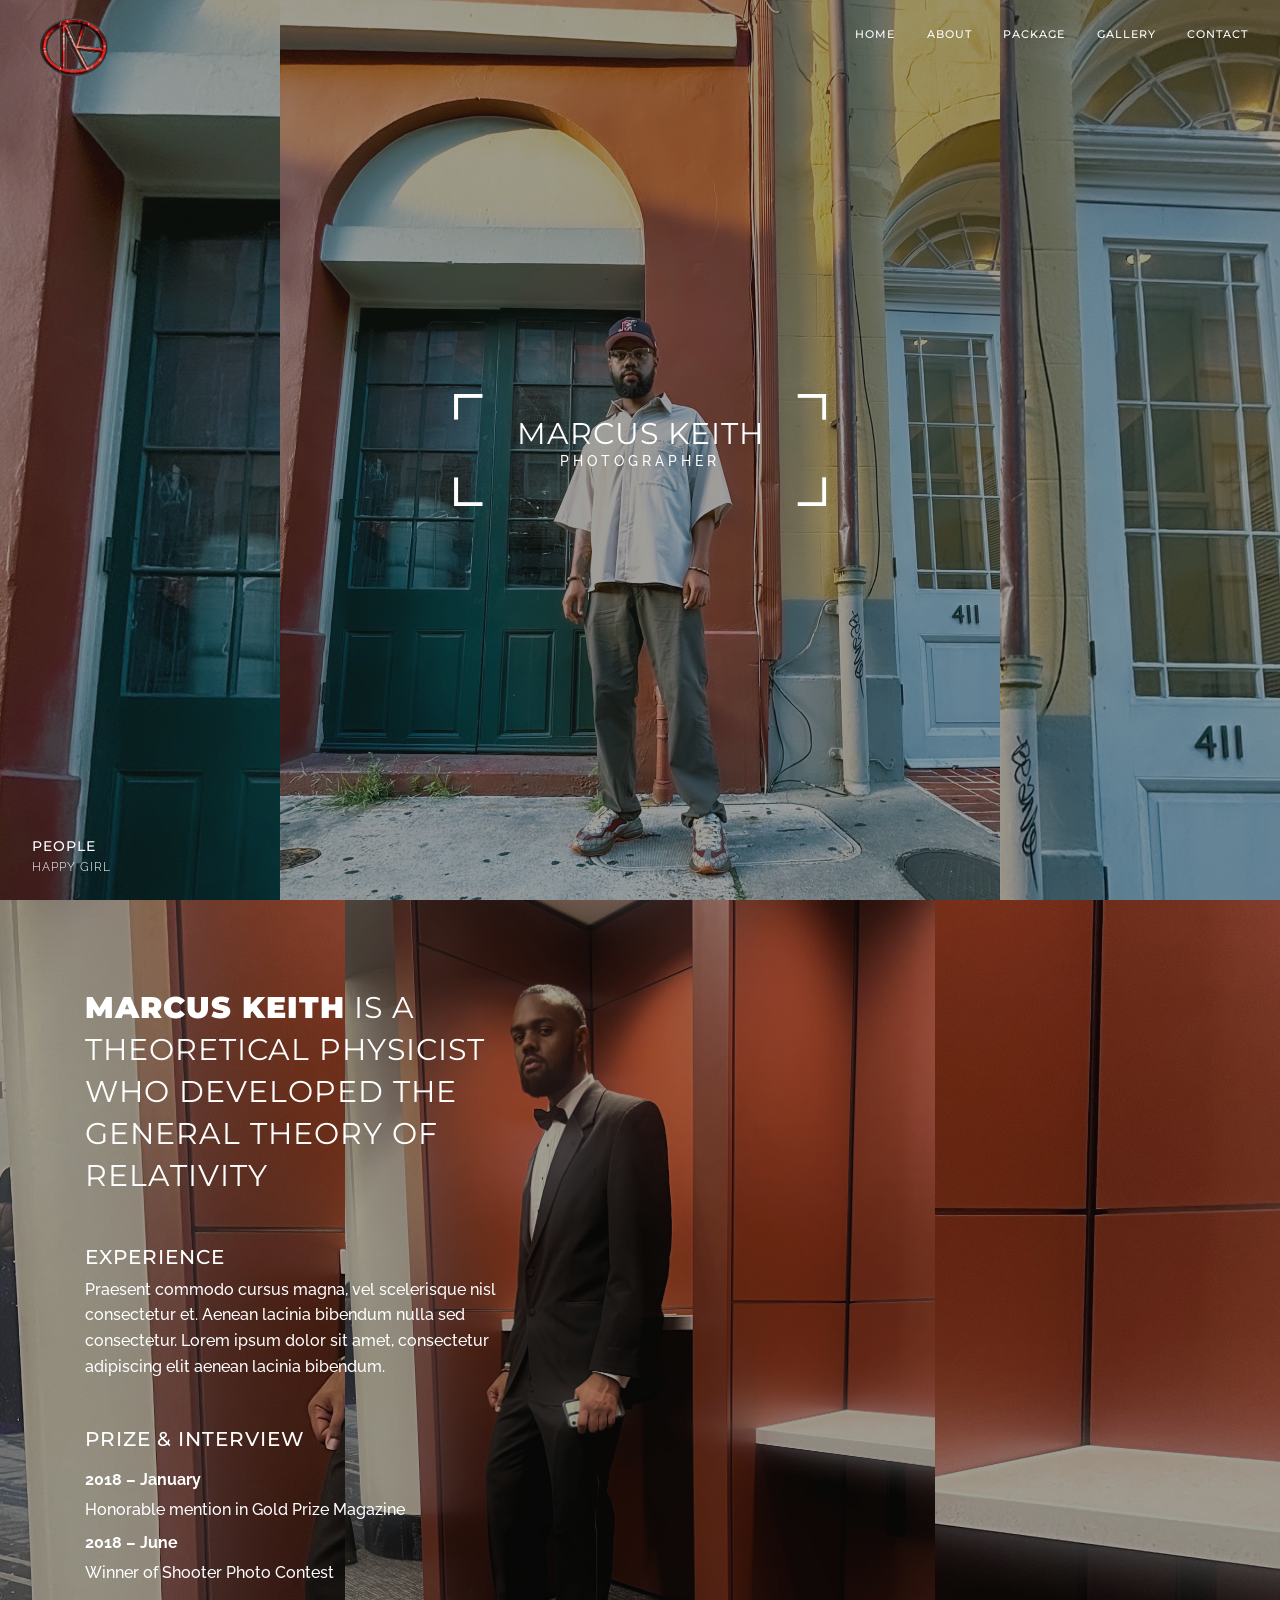
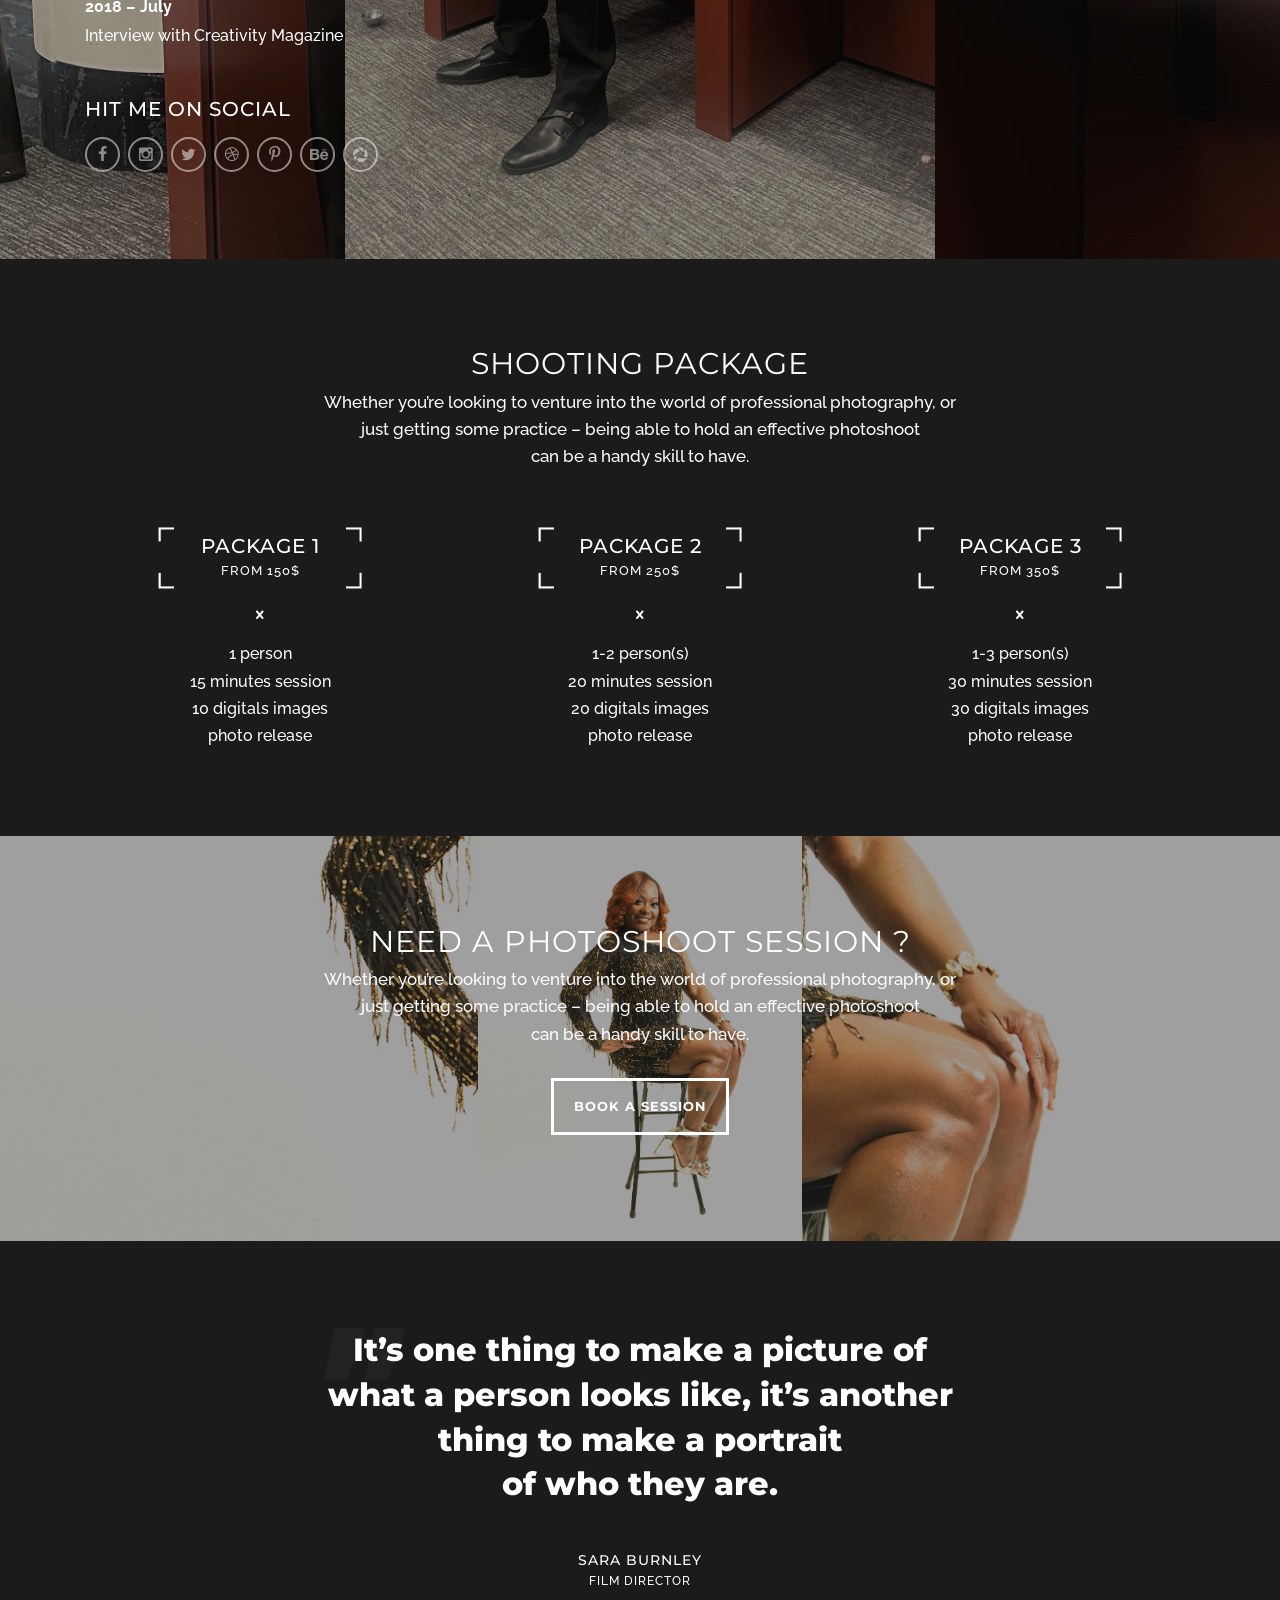
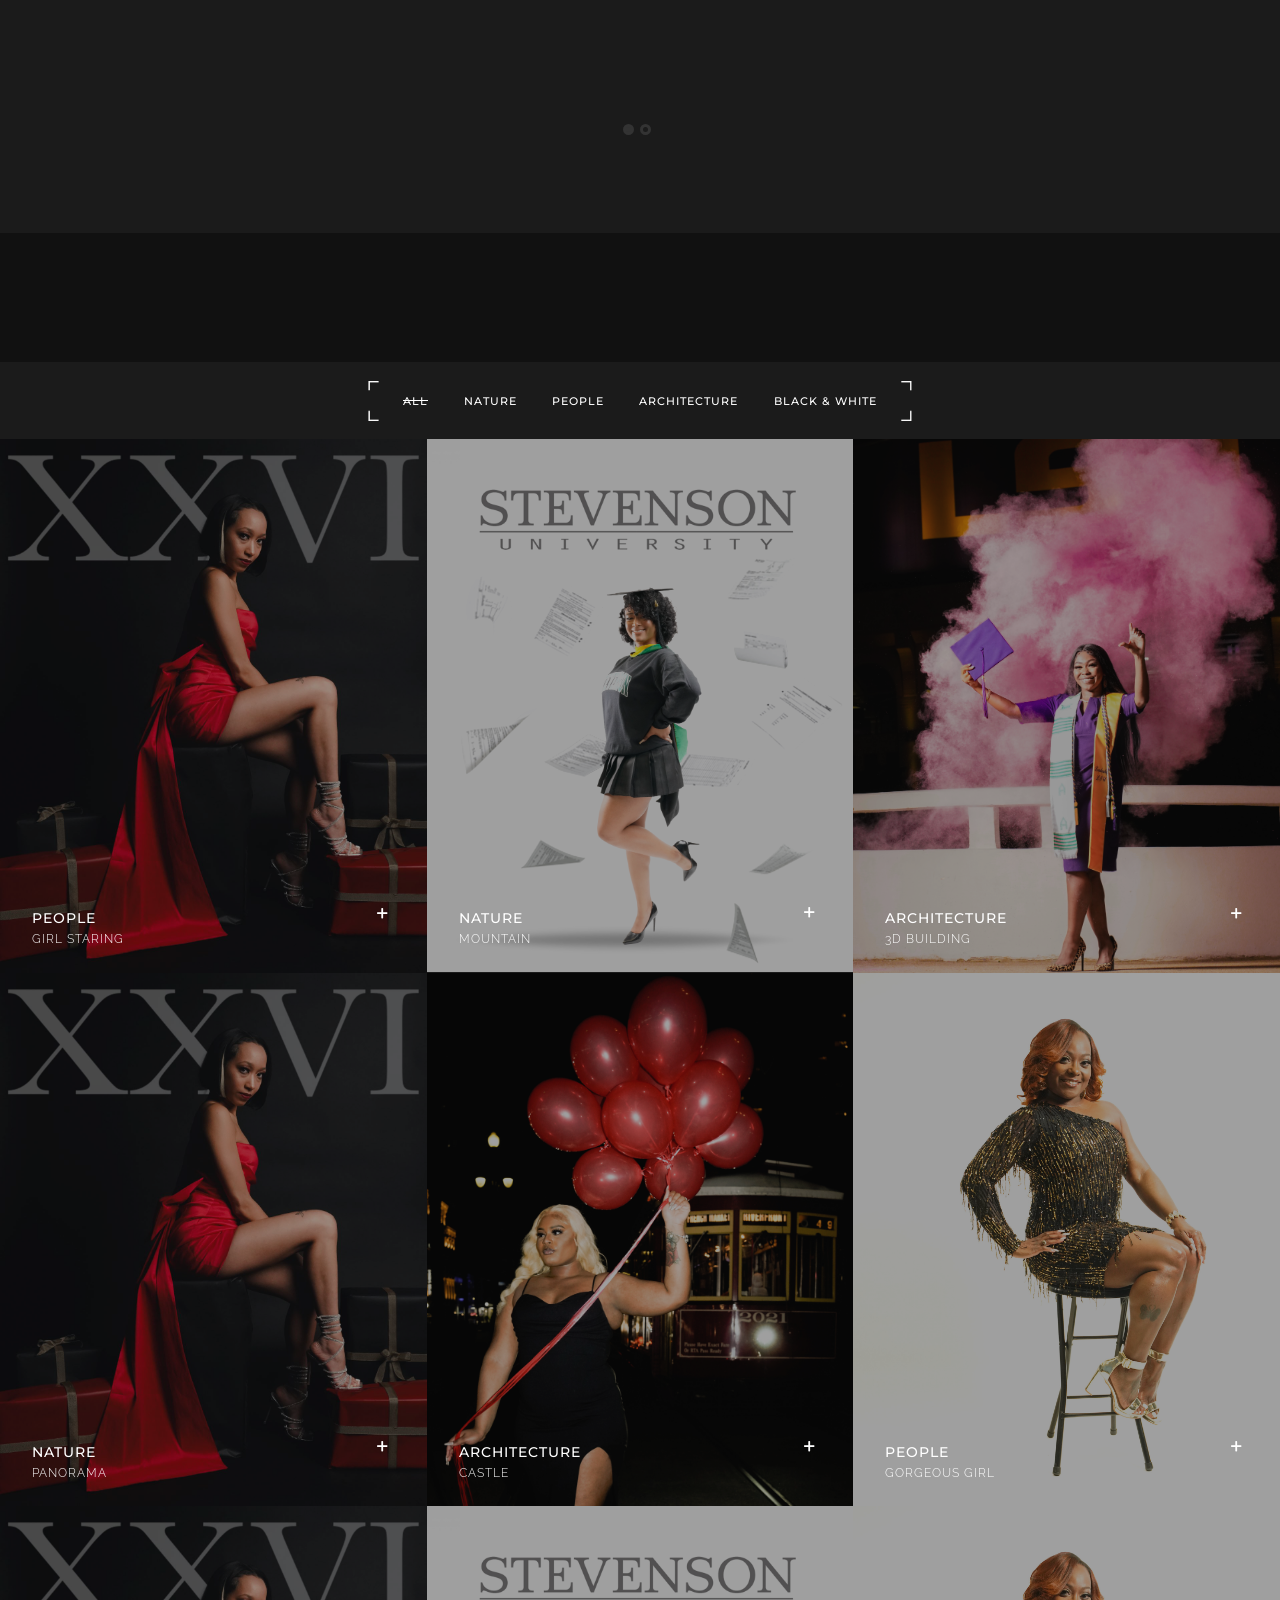
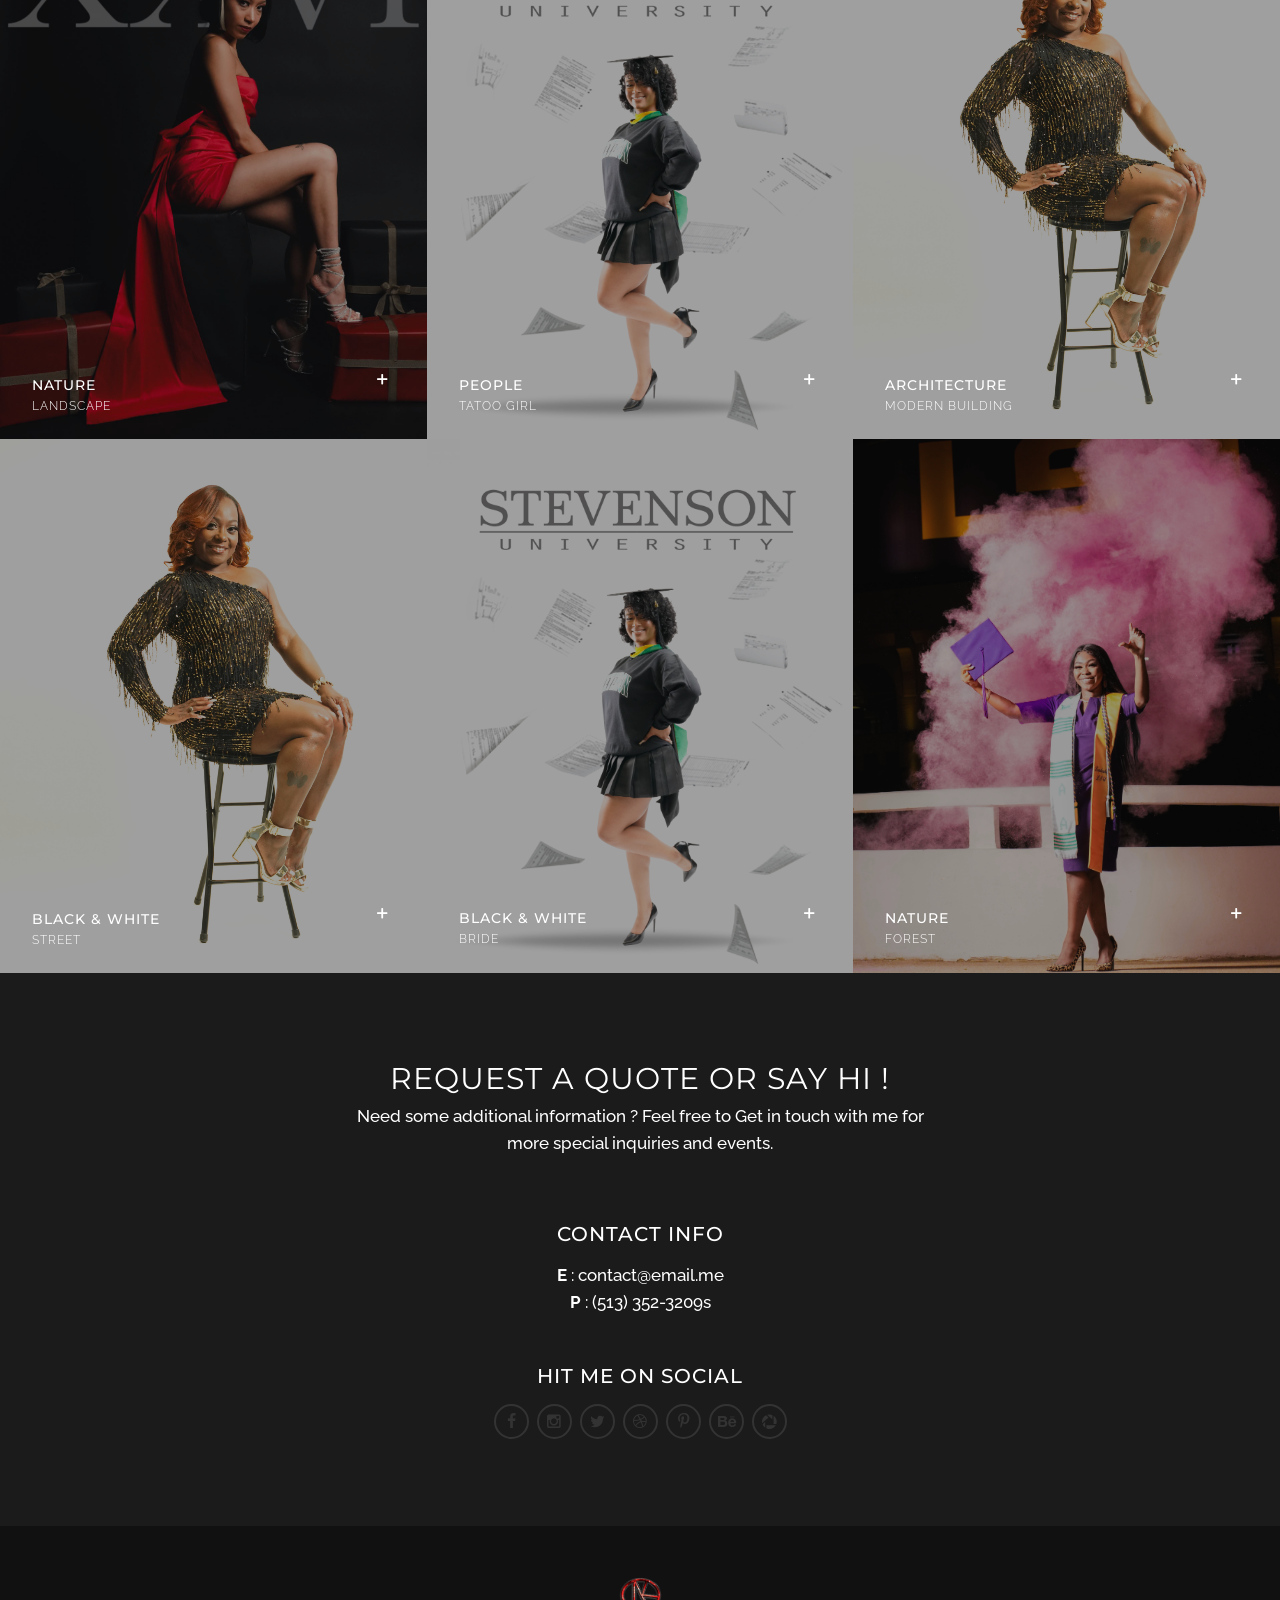
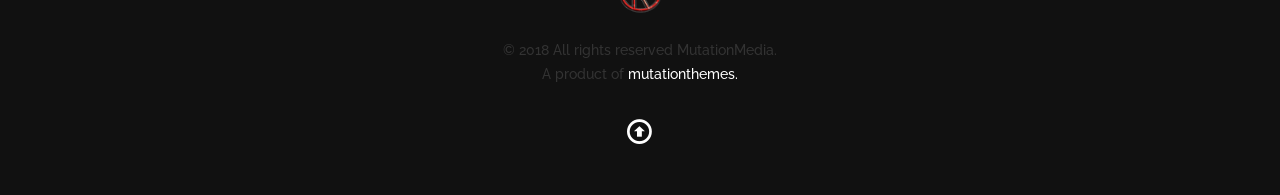
==== commit 1e96e6b5: "updating pics" ====
--- a/index.html
+++ b/index.html
@@ -38,7 +38,7 @@
                <ul class="slides">
                   <li>
                      <div class="background-img overlay">
-                        <img src="img/kaila.JPG" alt="">
+                        <img src="img/04B46C2D-2F3E-46B7-BF98-EDE12E6197A3.JPG" alt="">
                      </div>
                      <div class="block-cat">
                         <h6>people<span>happy girl</span></h6>
@@ -96,7 +96,7 @@
          <!--About section-->
          <section id="about" class=" about main overlay" >
             <div class="background-img ">
-               <img src="img/gallery/prom.JPG" alt="">
+               <img src="img/IMG_3921.jpg" alt="">
             </div>
             <!--Container-->
             <div class="container">
@@ -104,7 +104,7 @@
                <div class="row">
                   <div class="col-md-5  ">
                      <div class="block-content front-p">
-                        <p class="block-intro h1  text-white mb-5"><strong>catrina milas</strong> is a theoretical physicist<br> who developed the general theory of relativity</p>
+                        <p class="block-intro h1  text-white mb-5"><strong>Marcus Keith</strong> is a theoretical physicist<br> who developed the general theory of relativity</p>
                         <div class="block-info mb-5">
                            <h5 class="mb-2">Experience</h5>
                            <p class="mb-0">Praesent commodo cursus magna, vel scelerisque nisl consectetur et. Aenean lacinia bibendum nulla sed consectetur. Lorem ipsum dolor sit amet, consectetur adipiscing elit aenean lacinia bibendum. </p>
